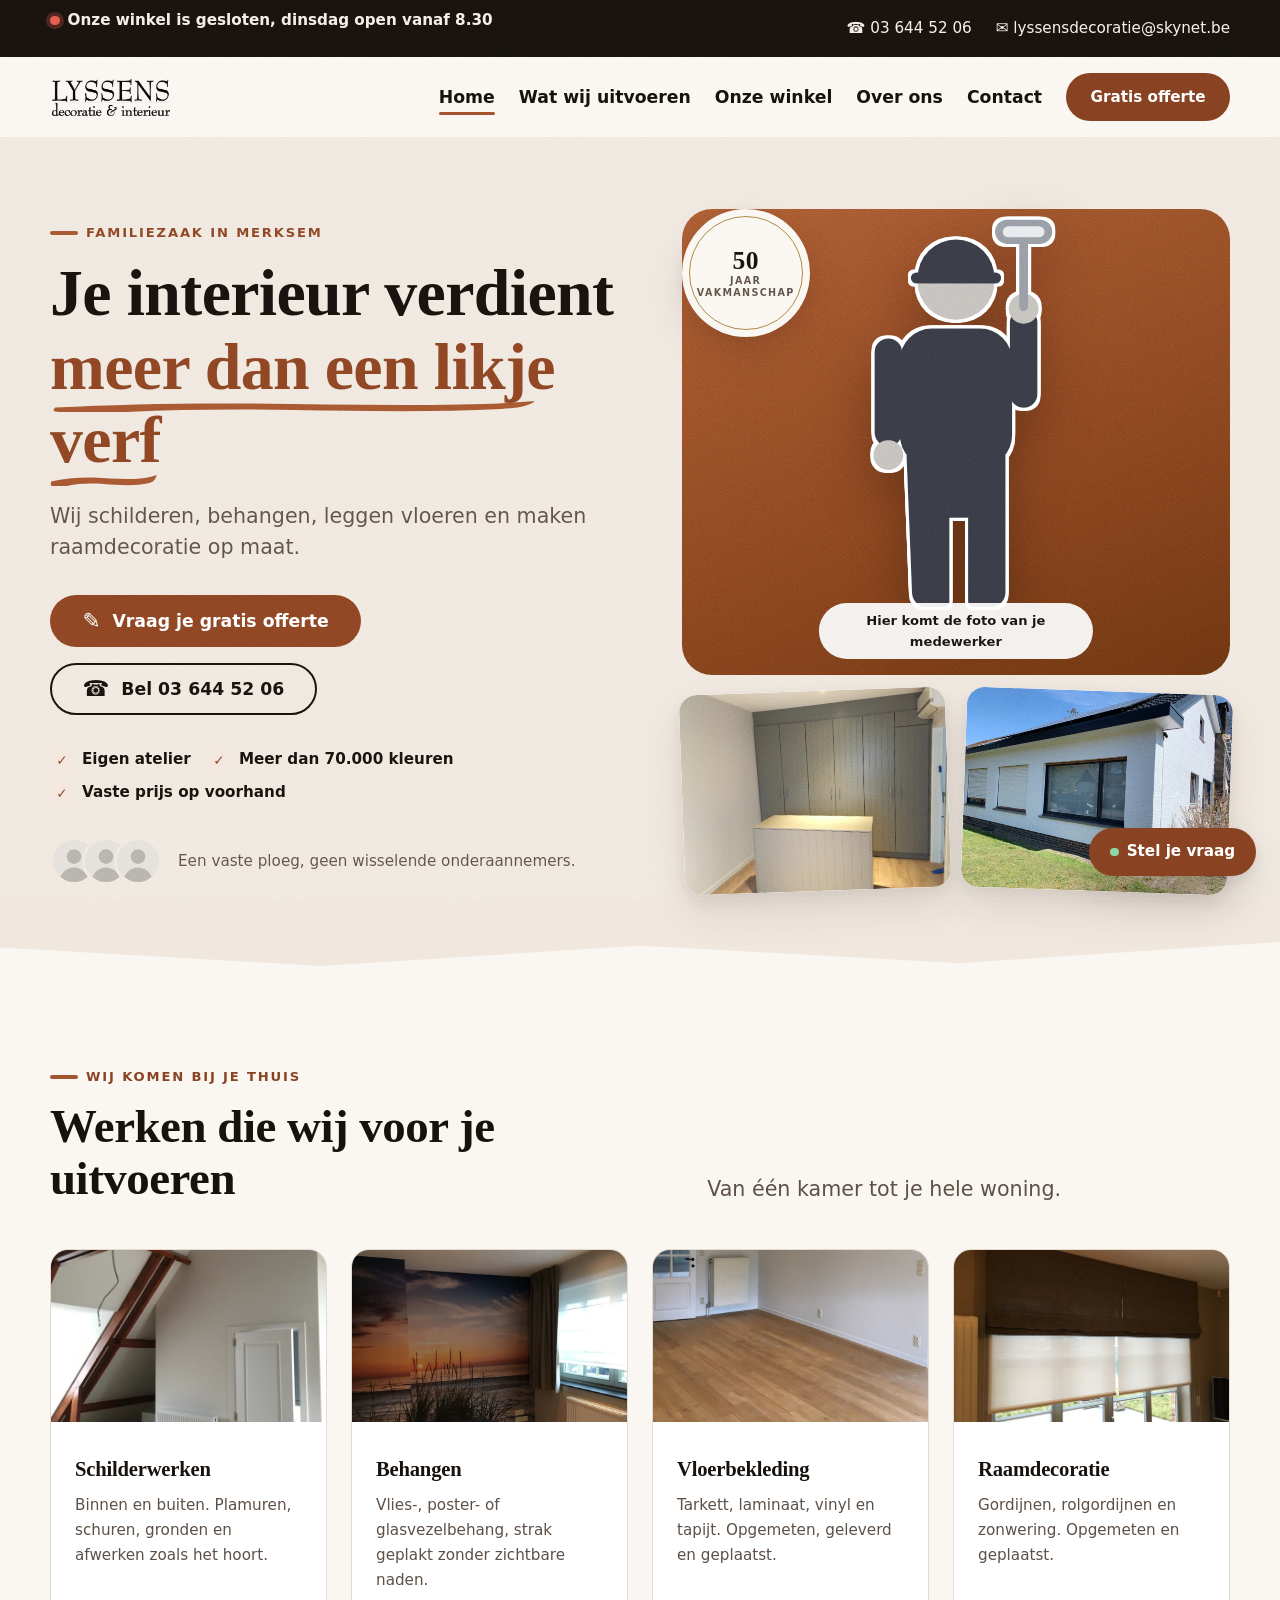
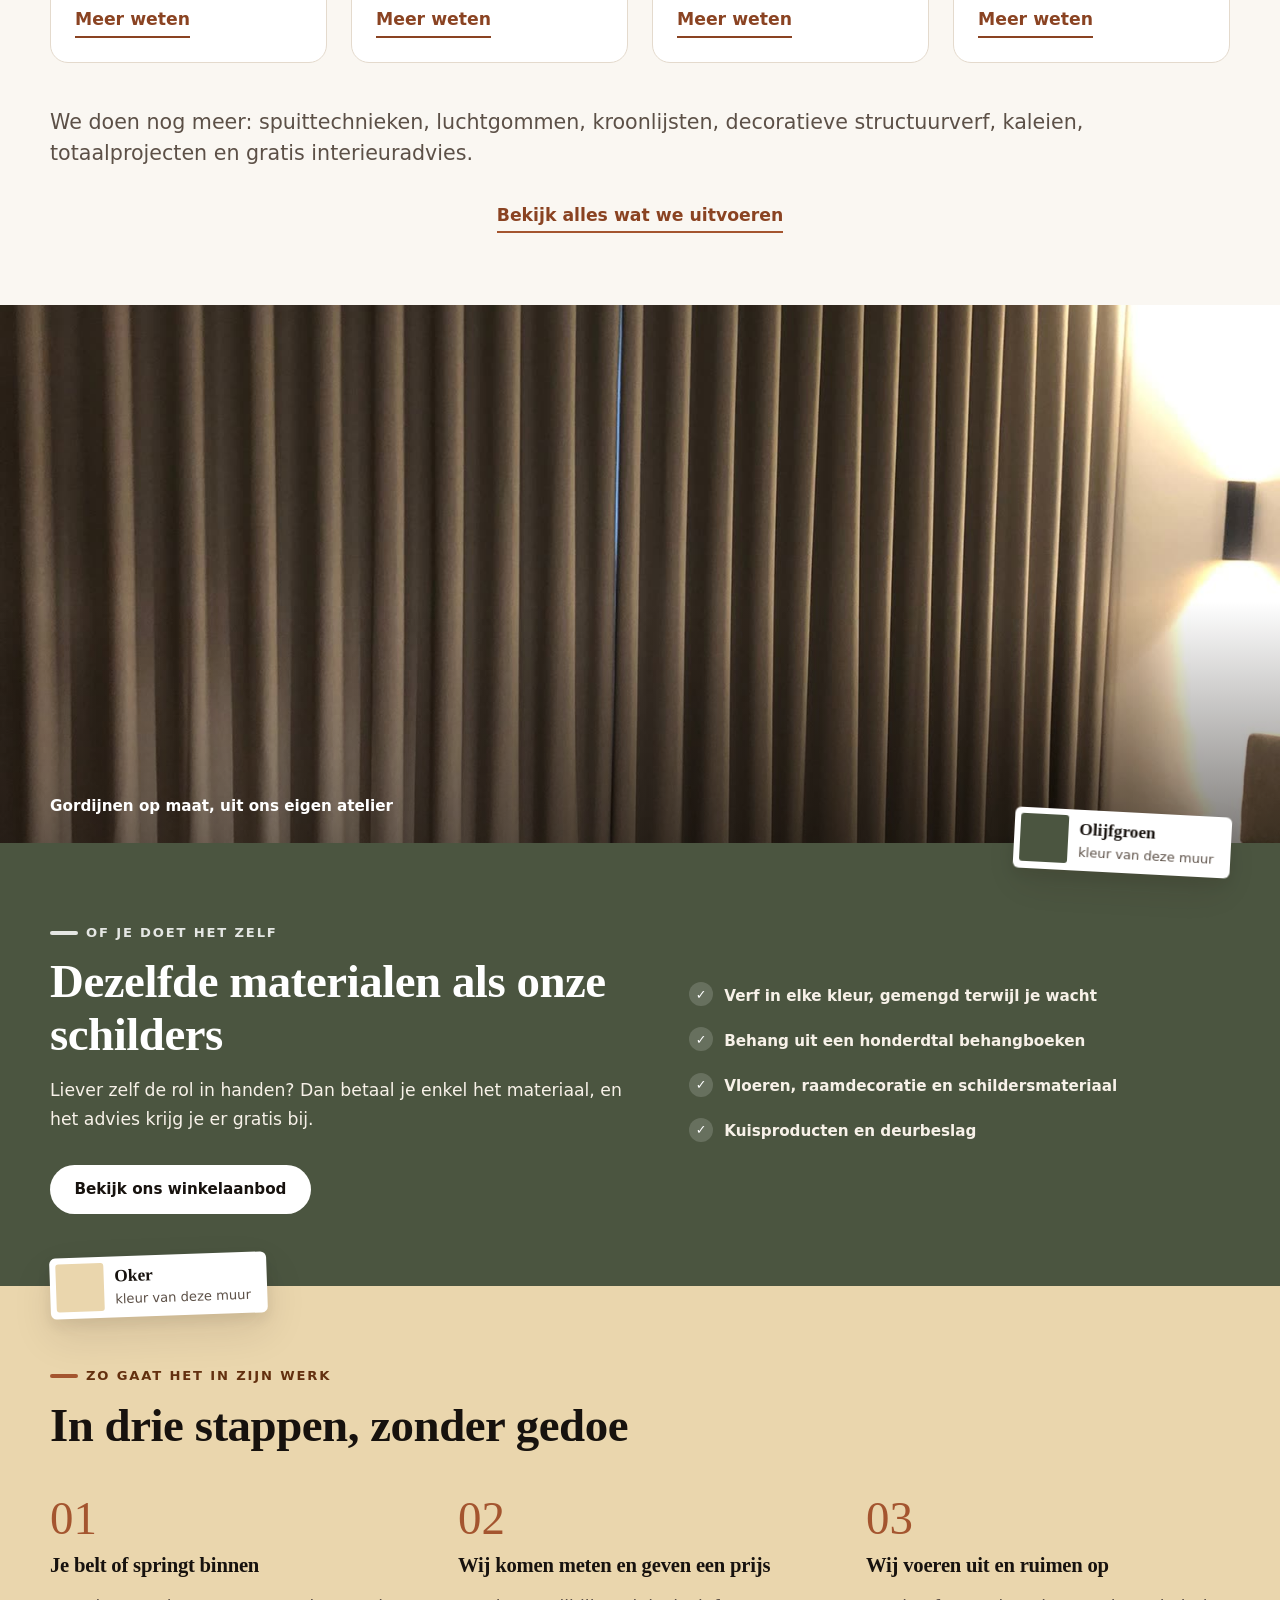
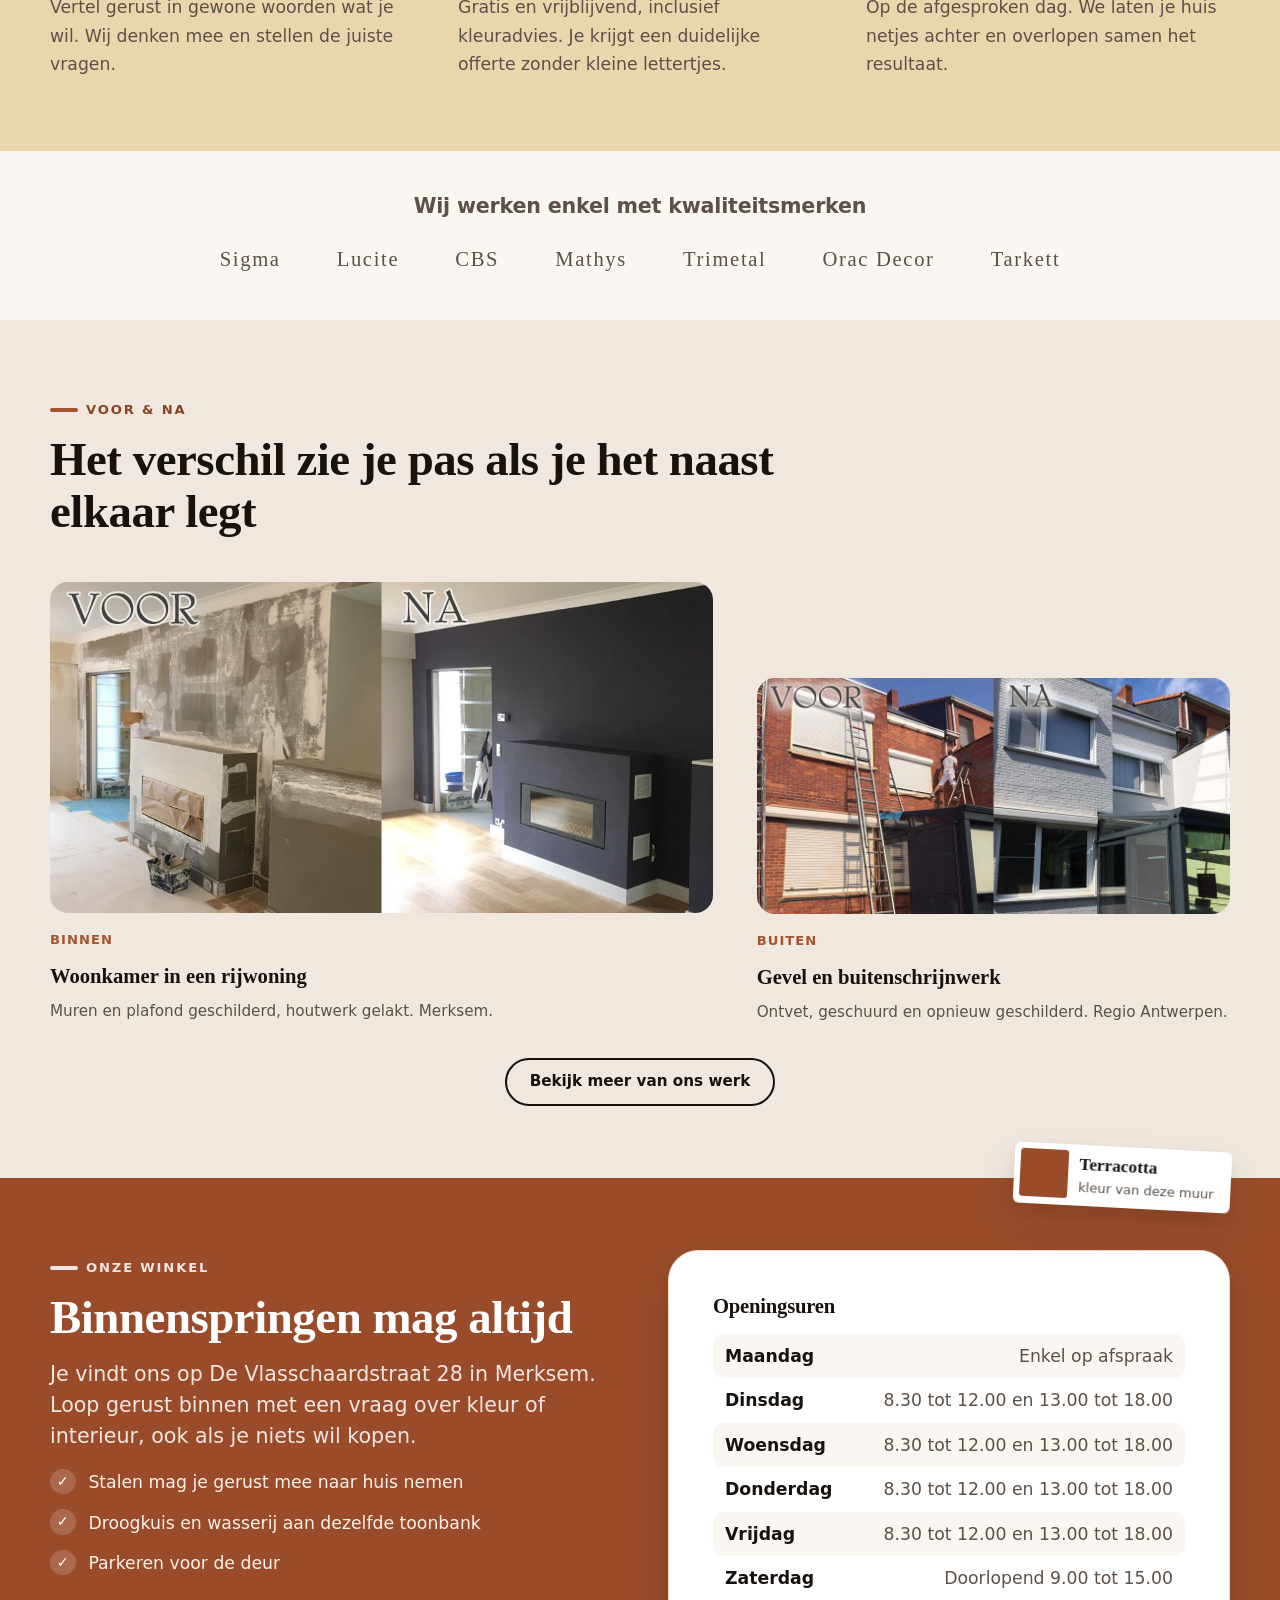
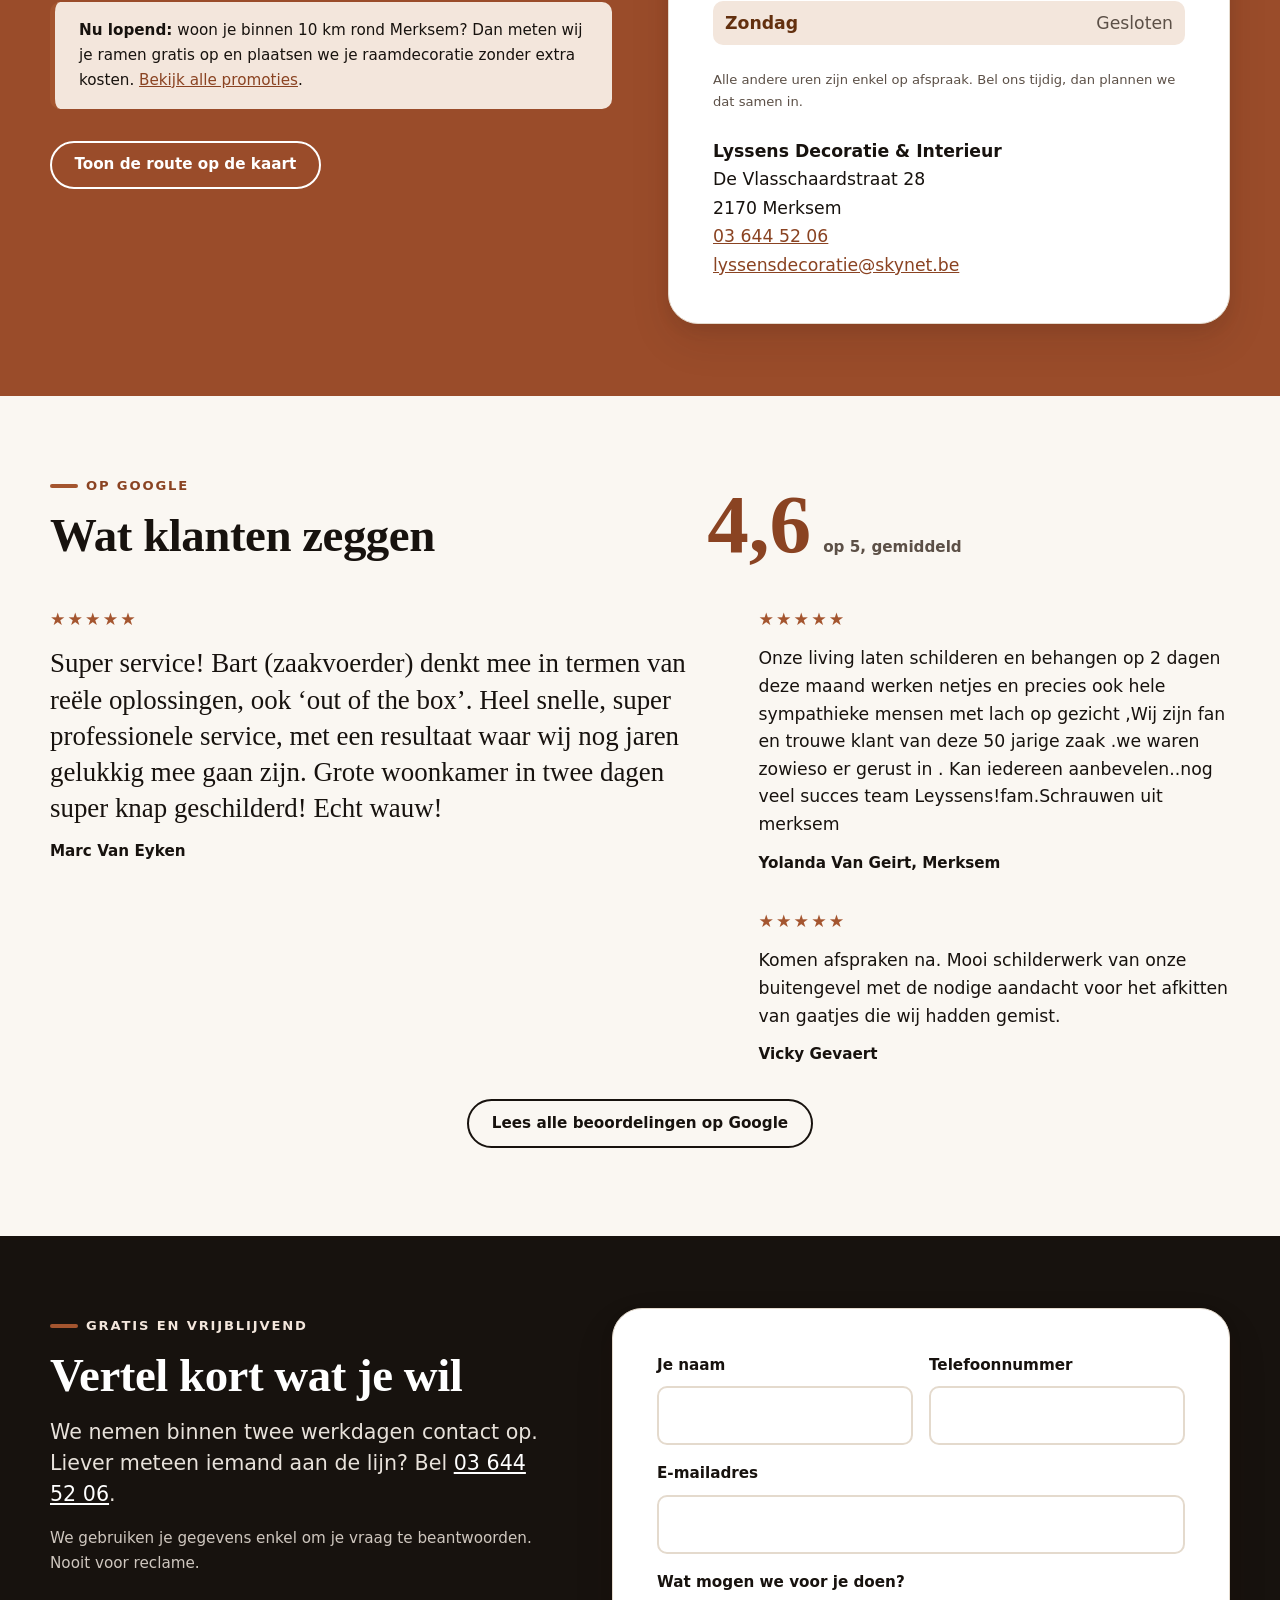
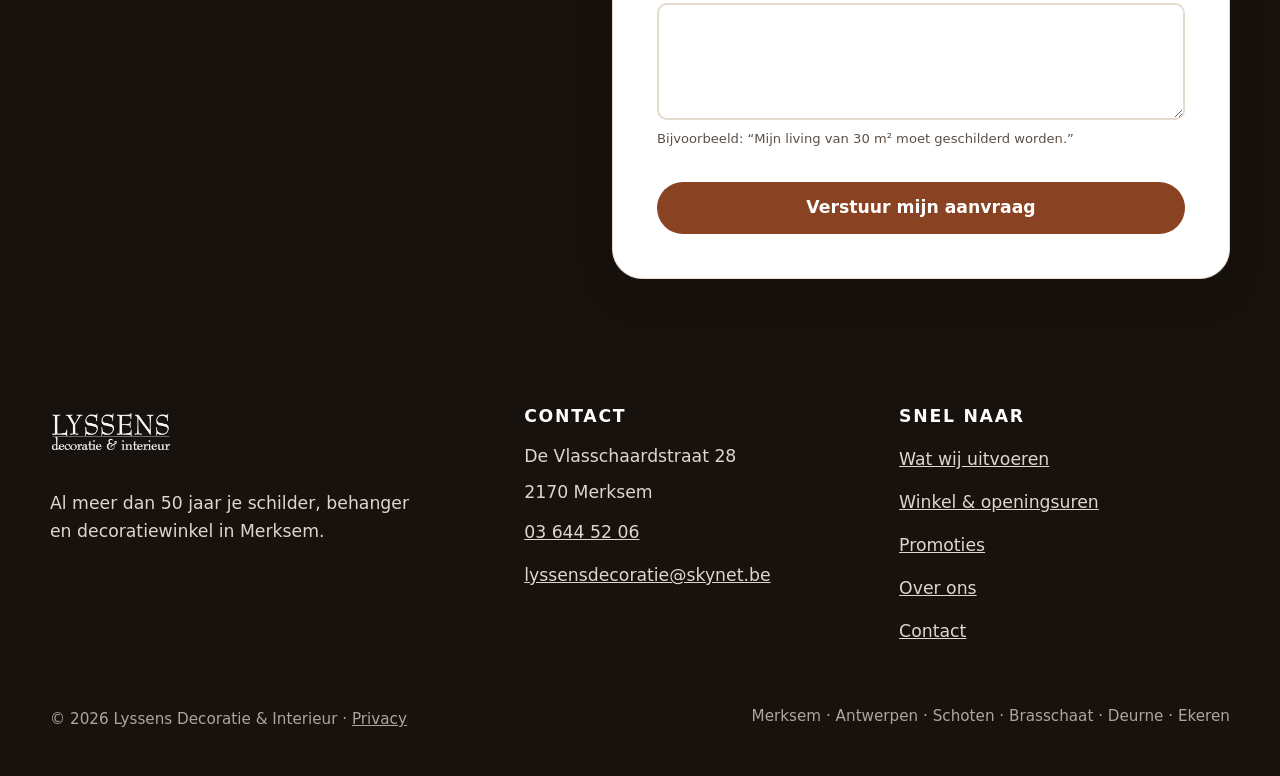
==== prototype/index.html @ 680d8c21 "Ontwerp: geschilderde muren met kleurstalen, grotere typografie, fotoband, uitgelichte review" ====
<!DOCTYPE html>
<html lang="nl-BE" data-theme="klei">
<head>
<meta charset="utf-8">
<meta name="viewport" content="width=device-width, initial-scale=1">
<title>Schilder &amp; decoratiewinkel in Merksem | Lyssens Decoratie &amp; Interieur</title>
<meta name="description" content="Lyssens Decoratie &amp; Interieur uit Merksem: schilderwerken, behang, vloeren, raamdecoratie en kleuradvies. Al meer dan 50 jaar, met een eigen ploeg en een eigen atelier. Bel 03 644 52 06.">
<meta name="robots" content="noindex, nofollow">
<link rel="canonical" href="https://decoratielyssens.be/">
<meta property="og:type" content="website">
<meta property="og:locale" content="nl_BE">
<meta property="og:site_name" content="Lyssens Decoratie &amp; Interieur">
<meta property="og:title" content="Schilder &amp; decoratiewinkel in Merksem | Lyssens Decoratie &amp; Interieur">
<meta property="og:description" content="Al meer dan 50 jaar schilderwerken, behang, vloeren, raamdecoratie en kleuradvies uit Merksem.">
<meta property="og:url" content="https://decoratielyssens.be/">
<meta name="twitter:card" content="summary_large_image">
<meta name="geo.region" content="BE-VAN">
<meta name="geo.placename" content="Merksem, Antwerpen">
<meta name="geo.position" content="51.2478;4.4386">
<meta name="ICBM" content="51.2478, 4.4386">
<meta name="theme-color" content="#8a4322">
<link rel="preconnect" href="https://decoratielyssens.be">
<link rel="stylesheet" href="assets/css/tokens.css">
<link rel="stylesheet" href="assets/css/base.css">
<link rel="stylesheet" href="assets/css/components.css">
<script>
  document.documentElement.classList.add("js");
</script>
<script type="application/ld+json">
{
  "@context": "https://schema.org",
  "@type": "HomeAndConstructionBusiness",
  "@id": "https://decoratielyssens.be/#bedrijf",
  "name": "Lyssens Decoratie & Interieur",
  "alternateName": "Decoratie Lyssens",
  "slogan": "Al meer dan 50 jaar je schilder en decoratiewinkel in Merksem",
  "description": "Schildersbedrijf en decoratiewinkel in Merksem (Antwerpen) voor schilderwerken, behang, vloerbekleding, raamdecoratie, zonwering, kleuradvies en interieuradvies. Familiezaak sinds 1974 met een eigen ploeg en een eigen atelier.",
  "url": "https://decoratielyssens.be/",
  "telephone": "+3236445206",
  "email": "lyssensdecoratie@skynet.be",
  "foundingDate": "1974",
  "priceRange": "€€",
  "currenciesAccepted": "EUR",
  "knowsAbout": ["Schilderwerken", "Behangwerken", "Vloerbekleding", "Raamdecoratie", "Zonwering", "Kleuradvies", "Interieuradvies", "Luchtgommen", "Spuittechnieken", "Kroonlijsten", "Droogkuis"],
  "address": {
    "@type": "PostalAddress",
    "streetAddress": "De Vlasschaardstraat 28",
    "postalCode": "2170",
    "addressLocality": "Merksem",
    "addressRegion": "Antwerpen",
    "addressCountry": "BE"
  },
  "geo": { "@type": "GeoCoordinates", "latitude": 51.2478, "longitude": 4.4386 },
  "hasMap": "https://www.google.com/maps/search/?api=1&query=De+Vlasschaardstraat+28+2170+Merksem",
  "areaServed": [
    { "@type": "City", "name": "Merksem" },
    { "@type": "City", "name": "Antwerpen" },
    { "@type": "City", "name": "Schoten" },
    { "@type": "City", "name": "Brasschaat" },
    { "@type": "City", "name": "Deurne" },
    { "@type": "City", "name": "Ekeren" },
    { "@type": "City", "name": "Wijnegem" }
  ],
  "openingHoursSpecification": [
    { "@type": "OpeningHoursSpecification", "dayOfWeek": "Monday", "description": "Enkel op afspraak" },
    { "@type": "OpeningHoursSpecification", "dayOfWeek": ["Tuesday","Wednesday","Thursday","Friday"], "opens": "08:30", "closes": "12:00" },
    { "@type": "OpeningHoursSpecification", "dayOfWeek": ["Tuesday","Wednesday","Thursday","Friday"], "opens": "13:00", "closes": "18:00" },
    { "@type": "OpeningHoursSpecification", "dayOfWeek": "Saturday", "opens": "09:00", "closes": "15:00" }
  ],
  "employee": { "@type": "Person", "name": "Bart Lyssens", "jobTitle": "Zaakvoerder" }
}
</script>
</head>
<body>

<a class="skip-link" href="#hoofdinhoud">Ga meteen naar de inhoud</a>

<div class="topbar">
  <div class="container topbar__inner">
    <p class="topbar__status" data-winkelstatus><span class="topbar__dot" aria-hidden="true"></span> <span data-winkelstatus-tekst>Onze winkel is open van dinsdag tot zaterdag</span></p>
    <div class="topbar__links">
      <a href="tel:+3236445206"><span aria-hidden="true">&#9742;</span> 03 644 52 06</a>
      <a href="mailto:lyssensdecoratie@skynet.be"><span aria-hidden="true">&#9993;</span> lyssensdecoratie@skynet.be</a>
    </div>
  </div>
</div>

<header class="site-header">
  <div class="container site-header__inner">
    <a class="brand" href="index.html">
      <img src="assets/img/lyssens-logo.png" alt="Lyssens decoratie &amp; interieur, naar de startpagina" width="420" height="138">
    </a>

    <button class="nav-toggle" data-nav-toggle aria-expanded="false" aria-controls="hoofdmenu">
      <span aria-hidden="true">&#9776;</span> Menu
    </button>

    <nav class="nav" id="hoofdmenu" data-nav aria-label="Hoofdmenu">
      <ul class="nav__list">
        <li><a class="nav__link" href="index.html" aria-current="page">Home</a></li>
        <li><a class="nav__link" href="werken.html">Wat wij uitvoeren</a></li>
        <li><a class="nav__link" href="winkel.html">Onze winkel</a></li>
        <li><a class="nav__link" href="over.html">Over ons</a></li>
        <li><a class="nav__link" href="contact.html">Contact</a></li>
      </ul>
      <a class="btn btn--primary" href="#offerte">Gratis offerte</a>
    </nav>
  </div>
</header>

<main id="hoofdinhoud">

  <section class="hero">
    <div class="container hero__grid">
      <div>
        <p class="eyebrow">Familiezaak in Merksem</p>
        <h1>Je interieur verdient <span class="hero__accent">meer dan een likje verf</span></h1>
        <p class="lead">Wij schilderen, behangen, leggen vloeren en maken raamdecoratie op maat.</p>

        <div class="hero__actions">
          <a class="btn btn--primary btn--large" href="#offerte"><span class="btn__icon" aria-hidden="true">&#9998;</span> Vraag je gratis offerte</a>
          <a class="btn btn--ghost btn--large" href="tel:+3236445206"><span class="btn__icon" aria-hidden="true">&#9742;</span> Bel 03 644 52 06</a>
        </div>

        <ul class="perks">
          <li>Eigen atelier</li>
          <li>Meer dan 70.000 kleuren</li>
          <li>Vaste prijs op voorhand</li>
        </ul>

        <div class="trust">
          <div class="trust__faces">
            <img class="trust__face" src="assets/img/dummy-portret.svg" alt="" aria-hidden="true">
            <img class="trust__face" src="assets/img/dummy-portret.svg" alt="" aria-hidden="true">
            <img class="trust__face" src="assets/img/dummy-portret.svg" alt="" aria-hidden="true">
          </div>
          <p class="trust__text">Een vaste ploeg, geen wisselende onderaannemers.</p>
        </div>
      </div>

      <div class="hero__figure">
        <div class="hero__stage grain">
          <img class="hero__person cutout" src="assets/img/dummy-medewerker.svg" alt="Plaatshouder voor een uitgeknipte foto van een medewerker met verfrol" fetchpriority="high" decoding="async">
          <p class="dummy-tag">Hier komt de foto van je medewerker</p>
        </div>

        <div class="hero__thumbs">
          <figure class="photo-card photo-card--wide">
            <img src="assets/img/foto/schildere.jpeg" alt="Afgewerkte kamer na schilderwerken door Lyssens" width="1600" height="1200" decoding="async">
          </figure>
          <figure class="photo-card photo-card--wide">
            <img src="assets/img/foto/Buitenwerk.jpeg" alt="Buitenschilderwerk aan een woning in de regio Antwerpen" width="1024" height="768" decoding="async">
          </figure>
        </div>

        <p class="seal"><strong>50</strong><span>jaar vakmanschap</span></p>
      </div>
    </div>
  </section>

  <section class="section" id="diensten" aria-labelledby="diensten-titel">
    <div class="container">
      <div class="section__head section__head--split">
        <div>
          <p class="eyebrow">Wij komen bij je thuis</p>
          <h2 id="diensten-titel">Werken die wij voor je uitvoeren</h2>
        </div>
        <p class="lead">Van &eacute;&eacute;n kamer tot je hele woning.</p>
      </div>

      <div class="card-grid card-grid--4">
        <a class="service-card service-card--photo reveal" href="dienst-schilderwerken.html">
          <img src="assets/img/foto/schild.jpeg" alt="Schilder van Lyssens werkt een muur af met de rol" width="1200" height="1600" loading="lazy" decoding="async">
          <span class="service-card__body">
            <h3>Schilderwerken</h3>
            <p>Binnen en buiten. Plamuren, schuren, gronden en afwerken zoals het hoort.</p>
            <span class="service-card__more">Meer weten</span>
          </span>
        </a>
        <a class="service-card service-card--photo reveal" href="werken.html#behangen">
          <img src="assets/img/foto/Behangen_3.jpg" alt="Behangwerk uitgevoerd door Lyssens" width="960" height="508" loading="lazy" decoding="async">
          <span class="service-card__body">
            <h3>Behangen</h3>
            <p>Vlies-, poster- of glasvezelbehang, strak geplakt zonder zichtbare naden.</p>
            <span class="service-card__more">Meer weten</span>
          </span>
        </a>
        <a class="service-card service-card--photo reveal" href="werken.html#vloerbekleding">
          <img src="assets/img/foto/Vloerbekleding_3.jpg" alt="Vloerbekleding geplaatst door Lyssens" width="960" height="508" loading="lazy" decoding="async">
          <span class="service-card__body">
            <h3>Vloerbekleding</h3>
            <p>Tarkett, laminaat, vinyl en tapijt. Opgemeten, geleverd en geplaatst.</p>
            <span class="service-card__more">Meer weten</span>
          </span>
        </a>
        <a class="service-card service-card--photo reveal" href="werken.html#raamdecoratie">
          <img src="assets/img/foto/Lyssens-Raamdecoratie_3.jpg" alt="Raamdecoratie op maat geplaatst door Lyssens" width="1139" height="854" loading="lazy" decoding="async">
          <span class="service-card__body">
            <h3>Raamdecoratie</h3>
            <p>Gordijnen, rolgordijnen en zonwering. Opgemeten en geplaatst.</p>
            <span class="service-card__more">Meer weten</span>
          </span>
        </a>
      </div>

      <p class="lead section__note">We doen nog meer: spuittechnieken, luchtgommen, kroonlijsten, decoratieve structuurverf, kaleien, totaalprojecten en gratis interieuradvies.</p>

      <p class="section__more">
        <a class="link-arrow" href="werken.html">Bekijk alles wat we uitvoeren</a>
      </p>
    </div>
  </section>

  <!-- WordPress: Afbeelding-blok, volledige breedte, met bijschrift. -->
  <figure class="fotoband">
    <img src="assets/img/foto/Gordijnen.jpeg" alt="Gordijnen op maat in een woonkamer, gemaakt en geplaatst door Lyssens" width="1600" height="1200" loading="lazy" decoding="async">
    <figcaption>Gordijnen op maat, uit ons eigen atelier</figcaption>
  </figure>

  <section class="section section--olijf" id="zelf" aria-labelledby="zelf-titel">
    <p class="kleurstaal" aria-hidden="true"><strong>Olijfgroen</strong>kleur van deze muur</p>
    <div class="container">
      <div class="selfservice">
        <div>
          <p class="eyebrow">Of je doet het zelf</p>
          <h2 id="zelf-titel">Dezelfde materialen als onze schilders</h2>
          <p>Liever zelf de rol in handen? Dan betaal je enkel het materiaal, en het advies krijg je er gratis bij.</p>
          <p class="section__more section__more--left">
            <a class="btn btn--primary" href="winkel.html">Bekijk ons winkelaanbod</a>
          </p>
        </div>
        <ul class="selfservice__list">
          <li>Verf in elke kleur, gemengd terwijl je wacht</li>
          <li>Behang uit een honderdtal behangboeken</li>
          <li>Vloeren, raamdecoratie en schildersmateriaal</li>
          <li>Kuisproducten en deurbeslag</li>
        </ul>
      </div>
    </div>
  </section>

  <section class="section section--oker" aria-labelledby="proces-titel">
    <p class="kleurstaal kleurstaal--links" aria-hidden="true"><strong>Oker</strong>kleur van deze muur</p>
    <div class="container">
      <div class="section__head">
        <p class="eyebrow">Zo gaat het in zijn werk</p>
        <h2 id="proces-titel">In drie stappen, zonder gedoe</h2>
      </div>

      <ol class="steps">
        <li class="step reveal">
          <h3>Je belt of springt binnen</h3>
          <p>Vertel gerust in gewone woorden wat je wil. Wij denken mee en stellen de juiste vragen.</p>
        </li>
        <li class="step reveal">
          <h3>Wij komen meten en geven een prijs</h3>
          <p>Gratis en vrijblijvend, inclusief kleuradvies. Je krijgt een duidelijke offerte zonder kleine lettertjes.</p>
        </li>
        <li class="step reveal">
          <h3>Wij voeren uit en ruimen op</h3>
          <p>Op de afgesproken dag. We laten je huis netjes achter en overlopen samen het resultaat.</p>
        </li>
      </ol>
    </div>
  </section>

  <section class="section section--tight" aria-labelledby="merken-titel">
    <div class="container">
      <h2 id="merken-titel" class="strip-title">Wij werken enkel met kwaliteitsmerken</h2>
      <ul class="brands">
        <li>Sigma</li>
        <li>Lucite</li>
        <li>CBS</li>
        <li>Mathys</li>
        <li>Trimetal</li>
        <li>Orac Decor</li>
        <li>Tarkett</li>
      </ul>
    </div>
  </section>

  <section class="section section--alt" id="realisaties" aria-labelledby="realisaties-titel">
    <div class="container">
      <div class="section__head">
        <p class="eyebrow">Voor &amp; na</p>
        <h2 id="realisaties-titel">Het verschil zie je pas als je het naast elkaar legt</h2>
      </div>

      <div class="work-grid work-grid--verspringend">
        <figure class="work reveal">
          <div class="work__media">
            <img src="assets/img/foto/schilderwerken-lyssens-voor-na-1.jpg" alt="Woonkamer voor en na de schilderwerken door Lyssens" width="960" height="500" loading="lazy" decoding="async">
          </div>
          <figcaption>
            <span class="work__tag">Binnen</span>
            <strong>Woonkamer in een rijwoning</strong>
            <span>Muren en plafond geschilderd, houtwerk gelakt. Merksem.</span>
          </figcaption>
        </figure>

        <figure class="work reveal">
          <div class="work__media">
            <img src="assets/img/foto/schilderwerken-lyssens-voor-na-5-huis-buiten.jpg" alt="Gevel van een woning voor en na het buitenschilderwerk" width="960" height="500" loading="lazy" decoding="async">
          </div>
          <figcaption>
            <span class="work__tag">Buiten</span>
            <strong>Gevel en buitenschrijnwerk</strong>
            <span>Ontvet, geschuurd en opnieuw geschilderd. Regio Antwerpen.</span>
          </figcaption>
        </figure>
      </div>

      <p class="section__more">
        <a class="btn btn--ghost" href="werken.html">Bekijk meer van ons werk</a>
      </p>
    </div>
  </section>

  <section class="section section--terra" id="winkel" aria-labelledby="winkel-titel">
    <p class="kleurstaal" aria-hidden="true"><strong>Terracotta</strong>kleur van deze muur</p>
    <div class="container split-2">
      <div>
        <p class="eyebrow">Onze winkel</p>
        <h2 id="winkel-titel">Binnenspringen mag altijd</h2>
        <p class="lead">Je vindt ons op De Vlasschaardstraat 28 in Merksem. Loop gerust binnen met een vraag over kleur of interieur, ook als je niets wil kopen.</p>
        <ul class="checklist">
          <li>Stalen mag je gerust mee naar huis nemen</li>
          <li>Droogkuis en wasserij aan dezelfde toonbank</li>
          <li>Parkeren voor de deur</li>
        </ul>

        <p class="note">
          <strong>Nu lopend:</strong> woon je binnen 10 km rond Merksem? Dan meten wij je ramen gratis op en plaatsen we je raamdecoratie zonder extra kosten. <a href="promotie.html">Bekijk alle promoties</a>.
        </p>

        <p class="section__more section__more--left">
          <a class="btn btn--ghost" href="https://www.google.com/maps/search/?api=1&amp;query=De+Vlasschaardstraat+28+2170+Merksem" target="_blank" rel="noopener">
            Toon de route op de kaart
          </a>
        </p>
      </div>

      <div class="panel">
        <h3>Openingsuren</h3>
        <ul class="hours">
          <li data-day="1"><span class="hours__day">Maandag</span> <span class="hours__time">Enkel op afspraak</span></li>
          <li data-day="2"><span class="hours__day">Dinsdag</span> <span class="hours__time">8.30 tot 12.00 en 13.00 tot 18.00</span></li>
          <li data-day="3"><span class="hours__day">Woensdag</span> <span class="hours__time">8.30 tot 12.00 en 13.00 tot 18.00</span></li>
          <li data-day="4"><span class="hours__day">Donderdag</span> <span class="hours__time">8.30 tot 12.00 en 13.00 tot 18.00</span></li>
          <li data-day="5"><span class="hours__day">Vrijdag</span> <span class="hours__time">8.30 tot 12.00 en 13.00 tot 18.00</span></li>
          <li data-day="6"><span class="hours__day">Zaterdag</span> <span class="hours__time">Doorlopend 9.00 tot 15.00</span></li>
          <li data-day="0"><span class="hours__day">Zondag</span> <span class="hours__time">Gesloten</span></li>
        </ul>
        <p class="field__hint">Alle andere uren zijn enkel op afspraak. Bel ons tijdig, dan plannen we dat samen in.</p>

        <address class="address">
          <strong>Lyssens Decoratie &amp; Interieur</strong><br>
          De Vlasschaardstraat 28<br>
          2170 Merksem<br>
          <a href="tel:+3236445206">03 644 52 06</a><br>
          <a href="mailto:lyssensdecoratie@skynet.be">lyssensdecoratie@skynet.be</a>
        </address>
      </div>
    </div>
  </section>

  <section class="section" id="reviews" aria-labelledby="reviews-titel">
    <div class="container">
      <div class="section__head section__head--split">
        <div>
          <p class="eyebrow">Op Google</p>
          <h2 id="reviews-titel">Wat klanten zeggen</h2>
        </div>
        <p class="score-groot"><strong>4,6</strong> op 5, gemiddeld</p>
      </div>

      <div class="reviews reviews--uitgelicht">
        <blockquote class="review">
          <p class="review__stars" aria-hidden="true">&#9733;&#9733;&#9733;&#9733;&#9733;</p>
          <p>Super service! Bart (zaakvoerder) denkt mee in termen van re&euml;le oplossingen, ook &lsquo;out of the box&rsquo;. Heel snelle, super professionele service, met een resultaat waar wij nog jaren gelukkig mee gaan zijn. Grote woonkamer in twee dagen super knap geschilderd! Echt wauw!</p>
          <footer>Marc Van Eyken</footer>
        </blockquote>
        <blockquote class="review">
          <p class="review__stars" aria-hidden="true">&#9733;&#9733;&#9733;&#9733;&#9733;</p>
          <p>Onze living laten schilderen en behangen op 2 dagen deze maand werken netjes en precies ook hele sympathieke mensen met lach op gezicht ,Wij zijn fan en trouwe klant van deze 50 jarige zaak .we waren zowieso er gerust in . Kan iedereen aanbevelen..nog veel succes team Leyssens!fam.Schrauwen uit merksem</p>
          <footer>Yolanda Van Geirt, Merksem</footer>
        </blockquote>
        <blockquote class="review">
          <p class="review__stars" aria-hidden="true">&#9733;&#9733;&#9733;&#9733;&#9733;</p>
          <p>Komen afspraken na. Mooi schilderwerk van onze buitengevel met de nodige aandacht voor het afkitten van gaatjes die wij hadden gemist.</p>
          <footer>Vicky Gevaert</footer>
        </blockquote>
      </div>

      <p class="text-center stack--lg"><a class="btn btn--ghost" href="https://maps.google.com/?cid=3698685531367137646" target="_blank" rel="noopener">Lees alle beoordelingen op Google</a></p>
    </div>
  </section>

  <section class="section section--ink grain" id="offerte" aria-labelledby="offerte-titel">
    <div class="container split-2">
      <div>
        <p class="eyebrow">Gratis en vrijblijvend</p>
        <h2 id="offerte-titel">Vertel kort wat je wil</h2>
        <p class="lead">We nemen binnen twee werkdagen contact op. Liever meteen iemand aan de lijn? Bel <a class="link-on-ink" href="tel:+3236445206">03 644 52 06</a>.</p>
        <p class="fineprint">We gebruiken je gegevens enkel om je vraag te beantwoorden. Nooit voor reclame.</p>
      </div>

      <form class="panel" action="#" method="post" data-demo-form novalidate>
        <div class="form-grid">
          <div class="field">
            <label for="naam">Je naam</label>
            <input id="naam" name="naam" type="text" autocomplete="name" required>
          </div>
          <div class="field">
            <label for="telefoon">Telefoonnummer</label>
            <input id="telefoon" name="telefoon" type="tel" autocomplete="tel" required>
          </div>
          <div class="field field--full">
            <label for="email">E-mailadres</label>
            <input id="email" name="email" type="email" autocomplete="email" required>
          </div>
          <div class="field field--full">
            <label for="bericht">Wat mogen we voor je doen?</label>
            <textarea id="bericht" name="bericht" rows="3" aria-describedby="bericht-hint"></textarea>
            <p class="field__hint" id="bericht-hint">Bijvoorbeeld: &ldquo;Mijn living van 30 m&sup2; moet geschilderd worden.&rdquo;</p>
          </div>
          <div class="field field--full">
            <button class="btn btn--primary btn--large btn--block" type="submit">Verstuur mijn aanvraag</button>
          </div>
          <p class="form-notice" data-form-notice role="status" hidden>Dit is nog een voorbeeld, er wordt nog niets verstuurd. Zodra de site live staat, komt je aanvraag binnen op lyssensdecoratie@skynet.be.</p>
        </div>
      </form>
    </div>
  </section>

</main>

<footer class="site-footer">
  <div class="container">
    <div class="footer-grid">
      <div>
        <a class="brand" href="index.html">
          <img src="assets/img/lyssens-logo.png" alt="Lyssens decoratie &amp; interieur" width="420" height="138">
        </a>
        <p class="site-footer__intro">Al meer dan 50 jaar je schilder, behanger en decoratiewinkel in Merksem.</p>
      </div>

      <div>
        <h3>Contact</h3>
        <ul>
          <li>De Vlasschaardstraat 28</li>
          <li>2170 Merksem</li>
          <li><a href="tel:+3236445206">03 644 52 06</a></li>
          <li><a href="mailto:lyssensdecoratie@skynet.be">lyssensdecoratie@skynet.be</a></li>
        </ul>
      </div>

      <div>
        <h3>Snel naar</h3>
        <ul>
          <li><a href="werken.html">Wat wij uitvoeren</a></li>
          <li><a href="winkel.html">Winkel &amp; openingsuren</a></li>
          <li><a href="promotie.html">Promoties</a></li>
          <li><a href="over.html">Over ons</a></li>
          <li><a href="contact.html">Contact</a></li>
        </ul>
      </div>
    </div>

    <div class="footer-bottom">
      <p>&copy; 2026 Lyssens Decoratie &amp; Interieur &middot; <a href="privacy.html">Privacy</a></p>
      <p>Merksem &middot; Antwerpen &middot; Schoten &middot; Brasschaat &middot; Deurne &middot; Ekeren</p>
    </div>
  </div>
</footer>

<div class="call-bar">
  <a class="btn btn--ghost" href="tel:+3236445206"><span aria-hidden="true">&#9742;</span> Bellen</a>
  <a class="btn btn--primary" href="#offerte">Gratis offerte</a>
</div>

<script src="assets/js/main.js"></script>
<script src="assets/js/vragen.js"></script>
</body>
</html>
---- prototype/assets/css/tokens.css ----
/* Designsysteem: typografie, ruimte en de drie kleurvarianten. */

:root {
  /* In het WordPress-thema worden deze vervangen door meegeleverde webfonts. */
  --font-display: "Iowan Old Style", "Palatino Linotype", Palatino, "Book Antiqua", Georgia, serif;
  --font-body: "Segoe UI", system-ui, -apple-system, "Helvetica Neue", Arial, sans-serif;

  --step-xs: clamp(0.78rem, 0.76rem + 0.08vw, 0.82rem);
  --step-s: clamp(0.9rem, 0.88rem + 0.1vw, 0.95rem);
  --step-0: clamp(1rem, 0.97rem + 0.15vw, 1.08rem);
  --step-1: clamp(1.1rem, 1.05rem + 0.3vw, 1.3rem);
  --step-2: clamp(1.35rem, 1.2rem + 0.6vw, 1.7rem);
  --step-3: clamp(1.8rem, 1.25rem + 2.1vw, 3rem);
  --step-4: clamp(2.3rem, 1.4rem + 3.4vw, 4.3rem);

  --space-1: 0.25rem;
  --space-2: 0.5rem;
  --space-3: 0.75rem;
  --space-4: 1rem;
  --space-5: 1.5rem;
  --space-6: 2rem;
  --space-7: 2.75rem;
  --space-8: 3.5rem;
  --space-9: 4.5rem;
  --space-10: 6rem;

  --radius-s: 10px;
  --radius-m: 18px;
  --radius-l: 30px;
  --radius-pill: 999px;

  --shadow-s: 0 1px 2px rgb(40 24 18 / 6%), 0 2px 8px rgb(40 24 18 / 6%);
  --shadow-m: 0 6px 14px rgb(40 24 18 / 8%), 0 18px 40px rgb(40 24 18 / 10%);
  --shadow-l: 0 20px 50px rgb(40 24 18 / 16%), 0 40px 90px rgb(40 24 18 / 12%);

  --container: 1180px;
  --container-narrow: 720px;

  --photo-tilt: 2deg;
  --transition: 200ms ease;

  /* Ruwe kwaststreek, als achtergrond onder de titel. */
  --brush: url("data:image/svg+xml,%3Csvg xmlns='http://www.w3.org/2000/svg' viewBox='0 0 300 24' preserveAspectRatio='none'%3E%3Cpath d='M3 15c36-6 74-9 114-8 42 1 84 5 126 2 16-1 30-3 45-7-3 9-9 14-20 16-40 7-83 4-124 2-37-2-74-1-109 6-12 2-23 1-32-3-2-3 0-6 0-8z' fill='%23a4552f'/%3E%3C/svg%3E");
}

/* Een rustige, warme basis. De kleur op de site komt van de verf die de bezoeker kiest,
   niet van een vaste merkkleur. Deze drie sferen bepalen enkel de grondtoon. */

/* Antraciet & messing - galerij-achtig, laat de foto's het werk doen. */
[data-theme="antraciet"] {
  --ink: #15120f;
  --ink-soft: #5a5048;
  --paper: #faf7f2;
  --paper-alt: #efe9e0;
  --surface: #ffffff;
  --line: #e3dbd0;
  --accent: #3a3a40;
  --accent-deep: #1e1e22;
  --accent-strong: #2a2a2f;
  --accent-soft: #eceae6;
  --metal: #a8823c;
  --highlight: #2f6b5f;
  --highlight-soft: #dcebe7;
}

/* Klei - warme aardetint, zacht en huiselijk. */
[data-theme="klei"] {
  --ink: #17120e;
  --ink-soft: #5c5047;
  --paper: #faf7f2;
  --paper-alt: #f0e8df;
  --surface: #ffffff;
  --line: #e4dacd;
  --accent: #a4552f;
  --accent-deep: #63300f;
  --accent-strong: #8a4322;
  --accent-soft: #f3e6dc;
  --metal: #a8823c;
  --highlight: #2f6b5f;
  --highlight-soft: #dcebe7;
}

/* Olijf - gedempt groen, rustig en hedendaags. */
[data-theme="olijf"] {
  --ink: #14160f;
  --ink-soft: #545a49;
  --paper: #faf8f3;
  --paper-alt: #eaece1;
  --surface: #ffffff;
  --line: #dfe0d3;
  --accent: #5c6b4a;
  --accent-deep: #333d27;
  --accent-strong: #445134;
  --accent-soft: #e9ede2;
  --metal: #a8823c;
  --highlight: #8a4322;
  --highlight-soft: #f3e6dc;
}
---- prototype/assets/css/base.css ----
*,
*::before,
*::after {
  box-sizing: border-box;
}

html {
  scroll-behavior: smooth;
  /* Wat focus krijgt, schuift nooit onder het vaste menu of de belbalk. */
  scroll-padding-block: 6rem 1rem;
}

@media (max-width: 45rem) {
  html {
    scroll-padding-block: 6rem 5.5rem;
  }
}

body {
  margin: 0;
  font-family: var(--font-body);
  font-size: var(--step-0);
  line-height: 1.65;
  color: var(--ink);
  background: var(--paper);
  -webkit-font-smoothing: antialiased;
}

img {
  max-width: 100%;
  height: auto;
  display: block;
}

h1,
h2,
h3,
h4 {
  font-family: var(--font-display);
  line-height: 1.12;
  margin: 0 0 var(--space-4);
  font-weight: 600;
  letter-spacing: -0.01em;
}

h1 {
  font-size: var(--step-4);
}

h2 {
  font-size: var(--step-3);
}

h3 {
  font-size: var(--step-1);
}

p {
  margin: 0 0 var(--space-4);
}

a {
  color: var(--accent-strong);
}

ul {
  padding-left: 1.1em;
}

:focus-visible {
  outline: 3px solid var(--highlight);
  outline-offset: 3px;
  border-radius: 4px;
}

.skip-link {
  position: absolute;
  left: var(--space-4);
  top: -100px;
  z-index: 100;
  background: var(--ink);
  color: #fff;
  padding: var(--space-3) var(--space-5);
  border-radius: var(--radius-pill);
  text-decoration: none;
  transition: top var(--transition);
}

.skip-link:focus {
  top: var(--space-4);
}

.container {
  width: min(100% - 2.5rem, var(--container));
  margin-inline: auto;
}

.container--narrow {
  width: min(100% - 2.5rem, var(--container-narrow));
}

.section {
  padding-block: var(--space-9);
}

/* Houdt de titel vrij van het vastgezette menu bij het springen naar een anker. */
[id] {
  scroll-margin-top: 7rem;
}

.section--tight {
  padding-block: var(--space-7);
}

.section--alt {
  background: var(--paper-alt);
}

.section--ink {
  background: var(--ink);
  color: var(--paper);
}

.section--ink h2,
.section--ink h3 {
  color: #fff;
}

.section__head {
  max-width: 46rem;
  margin-bottom: var(--space-7);
}

.section__head--center {
  margin-inline: auto;
  text-align: center;
}

.eyebrow {
  display: inline-flex;
  align-items: center;
  gap: var(--space-2);
  font-size: var(--step-xs);
  font-weight: 700;
  letter-spacing: 0.14em;
  text-transform: uppercase;
  color: var(--accent-strong);
  margin-bottom: var(--space-3);
}

.eyebrow::before {
  content: "";
  width: 1.75rem;
  height: 4px;
  border-radius: var(--radius-pill);
  background: var(--accent);
}

.section--ink .eyebrow {
  color: var(--accent-soft);
}

.lead {
  font-size: var(--step-1);
  line-height: 1.5;
  color: var(--ink-soft);
}

.section--ink .lead {
  color: #e8e2db;
}

.btn {
  display: inline-flex;
  align-items: center;
  justify-content: center;
  gap: var(--space-3);
  min-height: 2.9rem;
  padding: 0.6rem 1.4rem;
  border: 2px solid transparent;
  border-radius: var(--radius-pill);
  font: inherit;
  font-size: var(--step-s);
  font-weight: 700;
  text-decoration: none;
  cursor: pointer;
  transition: transform var(--transition), background var(--transition), color var(--transition);
}

.btn:hover {
  transform: translateY(-2px);
}

.btn--primary {
  background: var(--accent-strong);
  color: #fff;
}

.btn--primary:hover {
  background: var(--ink);
}

.btn--ghost {
  background: transparent;
  color: var(--ink);
  border-color: var(--ink);
}

.btn--ghost:hover {
  background: var(--ink);
  color: var(--paper);
}

.btn--light {
  background: #fff;
  color: var(--ink);
}

.btn--large {
  min-height: 3.25rem;
  font-size: var(--step-0);
  padding-inline: 1.9rem;
}

.btn--block {
  width: 100%;
}

.btn__icon {
  font-size: 1.25em;
  line-height: 1;
}

.link-arrow {
  display: inline-flex;
  align-items: center;
  gap: var(--space-2);
  font-weight: 700;
  text-decoration: none;
  border-bottom: 2px solid var(--accent);
  padding-bottom: 2px;
  transition: color var(--transition), border-color var(--transition);
}

.link-arrow:hover,
.link-arrow:focus-visible {
  color: var(--accent-strong);
  border-bottom-color: var(--accent-strong);
}

/* Alleen verbergen wanneer JavaScript draait, zodat inhoud altijd leesbaar blijft. */
.js .reveal {
  opacity: 0;
  transform: translateY(18px);
  transition: opacity 600ms ease, transform 600ms ease;
}

.js .reveal.is-visible {
  opacity: 1;
  transform: none;
}

@media (prefers-reduced-motion: reduce) {
  html {
    scroll-behavior: auto;
  }

  *,
  *::before,
  *::after {
    animation-duration: 0.001ms !important;
    transition-duration: 0.001ms !important;
  }

  .js .reveal {
    opacity: 1;
    transform: none;
  }
}

.visually-hidden {
  position: absolute;
  width: 1px;
  height: 1px;
  overflow: hidden;
  clip: rect(0 0 0 0);
  white-space: nowrap;
}

.stack {
  margin-top: var(--space-5);
}

.stack--sm {
  margin-top: var(--space-4);
}

.stack--lg {
  margin-top: var(--space-6);
}

.gap-after {
  margin-bottom: var(--space-5);
}

.flush {
  margin: 0;
}

.text-center {
  text-align: center;
}

/* Houdt gecentreerde inleidingen op een leesbare regellengte. */
.text-center .lead {
  max-width: 46ch;
  margin-inline: auto;
}

.fieldset-reset {
  border: 0;
  padding: 0;
  margin: 0 0 var(--space-5);
}

.fieldset-reset legend {
  padding: 0;
  margin-bottom: var(--space-3);
}
---- prototype/assets/css/components.css ----
/* ---------- Stijl- en kleurkiezer (alleen in het prototype) ---------- */

.prototype-bar {
  position: fixed;
  right: var(--space-4);
  bottom: var(--space-4);
  z-index: 60;
  display: grid;
  gap: var(--space-3);
  padding: var(--space-4);
  background: var(--surface);
  border: 1px solid var(--line);
  border-radius: var(--radius-m);
  box-shadow: var(--shadow-m);
}

.prototype-bar__row {
  display: flex;
  align-items: center;
  gap: var(--space-3);
}

.prototype-bar__label {
  flex: 0 0 2.5rem;
  font-size: var(--step-xs);
  font-weight: 700;
  text-transform: uppercase;
  letter-spacing: 0.1em;
  color: var(--ink-soft);
}

.prototype-bar__options {
  display: flex;
  gap: var(--space-2);
}

.chip {
  font: inherit;
  font-size: var(--step-xs);
  font-weight: 700;
  padding: 0.4rem 0.85rem;
  border: 2px solid var(--line);
  border-radius: var(--radius-pill);
  background: transparent;
  color: var(--ink-soft);
  text-decoration: none;
  cursor: pointer;
}

.chip[aria-pressed="true"],
.chip[aria-current="page"] {
  background: var(--ink);
  border-color: var(--ink);
  color: #fff;
}

/* Witte rand rond een uitgeknipte foto, zodat die los van de achtergrond komt. */
.cutout {
  filter:
    drop-shadow(3px 0 0 #fff) drop-shadow(-3px 0 0 #fff)
    drop-shadow(0 3px 0 #fff) drop-shadow(0 -3px 0 #fff)
    drop-shadow(0 20px 26px rgb(0 0 0 / 28%));
}

.swatch {
  width: 2rem;
  height: 2rem;
  border-radius: 50%;
  border: 2px solid var(--line);
  cursor: pointer;
  padding: 0;
}

.swatch[aria-pressed="true"] {
  border-color: var(--ink);
  box-shadow: 0 0 0 3px var(--paper), 0 0 0 5px var(--ink);
}

.swatch--antraciet {
  background: linear-gradient(135deg, #3a3a40 60%, #a8823c 60%);
}

.swatch--klei {
  background: linear-gradient(135deg, #a4552f, #63300f);
}

.swatch--olijf {
  background: linear-gradient(135deg, #5c6b4a, #333d27);
}

/* ---------- Kop van de site ---------- */

.topbar {
  background: var(--ink);
  color: #f3ede7;
  font-size: var(--step-s);
}

.topbar__inner {
  display: flex;
  flex-wrap: wrap;
  gap: var(--space-2) var(--space-6);
  align-items: center;
  justify-content: space-between;
  padding-block: var(--space-2);
}

.topbar__status {
  display: inline-flex;
  align-items: center;
  gap: var(--space-2);
  font-weight: 600;
}

.topbar__dot {
  width: 0.6rem;
  height: 0.6rem;
  border-radius: 50%;
  background: #6ec28a;
  box-shadow: 0 0 0 4px rgb(110 194 138 / 25%);
}

[data-winkelstatus="straks"] .topbar__dot {
  background: #d9a441;
  box-shadow: 0 0 0 4px rgb(217 164 65 / 25%);
}

[data-winkelstatus="gesloten"] .topbar__dot {
  background: #e4584a;
  box-shadow: 0 0 0 4px rgb(228 88 74 / 25%);
}

.topbar__links {
  display: flex;
  flex-wrap: wrap;
  gap: var(--space-5);
}

.topbar a {
  display: inline-block;
  padding-block: 0.2rem;
  color: inherit;
  text-decoration: none;
  border-bottom: 1px solid transparent;
}

.topbar a:hover {
  border-bottom-color: currentColor;
}

.site-header {
  position: sticky;
  top: 0;
  z-index: 50;
  background: var(--paper);
  transition: box-shadow 250ms ease;
}

/* Pas als je scrollt, zweeft de menubalk met een zachte schaduw boven de inhoud. */
.site-header[data-gescrold] {
  box-shadow: 0 8px 28px rgb(40 24 18 / 9%);
}

.site-header__inner {
  display: flex;
  align-items: center;
  justify-content: space-between;
  gap: var(--space-5);
  padding-block: var(--space-4);
}

.brand {
  display: inline-block;
  text-decoration: none;
  color: var(--ink);
  line-height: 1;
}

.brand img {
  display: block;
  width: auto;
  height: clamp(2.2rem, 1.9rem + 1vw, 2.9rem);
}

.site-footer .brand img {
  filter: brightness(0) invert(1);
}

.brand__name {
  display: block;
  font-family: var(--font-display);
  font-size: clamp(1.5rem, 1.2rem + 1.1vw, 2.1rem);
  letter-spacing: 0.06em;
  border-bottom: 2px solid currentColor;
  padding-bottom: 0.15em;
}

.brand__tagline {
  display: block;
  font-family: var(--font-display);
  font-size: clamp(0.72rem, 0.6rem + 0.45vw, 0.95rem);
  letter-spacing: 0.02em;
  margin-top: 0.3em;
}

.nav {
  display: flex;
  align-items: center;
  gap: var(--space-5);
}

.nav__list {
  display: flex;
  align-items: center;
  gap: var(--space-5);
  list-style: none;
  margin: 0;
  padding: 0;
}

.nav__link {
  position: relative;
  text-decoration: none;
  color: var(--ink);
  font-weight: 600;
  padding-block: var(--space-2);
}

.nav__link::after {
  content: "";
  position: absolute;
  left: 0;
  right: 100%;
  bottom: 0;
  height: 3px;
  border-radius: var(--radius-pill);
  background: var(--accent);
  transition: right var(--transition);
}

.nav__link:hover::after,
.nav__link[aria-current="page"]::after {
  right: 0;
}

.nav-toggle {
  display: none;
  align-items: center;
  gap: var(--space-2);
  background: var(--ink);
  color: #fff;
  border: 0;
  border-radius: var(--radius-pill);
  padding: 0.7rem 1.2rem;
  font: inherit;
  font-weight: 700;
  cursor: pointer;
}

@media (max-width: 62rem) {
  .nav-toggle {
    display: inline-flex;
  }

  .nav {
    position: absolute;
    left: 0;
    right: 0;
    top: 100%;
    flex-direction: column;
    align-items: stretch;
    gap: var(--space-4);
    padding: var(--space-5);
    background: var(--paper);
    box-shadow: var(--shadow-m);
  }

  .nav[hidden] {
    display: none;
  }

  .nav__list {
    flex-direction: column;
    align-items: stretch;
    gap: var(--space-1);
  }

  .nav__link {
    display: block;
    padding: var(--space-3) var(--space-4);
    border-radius: var(--radius-s);
  }

  .nav__link[aria-current="page"] {
    background: var(--accent-soft);
    color: var(--accent-strong);
  }

  .nav__link::after {
    display: none;
  }
}

/* ---------- Hero ---------- */

.hero {
  position: relative;
  overflow: hidden;
  background: var(--paper-alt);
  padding-block: var(--space-9) var(--space-10);
}

.hero::after {
  content: "";
  position: absolute;
  inset-inline: 0;
  bottom: -1px;
  height: 46px;
  background: var(--paper);
  clip-path: polygon(0 100%, 100% 100%, 100% 0, 75% 46%, 50% 8%, 25% 52%, 0 12%);
}

.hero__grid {
  display: grid;
  grid-template-columns: 1.05fr 1fr;
  gap: var(--space-8);
  align-items: center;
}

.hero h1 {
  margin-bottom: var(--space-5);
}

/* Onderstreping die zich als een kwaststreek uitschildert. Clone zorgt dat elke
   regel zijn eigen streek krijgt wanneer de titel afbreekt. */
.hero__accent {
  color: var(--accent-strong);
  padding-bottom: 0.14em;
  background-image: var(--brush);
  background-repeat: no-repeat;
  background-position: 0 100%;
  background-size: 0 0.18em;
  animation: brush-in 800ms 250ms cubic-bezier(0.22, 0.75, 0.3, 1) forwards;
  -webkit-box-decoration-break: clone;
  box-decoration-break: clone;
}

@keyframes brush-in {
  to {
    background-size: 100% 0.18em;
  }
}

.hero__actions {
  display: flex;
  flex-wrap: wrap;
  gap: var(--space-4);
  margin-block: var(--space-6);
}

.trust {
  display: flex;
  flex-wrap: wrap;
  align-items: center;
  gap: var(--space-4);
}

.trust__seal {
  display: grid;
  place-content: center;
  text-align: center;
  flex: 0 0 auto;
  width: 3.75rem;
  height: 3.75rem;
  border-radius: 50%;
  border: 2px solid var(--accent);
  color: var(--accent-strong);
  font-family: var(--font-display);
  font-size: var(--step-s);
  font-weight: 700;
  line-height: 1.05;
}

.trust__stars {
  color: var(--accent);
  letter-spacing: 0.1em;
}

.trust__text {
  font-size: var(--step-s);
  color: var(--ink-soft);
  margin: 0;
}

.trust__faces {
  display: flex;
  flex: 0 0 auto;
}

.trust__face {
  width: 3rem;
  height: 3rem;
  border-radius: 50%;
  object-fit: cover;
  border: 3px solid var(--paper-alt);
  margin-left: -1rem;
}

.trust__face:first-child {
  margin-left: 0;
}

.perks {
  display: flex;
  flex-wrap: wrap;
  gap: var(--space-2) var(--space-4);
  list-style: none;
  padding: 0;
  margin: 0 0 var(--space-6);
}

.perks li {
  display: flex;
  align-items: center;
  gap: var(--space-2);
  font-size: var(--step-s);
  font-weight: 600;
}

.perks li::before {
  content: "\2713";
  display: grid;
  place-content: center;
  width: 1.5rem;
  height: 1.5rem;
  border-radius: 50%;
  background: var(--accent-soft);
  color: var(--accent-strong);
  font-size: 0.85rem;
}

.hero__figure {
  position: relative;
  display: grid;
  gap: var(--space-4);
}

.hero__stage {
  position: relative;
  display: flex;
  align-items: flex-end;
  justify-content: center;
  aspect-ratio: 4 / 3.4;
  padding-bottom: 3.5rem;
  border-radius: var(--radius-l);
  background: linear-gradient(158deg, var(--accent) 0%, var(--accent-deep) 100%);
}

/* Fijne korrel over grote kleurvlakken, zoals verf op een muur. */
.grain::after {
  content: "";
  position: absolute;
  inset: 0;
  pointer-events: none;
  opacity: 0.3;
  mix-blend-mode: overlay;
  border-radius: inherit;
  background-image: url("data:image/svg+xml,%3Csvg xmlns='http://www.w3.org/2000/svg' width='180' height='180'%3E%3Cfilter id='n'%3E%3CfeTurbulence type='fractalNoise' baseFrequency='0.85' numOctaves='3'/%3E%3C/filter%3E%3Crect width='180' height='180' filter='url(%23n)'/%3E%3C/svg%3E");
}

/* De figuur steekt boven het kleurvlak uit, zoals een uitgeknipte foto. */
.hero__person {
  height: 102%;
  width: auto;
  object-fit: contain;
  margin-top: -9%;
}

.hero__figure .badge-circle {
  top: -1.25rem;
  left: -1.25rem;
  bottom: auto;
}

.hero__thumbs {
  display: grid;
  grid-template-columns: 1fr 1fr;
  gap: var(--space-4);
}

.dummy-tag {
  position: absolute;
  left: 50%;
  bottom: var(--space-4);
  transform: translateX(-50%);
  margin: 0;
  padding: 0.4rem 0.9rem;
  border-radius: var(--radius-pill);
  background: rgb(255 255 255 / 92%);
  color: var(--ink);
  font-size: var(--step-xs);
  font-weight: 700;
  text-align: center;
}

.dummy-note {
  display: inline-block;
  margin: 0 0 var(--space-3);
  padding: 0.25rem 0.7rem;
  border-radius: var(--radius-pill);
  background: var(--accent-soft);
  color: var(--accent-strong);
  font-size: var(--step-xs);
  font-weight: 700;
}

.photo-card {
  margin: 0;
  border-radius: var(--radius-m);
  overflow: hidden;
  background: var(--surface);
  box-shadow: var(--shadow-m);
  transition: transform var(--transition);
}

.photo-card img {
  width: 100%;
  height: 100%;
  object-fit: cover;
}

.photo-card--tall {
  grid-row: span 2;
  aspect-ratio: 3 / 4;
}

.photo-card--wide {
  aspect-ratio: 4 / 3;
}

/* De lichte scheefstand hoort alleen bij de collage in de intro. */
.hero__thumbs .photo-card--wide:first-child {
  rotate: calc(var(--photo-tilt) * -1);
}

.hero__thumbs .photo-card--wide:last-child {
  rotate: var(--photo-tilt);
}

.badge-circle {
  position: absolute;
  left: -1.5rem;
  bottom: -1.5rem;
  display: grid;
  place-content: center;
  text-align: center;
  width: 7.5rem;
  height: 7.5rem;
  border-radius: 50%;
  background: var(--accent-strong);
  color: #fff;
  font-family: var(--font-display);
  line-height: 1.1;
  box-shadow: var(--shadow-m);
  rotate: -8deg;
}

.badge-circle strong {
  display: block;
  font-size: 2rem;
}

.badge-circle span {
  font-size: var(--step-xs);
  letter-spacing: 0.08em;
  text-transform: uppercase;
}

@media (max-width: 62rem) {
  .hero__grid {
    grid-template-columns: 1fr;
  }

  .badge-circle {
    left: auto;
    right: -0.5rem;
    bottom: -2rem;
    width: 6rem;
    height: 6rem;
  }
}

/* ---------- USP-balk ---------- */

.usp-bar {
  display: grid;
  grid-template-columns: repeat(auto-fit, minmax(14rem, 1fr));
  gap: var(--space-4);
  padding: var(--space-5);
  background: var(--surface);
  border: 1px solid var(--line);
  border-radius: var(--radius-l);
  box-shadow: var(--shadow-m);
  margin-top: calc(var(--space-8) * -1);
  position: relative;
  z-index: 2;
}

.usp {
  display: flex;
  gap: var(--space-4);
  align-items: flex-start;
  padding: var(--space-3);
}

.usp__icon {
  flex: 0 0 auto;
  display: grid;
  place-content: center;
  width: 3rem;
  height: 3rem;
  border-radius: var(--radius-m);
  background: var(--accent-soft);
  font-size: 1.4rem;
}

.usp h3 {
  font-size: var(--step-0);
  font-family: var(--font-body);
  font-weight: 700;
  margin-bottom: 0.15rem;
}

.usp p {
  margin: 0;
  font-size: var(--step-s);
  color: var(--ink-soft);
}

/* ---------- Diensten ---------- */

.card-grid {
  display: grid;
  grid-template-columns: repeat(auto-fit, minmax(16rem, 1fr));
  gap: var(--space-5);
}

/* Vaste kolomaantallen, zodat er nooit één kaart alleen op een rij belandt. */
.card-grid--4 {
  grid-template-columns: repeat(4, 1fr);
}

@media (max-width: 64rem) {
  .card-grid--4 {
    grid-template-columns: repeat(2, 1fr);
  }
}

@media (max-width: 34rem) {
  .card-grid--4 {
    grid-template-columns: 1fr;
  }
}

.service-card {
  position: relative;
  isolation: isolate;
  overflow: hidden;
  display: flex;
  flex-direction: column;
  gap: var(--space-3);
  padding: var(--space-6);
  background: var(--surface);
  border: 1px solid var(--line);
  border-radius: var(--radius-m);
  text-decoration: none;
  color: inherit;
  transition: transform var(--transition), box-shadow var(--transition), border-color var(--transition);
}

/* Kleur die van onderaf vol loopt, zoals verf in een bak. */
.service-card::before {
  content: "";
  position: absolute;
  inset: auto 0 0 0;
  z-index: -1;
  height: 0;
  background: var(--accent-soft);
  transition: height 340ms cubic-bezier(0.22, 0.75, 0.3, 1);
}

.service-card:hover::before,
.service-card:focus-visible::before {
  height: 100%;
}

.service-card:hover {
  transform: translateY(-6px);
  box-shadow: var(--shadow-m);
  border-color: var(--accent);
}

.service-card__icon {
  display: grid;
  place-content: center;
  width: 3.25rem;
  height: 3.25rem;
  border-radius: var(--radius-m);
  background: var(--accent-soft);
  font-size: 1.6rem;
}

.service-card h3 {
  margin: 0;
  font-size: var(--step-1);
}

.service-card p {
  margin: 0;
  color: var(--ink-soft);
  font-size: var(--step-s);
}

.service-card__more {
  align-self: flex-start;
  margin-top: auto;
  padding-bottom: 2px;
  border-bottom: 2px solid currentColor;
  font-weight: 700;
  color: var(--accent-strong);
}

.service-card--photo {
  padding: 0;
}

.service-card--photo img {
  width: 100%;
  aspect-ratio: 16 / 10;
  object-fit: cover;
}

.service-card__body {
  display: flex;
  flex: 1;
  flex-direction: column;
  gap: var(--space-3);
  padding: var(--space-5);
}

.seal {
  position: absolute;
  display: grid;
  place-content: center;
  text-align: center;
  width: 8rem;
  height: 8rem;
  padding: 1.1rem;
  margin: 0;
  border-radius: 50%;
  background: var(--paper);
  color: var(--ink);
  font-family: var(--font-display);
  line-height: 1.1;
  box-shadow: var(--shadow-m);
}

.seal::before {
  content: "";
  position: absolute;
  inset: 7px;
  border-radius: 50%;
  border: 1px solid var(--metal);
}

.seal strong {
  display: block;
  font-size: 1.6rem;
  letter-spacing: 0.02em;
}

.seal span {
  display: block;
  font-family: var(--font-body);
  font-size: 0.6rem;
  font-weight: 700;
  line-height: 1.3;
  letter-spacing: 0.14em;
  text-transform: uppercase;
  color: var(--ink-soft);
}

/* Los van de intro staat het zegel gewoon in de tekststroom. */
.seal--inline {
  position: relative;
  display: inline-grid;
}

.reviews {
  display: grid;
  grid-template-columns: repeat(3, 1fr);
  gap: var(--space-7);
}

.reviews__score {
  font-weight: 700;
  color: var(--ink-soft);
}

/* Een kader is voor wat je kan aanklikken; reviews staan open op de pagina. */
.review {
  margin: 0;
}

.review p {
  line-height: 1.6;
  margin-bottom: var(--space-3);
}

.review__stars {
  color: var(--accent);
  letter-spacing: 0.12em;
  margin-bottom: var(--space-2);
}

.review footer {
  font-size: var(--step-s);
  font-weight: 700;
  color: var(--ink);
}

@media (max-width: 62rem) {
  .reviews {
    grid-template-columns: 1fr;
  }
}

/* Opsomming van termen. Bewust geen knopvorm: hier valt niets te klikken. */
.chiplist {
  display: flex;
  flex-wrap: wrap;
  gap: var(--space-2) var(--space-5);
  list-style: none;
  margin: 0;
  padding: 0;
}

.chiplist li {
  position: relative;
  padding-left: 0.95rem;
  font-size: var(--step-s);
  color: var(--ink-soft);
}

.chiplist li::before {
  content: "";
  position: absolute;
  left: 0;
  top: 0.62em;
  width: 6px;
  height: 6px;
  border-radius: 50%;
  background: var(--accent);
}

.facts {
  display: grid;
  grid-template-columns: repeat(4, 1fr);
  gap: var(--space-5);
  padding: var(--space-6) var(--space-7);
  background: var(--surface);
  border-radius: var(--radius-l);
  box-shadow: var(--shadow-m);
}

.facts strong {
  display: block;
  font-family: var(--font-display);
  font-size: var(--step-2);
  line-height: 1.15;
  color: var(--accent-strong);
}

.facts span {
  font-size: var(--step-s);
  color: var(--ink-soft);
}

@media (max-width: 48rem) {
  .facts {
    grid-template-columns: repeat(2, 1fr);
  }
}

/* Wel klikbaar: knopvorm plus een pijl die aangeeft dat je ergens terechtkomt. */
.linklist {
  display: flex;
  flex-wrap: wrap;
  gap: var(--space-3);
  list-style: none;
  margin: 0;
  padding: 0;
}

.linklist a {
  display: inline-flex;
  align-items: center;
  gap: 0.45rem;
  padding: 0.55rem 1.05rem;
  background: var(--surface);
  border: 1px solid var(--line);
  border-radius: var(--radius-pill);
  font-size: var(--step-s);
  font-weight: 600;
  color: var(--ink);
  text-decoration: none;
}

.linklist a {
  transition: background var(--transition), border-color var(--transition), color var(--transition);
}

.linklist a:hover,
.linklist a:focus-visible {
  border-color: var(--accent);
  background: var(--accent-soft);
  color: var(--accent-strong);
}

.calc {
  display: grid;
  grid-template-columns: 1fr 1fr;
  gap: var(--space-4);
  align-items: end;
}

@media (max-width: 45rem) {
  .calc {
    grid-template-columns: 1fr;
  }
}

.calc .field--full {
  grid-column: 1 / -1;
}

.calc__result {
  grid-column: 1 / -1;
  margin: 0;
  padding: var(--space-5);
  background: var(--accent-soft);
  border-radius: var(--radius-m);
  font-size: var(--step-1);
  line-height: 1.4;
}

.calc__result strong {
  font-family: var(--font-display);
  font-size: var(--step-2);
  display: block;
  margin-bottom: 0.2em;
}

@media (max-width: 62rem) {
  .studio {
    grid-template-columns: 1fr;
  }
}

.tabs {
  display: inline-flex;
  gap: var(--space-2);
  padding: var(--space-2);
  background: var(--paper-alt);
  border-radius: var(--radius-pill);
  margin-bottom: var(--space-6);
}

.tabs__btn {
  border: 0;
  background: transparent;
  font: inherit;
  font-weight: 700;
  padding: 0.6rem 1.4rem;
  border-radius: var(--radius-pill);
  cursor: pointer;
  color: var(--ink-soft);
}

.tabs__btn[aria-pressed="true"] {
  background: var(--surface);
  color: var(--ink);
  box-shadow: var(--shadow-s);
}

.selfservice {
  display: grid;
  grid-template-columns: 1.1fr 1fr;
  gap: var(--space-7);
  align-items: center;
}

.selfservice__list {
  list-style: none;
  padding: 0;
  margin: 0;
  display: grid;
  gap: var(--space-3);
}

.selfservice__list li {
  position: relative;
  padding: var(--space-1) 0 var(--space-1) 2.2rem;
  font-weight: 600;
  font-size: var(--step-s);
}

.selfservice__list li::before {
  content: "\2713";
  position: absolute;
  left: 0;
  top: 0.15rem;
  display: grid;
  place-items: center;
  width: 1.5rem;
  height: 1.5rem;
  border-radius: 50%;
  background: var(--accent-soft);
  color: var(--accent-strong);
  font-size: 0.8rem;
  font-weight: 700;
}

@media (max-width: 62rem) {
  .selfservice {
    grid-template-columns: 1fr;
  }
}

/* ---------- Realisaties ---------- */

.work-grid {
  display: grid;
  grid-template-columns: repeat(auto-fit, minmax(20rem, 1fr));
  gap: var(--space-5);
}

.work {
  margin: 0;
}

.work__media {
  position: relative;
  border-radius: var(--radius-m);
  overflow: hidden;
}

.work__media img {
  width: 100%;
  aspect-ratio: 2 / 1;
  object-fit: cover;
}

.work figcaption {
  padding-top: var(--space-4);
}

/* Een label als gewone tekst: een pil op de foto leek een knop. */
.work figcaption .work__tag {
  display: block;
  margin-bottom: var(--space-2);
  color: var(--accent);
  font-size: var(--step-xs);
  font-weight: 700;
  letter-spacing: 0.08em;
  text-transform: uppercase;
}

.work figcaption strong {
  display: block;
  font-family: var(--font-display);
  font-size: var(--step-1);
  margin-bottom: 0.2rem;
}

.work figcaption span {
  color: var(--ink-soft);
  font-size: var(--step-s);
}

/* ---------- Veelgestelde vragen ---------- */

.faq {
  display: grid;
  gap: var(--space-3);
}

.faq__item {
  background: var(--surface);
  border: 1px solid var(--line);
  border-radius: var(--radius-m);
  padding: var(--space-5) var(--space-6);
}

.faq__item[open] {
  border-color: var(--accent);
}

.faq__item summary {
  cursor: pointer;
  font-family: var(--font-display);
  font-size: var(--step-1);
  list-style: none;
  display: flex;
  justify-content: space-between;
  align-items: center;
  gap: var(--space-4);
}

.faq__item summary::-webkit-details-marker {
  display: none;
}

.faq__item summary::after {
  content: "+";
  flex: 0 0 auto;
  display: grid;
  place-content: center;
  width: 2rem;
  height: 2rem;
  border-radius: 50%;
  background: var(--accent-soft);
  color: var(--accent-strong);
  font-size: 1.3rem;
}

.faq__item[open] summary::after {
  content: "\2212";
}

.faq__item p {
  margin: var(--space-4) 0 0;
  color: var(--ink-soft);
  max-width: 62ch;
}

.split-2 {
  display: grid;
  grid-template-columns: 1fr 1fr;
  gap: var(--space-8);
  align-items: start;
}

.split-2--middle {
  align-items: center;
}

/* Bij lange teksten blijft de foto meescrollen in plaats van een gat te laten. */
@media (min-width: 62.01rem) {
  .split-2 > figure {
    position: sticky;
    top: 7rem;
  }
}

.split-2--flip > :first-child {
  order: 2;
}

.jumpnav {
  display: flex;
  flex-wrap: wrap;
  gap: var(--space-3);
  list-style: none;
  margin: 0;
  padding: 0;
}

.jumpnav--center {
  justify-content: center;
}

.jumpnav a {
  display: inline-flex;
  align-items: center;
  gap: 0.4rem;
  padding: 0.5rem 1rem;
  border: 1px solid var(--line);
  border-radius: var(--radius-pill);
  background: var(--surface);
  color: var(--ink);
  text-decoration: none;
  font-size: var(--step-s);
  font-weight: 600;
  box-shadow: var(--shadow-s);
  transition: background var(--transition), border-color var(--transition), color var(--transition), transform var(--transition);
}

.jumpnav a:hover,
.jumpnav a:focus-visible {
  border-color: var(--accent);
  background: var(--accent-soft);
  color: var(--accent-strong);
  transform: translateY(-1px);
}

@media (max-width: 62rem) {
  .split-2 {
    grid-template-columns: 1fr;
  }

  .split-2--flip > :first-child {
    order: 0;
  }
}

/* ---------- Stappen ---------- */

.steps {
  display: grid;
  grid-template-columns: repeat(auto-fit, minmax(15rem, 1fr));
  gap: var(--space-7);
  counter-reset: step;
  list-style: none;
  padding: 0;
  margin: 0;
}

.step {
  counter-increment: step;
}

.step::before {
  content: counter(step, decimal-leading-zero);
  display: block;
  margin-bottom: var(--space-3);
  font-family: var(--font-display);
  font-size: var(--step-3);
  line-height: 1;
  color: var(--accent);
}

.step h3 {
  font-size: var(--step-1);
}

.step p {
  margin: 0;
  color: var(--ink-soft);
}

/* ---------- Mensen ---------- */

/* Vier kaarten: een rij op een computer, twee keer twee op een tablet. */
.team-grid {
  display: grid;
  grid-template-columns: repeat(2, 1fr);
  gap: var(--space-5);
}

@media (min-width: 62rem) {
  .team-grid {
    grid-template-columns: repeat(4, 1fr);
  }
}

@media (max-width: 34rem) {
  .team-grid {
    grid-template-columns: 1fr;
  }
}

.person img {
  width: 100%;
  aspect-ratio: 4 / 5;
  object-fit: cover;
  border-radius: var(--radius-m);
}

.person__body {
  padding-top: var(--space-4);
}

.person__body h3 {
  margin-bottom: 0.1rem;
  font-size: var(--step-1);
}

.person__role {
  display: block;
  font-size: var(--step-s);
  font-weight: 700;
  color: var(--accent-strong);
  margin-bottom: var(--space-3);
}

.person__body p {
  margin: 0;
  font-size: var(--step-s);
  color: var(--ink-soft);
}

/* ---------- Merken ---------- */

.strip-title {
  text-align: center;
  font-family: var(--font-body);
  font-size: var(--step-1);
  font-weight: 600;
  color: var(--ink-soft);
  margin-bottom: var(--space-5);
}

.brands {
  display: flex;
  flex-wrap: wrap;
  justify-content: center;
  gap: var(--space-4) var(--space-8);
  list-style: none;
  padding: 0;
  margin: 0;
}

.brands li {
  font-family: var(--font-display);
  font-size: var(--step-1);
  letter-spacing: 0.08em;
  color: var(--ink-soft);
}

/* ---------- Winkel en uren ---------- */

.hours {
  list-style: none;
  padding: 0;
  margin: 0 0 var(--space-5);
}

.hours li {
  display: flex;
  flex-wrap: wrap;
  justify-content: space-between;
  gap: var(--space-3);
  padding: var(--space-2) var(--space-3);
  border-radius: var(--radius-s);
}

/* Een lichte afwisseling in toon maakt de rijen leesbaar zonder lijnen. */
.hours li:nth-child(odd) {
  background: var(--paper);
}

.hours__day {
  font-weight: 700;
}

.hours__time {
  color: var(--ink-soft);
  text-align: right;
}

.hours li[data-today="true"] {
  background: var(--accent-soft);
  color: var(--accent-deep);
}

.panel {
  padding: var(--space-7);
  background: var(--surface);
  /* Panelen staan ook op donkere secties, dus tekstkleur expliciet terugzetten. */
  color: var(--ink);
  border: 1px solid var(--line);
  border-radius: var(--radius-l);
  box-shadow: var(--shadow-m);
}

.panel h2,
.panel h3 {
  color: var(--ink);
}

.panel--accent {
  background: var(--accent-soft);
  border-color: transparent;
}

.note {
  margin: var(--space-5) 0 0;
  padding: var(--space-4) var(--space-5);
  background: var(--accent-soft);
  border-left: 5px solid var(--accent);
  border-radius: var(--radius-s);
  font-size: var(--step-s);
}

.address {
  font-style: normal;
  margin-top: var(--space-5);
}

.phone-large {
  font-family: var(--font-display);
  font-size: var(--step-2);
  margin: 0 0 var(--space-3);
}

.section__more {
  text-align: center;
  margin: var(--space-6) 0 0;
}

.section__note {
  margin-top: var(--space-7);
}

.section__more--left {
  text-align: left;
}

.link-on-ink {
  color: #fff;
}

.fineprint {
  font-size: var(--step-s);
  color: #cfc7bf;
  margin: 0;
}

/* ---------- Formulier ---------- */

.form-grid {
  display: grid;
  grid-template-columns: 1fr 1fr;
  gap: var(--space-4);
}

.field {
  display: flex;
  flex-direction: column;
  gap: var(--space-2);
}

.field--full {
  grid-column: 1 / -1;
}

.field label {
  font-weight: 700;
  font-size: var(--step-s);
}

.field input,
.field select,
.field textarea {
  font: inherit;
  padding: 0.85rem 1rem;
  border: 2px solid var(--line);
  border-radius: var(--radius-s);
  background: var(--surface);
  color: var(--ink);
}

.field input:focus,
.field select:focus,
.field textarea:focus {
  border-color: var(--accent-strong);
  outline: none;
}

.field__hint {
  font-size: var(--step-xs);
  color: var(--ink-soft);
}

.form-notice {
  grid-column: 1 / -1;
  margin: 0;
  padding: var(--space-4) var(--space-5);
  background: var(--accent-soft);
  border-left: 5px solid var(--accent);
  border-radius: var(--radius-s);
  font-size: var(--step-s);
}

.choice-row {
  display: flex;
  flex-wrap: wrap;
  gap: var(--space-3);
}

.choice {
  position: relative;
}

.choice input {
  position: absolute;
  opacity: 0;
  inset: 0;
}

.choice span {
  display: block;
  padding: 0.6rem 1.2rem;
  border: 2px solid var(--line);
  border-radius: var(--radius-pill);
  cursor: pointer;
  font-size: var(--step-s);
  font-weight: 600;
}

.choice input:checked + span {
  background: var(--accent-strong);
  border-color: var(--accent-strong);
  color: #fff;
}

.choice input:focus-visible + span {
  outline: 3px solid var(--highlight);
  outline-offset: 3px;
}

@media (max-width: 45rem) {
  .form-grid {
    grid-template-columns: 1fr;
  }
}

/* ---------- Broodkruimel, citaat, galerij ---------- */

.breadcrumbs {
  font-size: var(--step-s);
  color: var(--ink-soft);
  padding-block: var(--space-4);
}

.breadcrumbs a {
  display: inline-block;
  padding-block: 0.2rem;
  color: inherit;
}

.page-hero {
  background: var(--paper-alt);
  padding-block: var(--space-7) var(--space-8);
}

.page-hero h1 {
  max-width: 24ch;
}

.page-hero .lead {
  max-width: 58ch;
}

.winkel-vandaag {
  display: flex;
  flex-wrap: wrap;
  align-items: center;
  gap: 0.35rem 0.6rem;
  width: fit-content;
  margin-top: var(--space-5);
  padding: 0.65rem 1rem;
  background: var(--surface);
  border: 1px solid var(--line);
  border-radius: var(--radius-m);
  font-size: var(--step-s);
  font-weight: 700;
}

.winkel-vandaag a {
  color: var(--accent-strong);
}

/* Op de winkelpagina staat de status al in de banner, dus niet nog eens bovenaan. */
body:has(.winkel-vandaag) .topbar__status {
  display: none;
}

body:has(.winkel-vandaag) .topbar__inner {
  justify-content: flex-end;
}

/* Een warm, afgerond vlak waarop de keuzes liggen, in plaats van een lijn. */
.winkel-aanbod {
  margin-top: var(--space-6);
  padding: var(--space-6) var(--space-5);
  background: var(--paper-alt);
  border-radius: var(--radius-l);
}

.winkel-aanbod h2 {
  margin-top: 0;
  margin-bottom: var(--space-5);
  text-align: center;
}

@media (min-width: 45.01rem) {
  .winkel-aanbod {
    margin-top: var(--space-7);
    padding: var(--space-7) var(--space-6);
  }
}

.page-hero--banner {
  background: var(--paper);
  padding-bottom: var(--space-4);
}

/* De keuzes leiden meteen naar de producten, dus geen grote witruimte ertussen. */
.page-hero--banner + .section {
  padding-top: var(--space-6);
}

.page-hero--banner .split-2 {
  align-items: center;
}

.page-hero--banner .photo-card {
  aspect-ratio: 16 / 10;
}

/* Vanaf tabletbreedte blijft de foto rechts naast de tekst staan. */
@media (min-width: 45.01rem) and (max-width: 62rem) {
  .page-hero--banner .split-2 {
    grid-template-columns: 1.1fr 1fr;
    gap: var(--space-6);
  }
}

/* Op gsm wordt de foto een lage banner over de volle breedte, bovenaan. */
@media (max-width: 45rem) {
  .page-hero--banner {
    padding-top: 0;
  }

  .page-hero--banner .split-2 {
    gap: var(--space-5);
  }

  .page-hero--banner .photo-card {
    order: -1;
    aspect-ratio: auto;
    height: 8rem;
    margin-inline: -1.25rem;
    border-radius: 0;
    box-shadow: none;
  }

  .winkel-vandaag {
    display: grid;
    grid-template-columns: auto 1fr;
    align-items: start;
    column-gap: 0.6rem;
    row-gap: 0.1rem;
    width: 100%;
  }

  .winkel-vandaag .topbar__dot {
    margin-top: 0.45em;
  }

  .winkel-vandaag a {
    grid-column: 2;
  }
}

.quote {
  margin: 0;
  padding: var(--space-7);
  background: var(--ink);
  color: #fff;
  border-radius: var(--radius-l);
  font-family: var(--font-display);
  font-size: var(--step-2);
  line-height: 1.35;
}

.quote footer {
  margin-top: var(--space-4);
  font-family: var(--font-body);
  font-size: var(--step-s);
  color: #cfc7bf;
}

.gallery {
  display: grid;
  grid-template-columns: repeat(auto-fit, minmax(13rem, 1fr));
  gap: var(--space-4);
}

.gallery img {
  width: 100%;
  aspect-ratio: 1 / 1;
  object-fit: cover;
  border-radius: var(--radius-m);
  box-shadow: var(--shadow-s);
}

/* ---------- Wat wij uitvoeren ---------- */

/* Rustig overzicht bovenaan: drie groepen genummerde links, de foto's komen pas lager. */
/* Inhoudsopgave op een warm, afgerond vlak; de witte kaartjes liggen erop. */
.werk-index {
  display: grid;
  grid-template-columns: 4fr 3fr 2.5fr;
  gap: var(--space-5);
  margin-top: var(--space-7);
  padding: var(--space-6);
  background: var(--paper-alt);
  border-radius: var(--radius-l);
}

.werk-index__titel {
  margin: 0 0 var(--space-3);
  font-family: var(--font-body);
  font-size: var(--step-xs);
  font-weight: 700;
  letter-spacing: 0.14em;
  text-transform: uppercase;
  color: var(--accent);
}

.werk-index ul {
  display: grid;
  gap: var(--space-2);
  list-style: none;
  margin: 0;
  padding: 0;
}

/* Een zachte kaart: de vorm zelf toont dat je kan klikken. */
.werk-index a {
  display: flex;
  align-items: baseline;
  gap: var(--space-3);
  padding: 0.7rem 1rem;
  border: 1px solid var(--line);
  border-radius: var(--radius-s);
  background: var(--surface);
  box-shadow: var(--shadow-s);
  color: var(--ink);
  text-decoration: none;
  transition: background var(--transition), border-color var(--transition), transform var(--transition);
}

.werk-index__nr {
  font-family: var(--font-display);
  font-size: var(--step-s);
  color: var(--metal);
}

.werk-index strong {
  font-family: var(--font-display);
  font-size: var(--step-1);
  font-weight: 600;
  line-height: 1.2;
  transition: color var(--transition);
}

.werk-index a:hover,
.werk-index a:focus-visible {
  border-color: var(--accent);
  background: var(--accent-soft);
  transform: translateY(-1px);
}

.werk-index a:hover strong,
.werk-index a:focus-visible strong {
  color: var(--accent-strong);
}

/* Op gsm: alle werken in twee kolommen, zonder groepstitels. */
@media (max-width: 45rem) {
  .werk-index {
    grid-template-columns: 1fr 1fr;
    gap: var(--space-2);
    margin-top: var(--space-5);
    padding: var(--space-3);
  }

  .werk-index__groep,
  .werk-index ul {
    display: contents;
  }

  .werk-index__titel {
    display: none;
  }

  .werk-index a {
    gap: var(--space-2);
    padding: 0.6rem 0.75rem;
  }

  .werk-index strong {
    font-size: var(--step-0);
  }
}

/* Een werk: collage van foto's naast een korte tekst. */
.werkblok__grid {
  display: grid;
  grid-template-columns: 1.15fr 1fr;
  gap: var(--space-8);
  align-items: center;
}

.werkblok--flip .collage {
  order: 2;
}

.werkblok__tekst > p:not(.eyebrow) {
  font-size: var(--step-1);
  line-height: 1.6;
}

.werkblok__links {
  display: flex;
  flex-wrap: wrap;
  gap: var(--space-2) var(--space-6);
  margin-top: var(--space-5);
}

/* Een grote foto met tot drie kleine ernaast, zoals een Galerij-blok in WordPress. */
.collage {
  display: grid;
  grid-template-columns: 2fr 1fr;
  grid-template-rows: minmax(0, 1fr);
  gap: var(--space-3);
  margin: 0;
  aspect-ratio: 4 / 3;
  min-height: 0;
  overflow: hidden;
}

.collage:not(:has(.collage__klein img)) {
  grid-template-columns: 1fr;
}

.collage img {
  width: 100%;
  height: 100%;
  min-height: 0;
  object-fit: cover;
  border-radius: var(--radius-m);
}

.collage__groot {
  box-shadow: var(--shadow-m);
}

.collage__klein {
  display: grid;
  grid-auto-rows: minmax(0, 1fr);
  gap: var(--space-3);
  height: 100%;
  min-height: 0;
}

/* Meer details om open te klikken, zoals het Details-blok in WordPress. */
/* "Meer details" als zacht knopje dat openklapt, zoals het Details-blok in WordPress. */
.meer {
  margin-top: var(--space-5);
}

.meer summary {
  display: inline-flex;
  align-items: center;
  gap: var(--space-2);
  padding: 0.45rem 1rem;
  border-radius: var(--radius-pill);
  background: var(--accent-soft);
  font-size: var(--step-s);
  font-weight: 700;
  color: var(--accent-strong);
  cursor: pointer;
  list-style: none;
  transition: background var(--transition), color var(--transition);
}

.meer summary:hover,
.meer summary:focus-visible {
  background: var(--accent-strong);
  color: #fff;
}

.meer summary::-webkit-details-marker {
  display: none;
}

.meer summary::after {
  content: "+";
  font-size: 1.25em;
  line-height: 1;
  transition: transform var(--transition);
}

.meer[open] summary::after {
  transform: rotate(45deg);
}

.meer__inhoud {
  padding-top: var(--space-4);
}

.meer__inhoud > * + * {
  margin-top: var(--space-3);
}

/* Specialiteiten: drie kaarten naast elkaar. */
.specials {
  display: grid;
  grid-template-columns: repeat(3, 1fr);
  gap: var(--space-5);
  align-items: stretch;
}

.special img {
  width: 100%;
  aspect-ratio: 4 / 3;
  object-fit: cover;
  border-radius: var(--radius-m);
}

.special__body {
  padding-top: var(--space-4);
}

.special__body h3 {
  margin-bottom: var(--space-2);
}

.special .meer {
  margin-top: var(--space-4);
}

/* Zo werken we: donkere band met twee kaarten en een klantcitaat. */
.aanpak {
  display: grid;
  grid-template-columns: 1fr 1fr;
  gap: var(--space-5);
  margin-top: var(--space-6);
}

.aanpak__kaart {
  padding: 0;
}

.aanpak__kaart p {
  color: rgb(255 255 255 / 82%);
}

.aanpak__citaat {
  max-width: 44rem;
  margin: var(--space-8) auto 0;
  text-align: center;
}

.aanpak__citaat p {
  font-family: var(--font-display);
  font-size: var(--step-2);
  line-height: 1.4;
  color: #fff;
}

.aanpak__citaat footer {
  margin-top: var(--space-3);
  font-size: var(--step-s);
  color: var(--metal);
}

.aanpak__actie {
  display: flex;
  flex-wrap: wrap;
  align-items: center;
  justify-content: center;
  gap: var(--space-3) var(--space-5);
  margin-top: var(--space-7);
}

@media (max-width: 62rem) {
  .werkblok__grid {
    grid-template-columns: 1fr;
    gap: var(--space-6);
  }

  .werkblok--flip .collage {
    order: 0;
  }

  .specials {
    grid-template-columns: 1fr;
    max-width: 34rem;
  }

  .aanpak {
    grid-template-columns: 1fr;
  }
}

@media (max-width: 45rem) {
  .collage {
    aspect-ratio: 1 / 1;
  }

  .werkblok__tekst > p:not(.eyebrow) {
    font-size: var(--step-0);
  }
}

.checklist {
  list-style: none;
  padding: 0;
  margin: 0;
  display: grid;
  gap: var(--space-3);
}

/* Vinkje absoluut geplaatst, zodat de tekst erachter als één doorlopende regel blijft lopen. */
.checklist li {
  position: relative;
  padding-left: 2.4rem;
  min-height: 1.6rem;
}

.checklist li::before {
  content: "\2713";
  position: absolute;
  left: 0;
  top: 0.05em;
  display: grid;
  place-content: center;
  width: 1.6rem;
  height: 1.6rem;
  border-radius: 50%;
  background: var(--accent-soft);
  color: var(--accent-strong);
  font-weight: 700;
  font-size: 0.9rem;
}

/* ---------- Voet ---------- */

.site-footer {
  background: var(--ink);
  color: #ded6ce;
  padding-block: var(--space-8) var(--space-5);
}

.site-footer a {
  display: inline-block;
  padding-block: 0.2rem;
  color: inherit;
}

.site-footer .brand {
  color: #fff;
}

.site-footer__intro {
  margin-top: var(--space-5);
  max-width: 34ch;
}

.footer-grid {
  display: grid;
  grid-template-columns: 1.3fr 1fr 1fr;
  gap: var(--space-7);
}

.footer-grid h3 {
  color: #fff;
  font-size: var(--step-0);
  font-family: var(--font-body);
  text-transform: uppercase;
  letter-spacing: 0.1em;
}

.footer-grid ul {
  list-style: none;
  padding: 0;
  margin: 0;
  display: grid;
  gap: var(--space-2);
}

.footer-bottom {
  margin-top: var(--space-8);
  display: flex;
  flex-wrap: wrap;
  justify-content: space-between;
  gap: var(--space-3);
  font-size: var(--step-s);
  opacity: 0.75;
}

@media (max-width: 62rem) {
  .footer-grid {
    grid-template-columns: 1fr;
  }
}

/* ---------- Bel-knop op gsm ---------- */

.call-bar {
  position: fixed;
  left: 0;
  right: 0;
  bottom: 0;
  z-index: 55;
  display: none;
  gap: var(--space-2);
  padding: var(--space-3);
  background: var(--surface);
  box-shadow: 0 -8px 28px rgb(28 20 14 / 12%);
}

.call-bar .btn {
  flex: 1;
  min-height: 3rem;
}

[data-belbalk-weg] .call-bar {
  transform: translateY(110%);
}

@media (prefers-reduced-motion: no-preference) {
  .call-bar {
    transition: transform 250ms ease;
  }
}

@media (max-width: 45rem) {
  .call-bar {
    display: flex;
  }

  body {
    padding-bottom: 4.5rem;
  }

  /* Op een gsm telt elke regel: enkel bellen en mailen blijven bovenaan staan. */
  .topbar__status {
    display: none;
  }

  .topbar__inner {
    justify-content: center;
  }

  .topbar__links {
    gap: var(--space-4);
  }

  .seal {
    width: 6rem;
    height: 6rem;
    padding: 0.8rem;
  }

  .seal strong {
    font-size: 1.3rem;
  }

  .hours li {
    flex-direction: column;
    gap: 0;
  }

  .hours__time {
    text-align: left;
  }

  .jumpnav a {
    padding: 0.4rem 0.8rem;
    font-size: var(--step-xs);
  }

  .perks {
    display: grid;
    gap: var(--space-2);
  }
}

/* Vragenhulp rechtsonder */
.vraaghulp {
  position: fixed;
  right: var(--space-5);
  bottom: var(--space-5);
  z-index: 60;
  display: flex;
  flex-direction: column;
  align-items: flex-end;
  gap: var(--space-3);
}

.vraaghulp__knop {
  display: inline-flex;
  align-items: center;
  gap: 0.5rem;
  min-height: 3rem;
  padding: 0 1.3rem;
  border: 0;
  border-radius: var(--radius-pill);
  background: var(--accent-strong);
  color: #fff;
  font: inherit;
  font-size: var(--step-s);
  font-weight: 700;
  cursor: pointer;
  box-shadow: var(--shadow-m);
  transition: background var(--transition), transform var(--transition);
}

.vraaghulp__knop::before {
  content: "";
  width: 0.55rem;
  height: 0.55rem;
  border-radius: 50%;
  background: #8fd6a5;
}

.vraaghulp__knop:hover {
  background: var(--accent-deep);
  transform: translateY(-1px);
}

.vraaghulp[data-open="true"] .vraaghulp__knop {
  display: none;
}

.vraaghulp__paneel {
  width: min(23rem, calc(100vw - 2 * var(--space-5)));
  max-height: min(32rem, calc(100vh - 8rem));
  display: flex;
  flex-direction: column;
  background: var(--surface);
  border: 1px solid var(--line);
  border-radius: var(--radius-m);
  box-shadow: var(--shadow-l);
  overflow: hidden;
}

.vraaghulp__paneel[hidden] {
  display: none;
}

.vraaghulp__paneel:focus {
  outline: none;
}

.vraaghulp__kop {
  display: flex;
  align-items: center;
  justify-content: space-between;
  gap: var(--space-3);
  padding: var(--space-4) var(--space-5);
  background: var(--accent-deep);
  color: #fff;
}

.vraaghulp__titel {
  margin: 0;
  font-weight: 700;
  font-size: var(--step-s);
}

.vraaghulp__sluit {
  border: 0;
  background: none;
  color: inherit;
  font-size: 1.5rem;
  line-height: 1;
  padding: 0 0.2rem;
  cursor: pointer;
  opacity: 0.85;
}

.vraaghulp__sluit:hover {
  opacity: 1;
}

.vraaghulp__gesprek {
  flex: 1;
  min-height: 7rem;
  overflow-y: auto;
  padding: var(--space-4) var(--space-5);
  display: flex;
  flex-direction: column;
  gap: var(--space-3);
}

.vraaghulp__ballon {
  padding: 0.6rem 0.85rem;
  border-radius: var(--radius-s);
  font-size: var(--step-s);
  line-height: 1.5;
}

.vraaghulp__ballon p {
  margin: 0;
}

.vraaghulp__ballon p + p,
.vraaghulp__ballon ul + p {
  margin-top: 0.5rem;
}

.vraaghulp__ballon ul {
  margin: 0.4rem 0 0;
  padding-left: 1.1rem;
}

.vraaghulp__ballon li + li {
  margin-top: 0.15rem;
}

.vraaghulp__ballon a {
  font-weight: 700;
  color: var(--accent-strong);
}

.vraaghulp__bericht--hulp .vraaghulp__ballon {
  background: var(--paper-alt);
  color: var(--ink);
}

.vraaghulp__bericht--jij {
  align-self: flex-end;
  max-width: 85%;
}

.vraaghulp__bericht--jij .vraaghulp__ballon {
  background: var(--accent-soft);
  color: var(--accent-deep);
  font-weight: 600;
}

.vraaghulp__link {
  display: inline-block;
  margin-top: 0.4rem;
  padding-left: 0.85rem;
  font-size: var(--step-xs);
  font-weight: 700;
  color: var(--accent-strong);
}

.vraaghulp__offerte {
  display: flex;
  width: fit-content;
  min-height: 2.5rem;
  margin-top: 0.6rem;
  font-size: var(--step-xs);
}

.vraaghulp__keuzes {
  display: flex;
  flex-wrap: wrap;
  gap: var(--space-2);
  margin-top: 0.6rem;
}

.vraaghulp__keuzes button {
  border: 1px solid var(--accent);
  background: var(--surface);
  color: var(--accent-strong);
  border-radius: var(--radius-pill);
  padding: 0.45rem 0.9rem;
  font: inherit;
  font-size: var(--step-xs);
  font-weight: 700;
  cursor: pointer;
}

.vraaghulp__keuzes button:hover {
  background: var(--accent-soft);
}

.vraaghulp__suggesties {
  display: flex;
  flex-wrap: wrap;
  gap: var(--space-2);
  list-style: none;
  margin: 0;
  padding: 0 var(--space-5) var(--space-4);
}

.vraaghulp__suggesties[hidden] {
  display: none;
}

.vraaghulp__suggesties button {
  border: 1px solid var(--line);
  background: var(--paper);
  border-radius: var(--radius-pill);
  padding: 0.35rem 0.75rem;
  font: inherit;
  font-size: var(--step-xs);
  color: var(--ink-soft);
  cursor: pointer;
}

.vraaghulp__suggesties button:hover {
  border-color: var(--accent);
  color: var(--accent-strong);
}

.vraaghulp__balk {
  display: flex;
  gap: var(--space-2);
  padding: 0 var(--space-5) var(--space-3);
}

.vraaghulp__balk input {
  flex: 1;
  min-width: 0;
  /* Onder 16 pixels zoomt een iPhone in zodra je in het veld tikt. */
  font: inherit;
  font-size: max(1rem, 16px);
  padding: 0.6rem 0.8rem;
  border: 2px solid var(--line);
  border-radius: var(--radius-s);
  background: var(--surface);
  color: var(--ink);
}

.vraaghulp__balk input:focus {
  border-color: var(--accent-strong);
  outline: none;
}

.vraaghulp__voet {
  margin: 0;
  padding: 0 var(--space-5) var(--space-4);
  font-size: var(--step-xs);
  color: var(--ink-soft);
}

@media (max-width: 45rem) {
  /* Op gsm enkel waar een blok de klasse vraaghulp-op-gsm heeft. In WordPress
     zet je die klasse bij Geavanceerd op een blok van de pagina. */
  body:not(:has(.vraaghulp-op-gsm)) .vraaghulp {
    display: none;
  }

  .vraaghulp {
    right: var(--space-4);
    bottom: calc(4.5rem + var(--space-3));
  }

  [data-belbalk-weg] .vraaghulp {
    bottom: var(--space-4);
  }

  /* Zolang de vragenhulp open is, maakt de belbalk plaats. */
  body:has(.vraaghulp[data-open="true"]) .call-bar {
    transform: translateY(110%);
  }

  .vraaghulp[data-open="true"] {
    bottom: var(--space-3);
  }

  .vraaghulp__paneel {
    width: calc(100vw - 2 * var(--space-4));
    max-height: calc(100vh - 2 * var(--space-3));
    max-height: calc(100dvh - 2 * var(--space-3));
  }
}

/* ---------- Geschilderde muren ----------
   Een schildersbedrijf toont zijn vak: sommige secties zijn in een echte
   verfkleur "geschilderd", met een kleurstaal erbij zoals in de winkel.
   WordPress: Groep-blok met een kleur uit het thema-palet. */

.section--olijf { --wand: #4b5540; }
.section--terra { --wand: #9a4c2a; }
.section--oker { --wand: #ead6ad; }

.section--olijf,
.section--terra,
.section--oker {
  position: relative;
  background: var(--wand);
}

.section--olijf,
.section--terra {
  color: #f7f1e8;
}

.section--olijf :is(h2, h3),
.section--terra :is(h2, h3) {
  color: #fff;
}

.section--olijf :is(.eyebrow, .lead),
.section--terra :is(.eyebrow, .lead) {
  color: rgb(255 255 255 / 86%);
}

.section--olijf .eyebrow::before,
.section--terra .eyebrow::before {
  background: currentColor;
}

.section--olijf :is(.checklist, .selfservice__list) li::before,
.section--terra :is(.checklist, .selfservice__list) li::before {
  background: rgb(255 255 255 / 16%);
  color: #fff;
}

.section--olijf .btn--primary,
.section--terra .btn--primary {
  background: #fff;
  color: var(--ink);
}

.section--olijf .btn--ghost,
.section--terra .btn--ghost {
  color: #fff;
  border-color: #fff;
}

.section--olijf :is(.btn--primary, .btn--ghost):hover,
.section--terra :is(.btn--primary, .btn--ghost):hover {
  background: var(--ink);
  border-color: var(--ink);
  color: #fff;
}

.section--olijf :is(.note, .panel),
.section--terra :is(.note, .panel) {
  color: var(--ink);
}

.section--olijf .panel :is(h2, h3),
.section--terra .panel :is(h2, h3) {
  color: var(--ink);
}

.section--olijf .link-arrow,
.section--terra .link-arrow {
  color: #fff;
  border-bottom-color: rgb(255 255 255 / 60%);
}

.section--olijf .link-arrow:is(:hover, :focus-visible),
.section--terra .link-arrow:is(:hover, :focus-visible) {
  color: #fff;
  border-bottom-color: #fff;
}

.section--oker .eyebrow {
  color: var(--accent-deep);
}

/* Op een gekleurde muur volstaat de kleur zelf, geen extra kader. */
:is(.section--olijf, .section--terra, .section--oker) .quote {
  padding: 0;
  background: none;
  color: inherit;
  font-size: var(--step-2);
  line-height: 1.35;
}

:is(.section--olijf, .section--terra) .quote footer {
  color: rgb(255 255 255 / 80%);
}

/* Het kleurstaaltje hangt half over de rand van de vorige sectie, als een
   staal dat tegen de muur is gehouden. Puur decoratief. */
.kleurstaal {
  position: absolute;
  z-index: 2;
  top: -1.9rem;
  right: max(var(--space-5), calc(50% - var(--container) / 2));
  display: grid;
  grid-template-columns: 3rem auto;
  column-gap: 0.65rem;
  align-items: center;
  margin: 0;
  padding: 0.4rem 1rem 0.4rem 0.4rem;
  background: #fff;
  border-radius: 6px;
  box-shadow: var(--shadow-m);
  rotate: 3deg;
  color: var(--ink-soft);
  font-size: var(--step-xs);
  line-height: 1.25;
  pointer-events: none;
}

.kleurstaal::before {
  content: "";
  grid-row: span 2;
  width: 3rem;
  height: 3rem;
  border-radius: 3px;
  background: var(--wand);
}

.kleurstaal strong {
  display: block;
  font-family: var(--font-display);
  font-size: var(--step-0);
  color: var(--ink);
}

.kleurstaal--links {
  right: auto;
  left: max(var(--space-5), calc(50% - var(--container) / 2));
  rotate: -2deg;
}

/* ---------- Beeld over de volle breedte ---------- */

.fotoband {
  position: relative;
  margin: 0;
}

.fotoband img {
  display: block;
  width: 100%;
  height: clamp(16rem, 42vw, 34rem);
  object-fit: cover;
}

.fotoband::after {
  content: "";
  position: absolute;
  inset: auto 0 0;
  height: 45%;
  background: linear-gradient(transparent, rgb(20 15 10 / 55%));
}

.fotoband figcaption {
  position: absolute;
  z-index: 1;
  left: max(var(--space-5), calc(50% - var(--container) / 2));
  bottom: var(--space-5);
  color: #fff;
  font-size: var(--step-s);
  font-weight: 600;
}

/* ---------- Kop in twee kolommen: grote titel links, uitleg rechts ---------- */

.section__head--split {
  display: grid;
  grid-template-columns: 1.15fr 1fr;
  gap: var(--space-3) var(--space-8);
  align-items: end;
  max-width: none;
}

.section__head--split h2 {
  margin-bottom: 0;
}

.section__head--split .lead {
  margin: 0;
}

@media (max-width: 62rem) {
  .section__head--split {
    grid-template-columns: 1fr;
  }
}

.score-groot {
  display: flex;
  align-items: baseline;
  gap: var(--space-3);
  margin: 0;
  color: var(--ink-soft);
  font-size: var(--step-s);
  font-weight: 700;
}

.score-groot strong {
  font-family: var(--font-display);
  font-size: clamp(3rem, 2rem + 4vw, 5.5rem);
  line-height: 0.9;
  color: var(--accent-strong);
}

/* ---------- Eén review groot, twee klein ---------- */

.reviews--uitgelicht {
  grid-template-columns: 1.35fr 1fr;
  gap: var(--space-6) var(--space-9);
}

.reviews--uitgelicht .review:first-child {
  grid-row: span 2;
}

.reviews--uitgelicht .review:first-child p:not(.review__stars) {
  font-family: var(--font-display);
  font-size: var(--step-2);
  line-height: 1.35;
}

@media (max-width: 62rem) {
  .reviews--uitgelicht {
    grid-template-columns: 1fr;
  }

  .reviews--uitgelicht .review:first-child {
    grid-row: auto;
  }
}

/* ---------- Voor en na, verspringend ---------- */

.work-grid--verspringend {
  grid-template-columns: 1.4fr 1fr;
  gap: var(--space-7);
  align-items: start;
}

.work-grid--verspringend .work:nth-child(2) {
  margin-top: var(--space-10);
}

@media (max-width: 45rem) {
  .work-grid--verspringend {
    grid-template-columns: 1fr;
  }

  .work-grid--verspringend .work:nth-child(2) {
    margin-top: 0;
  }
}
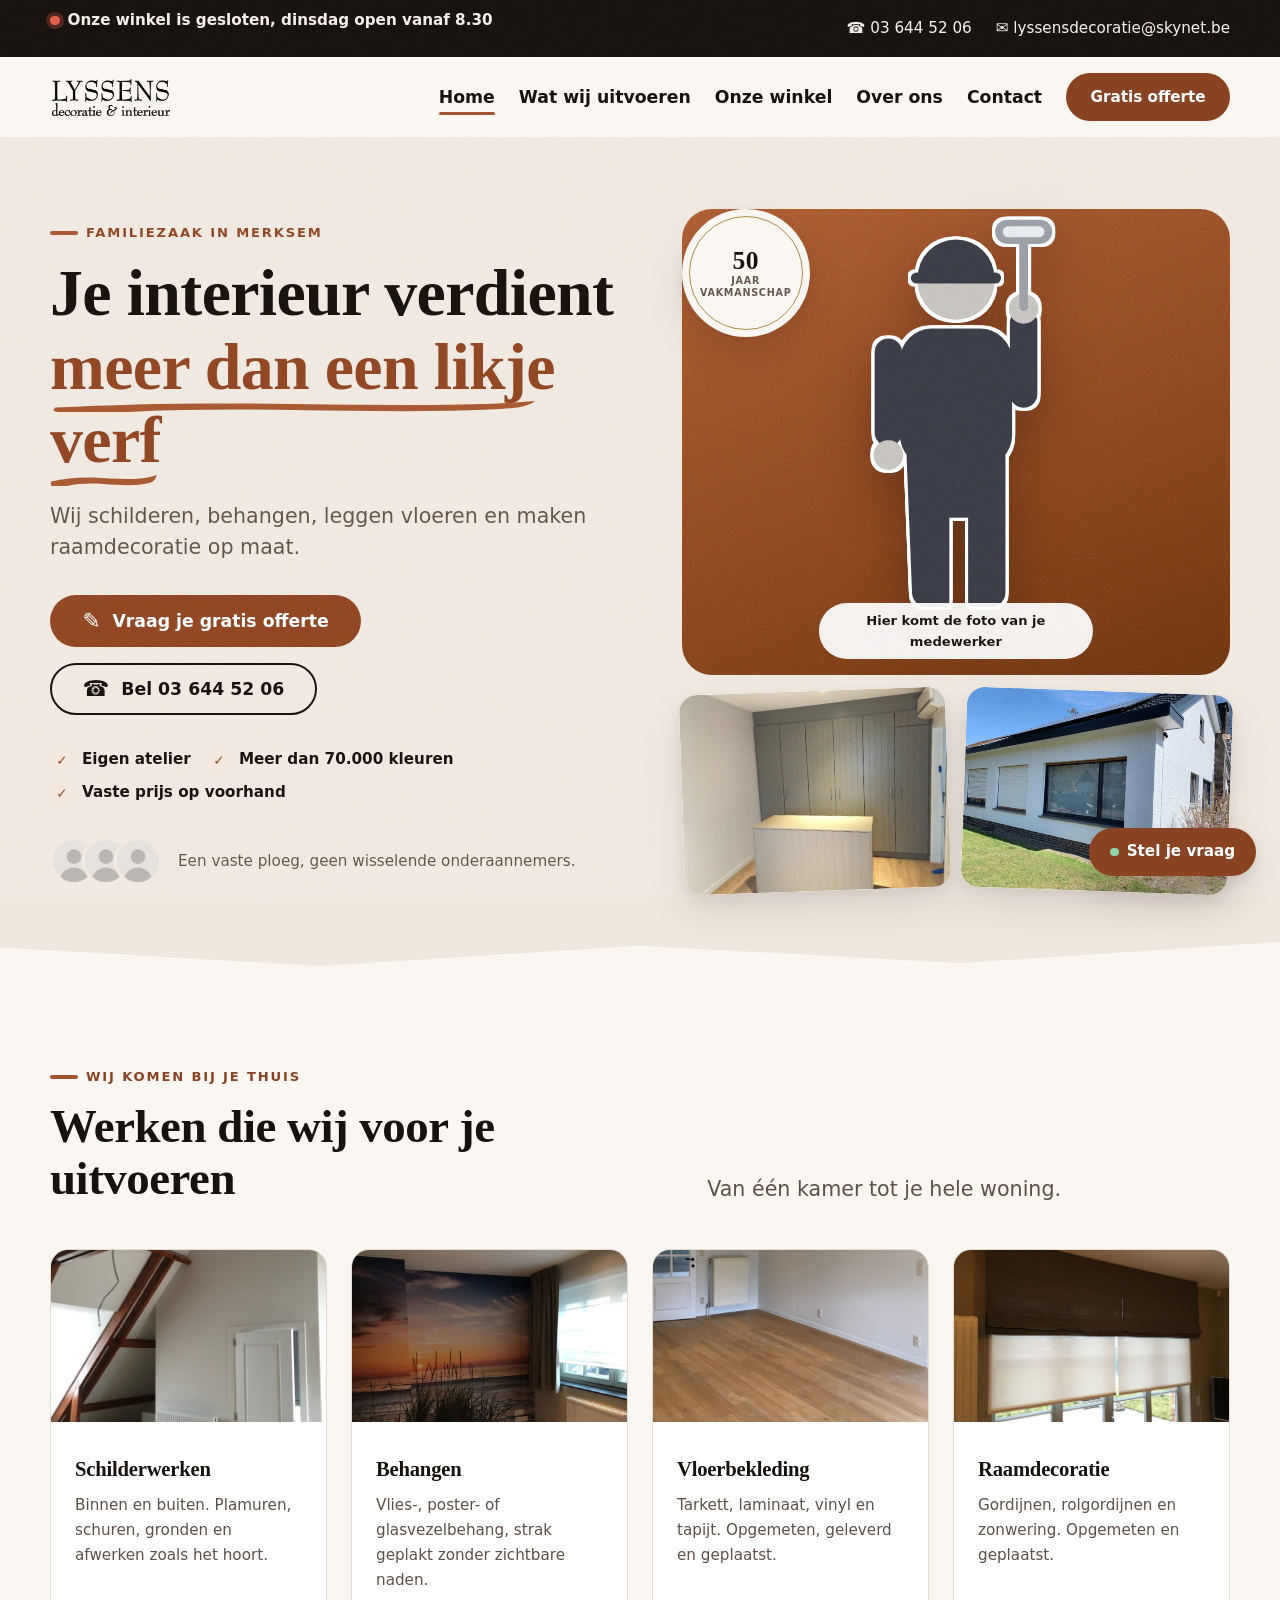
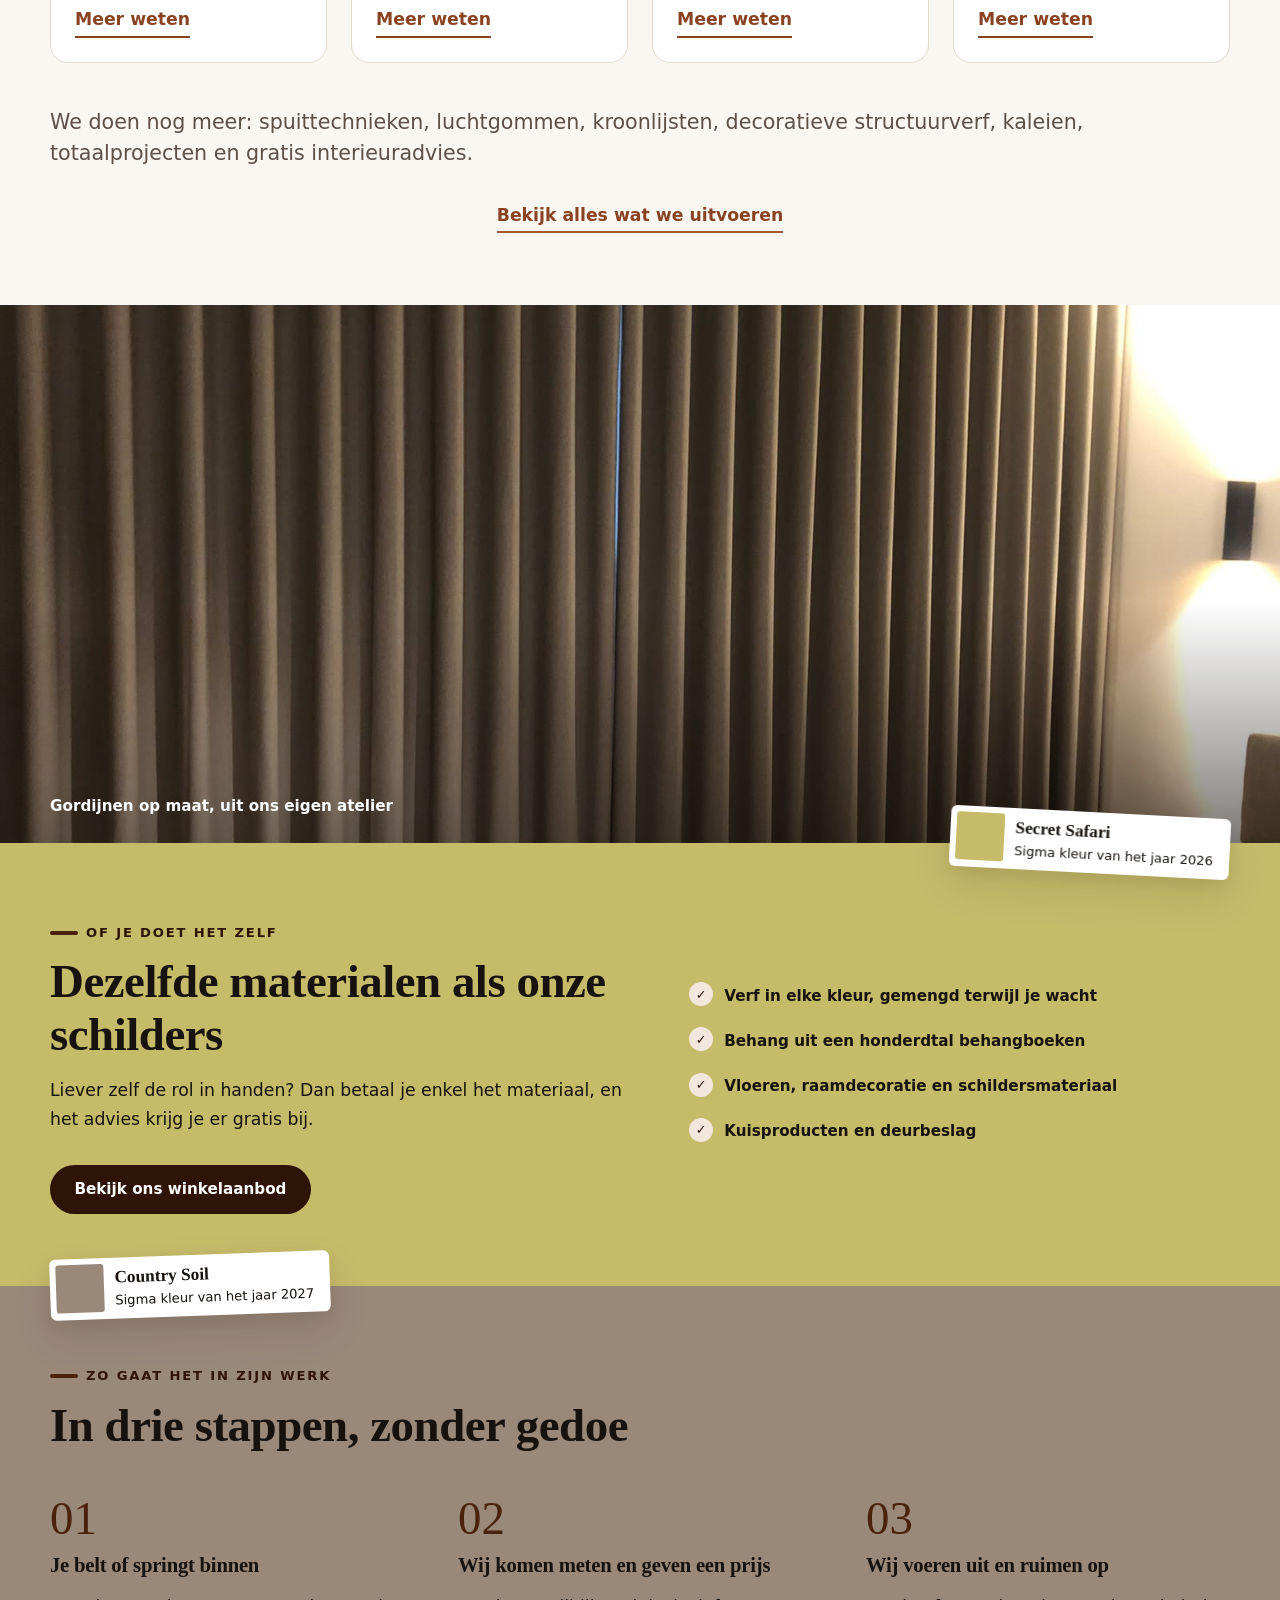
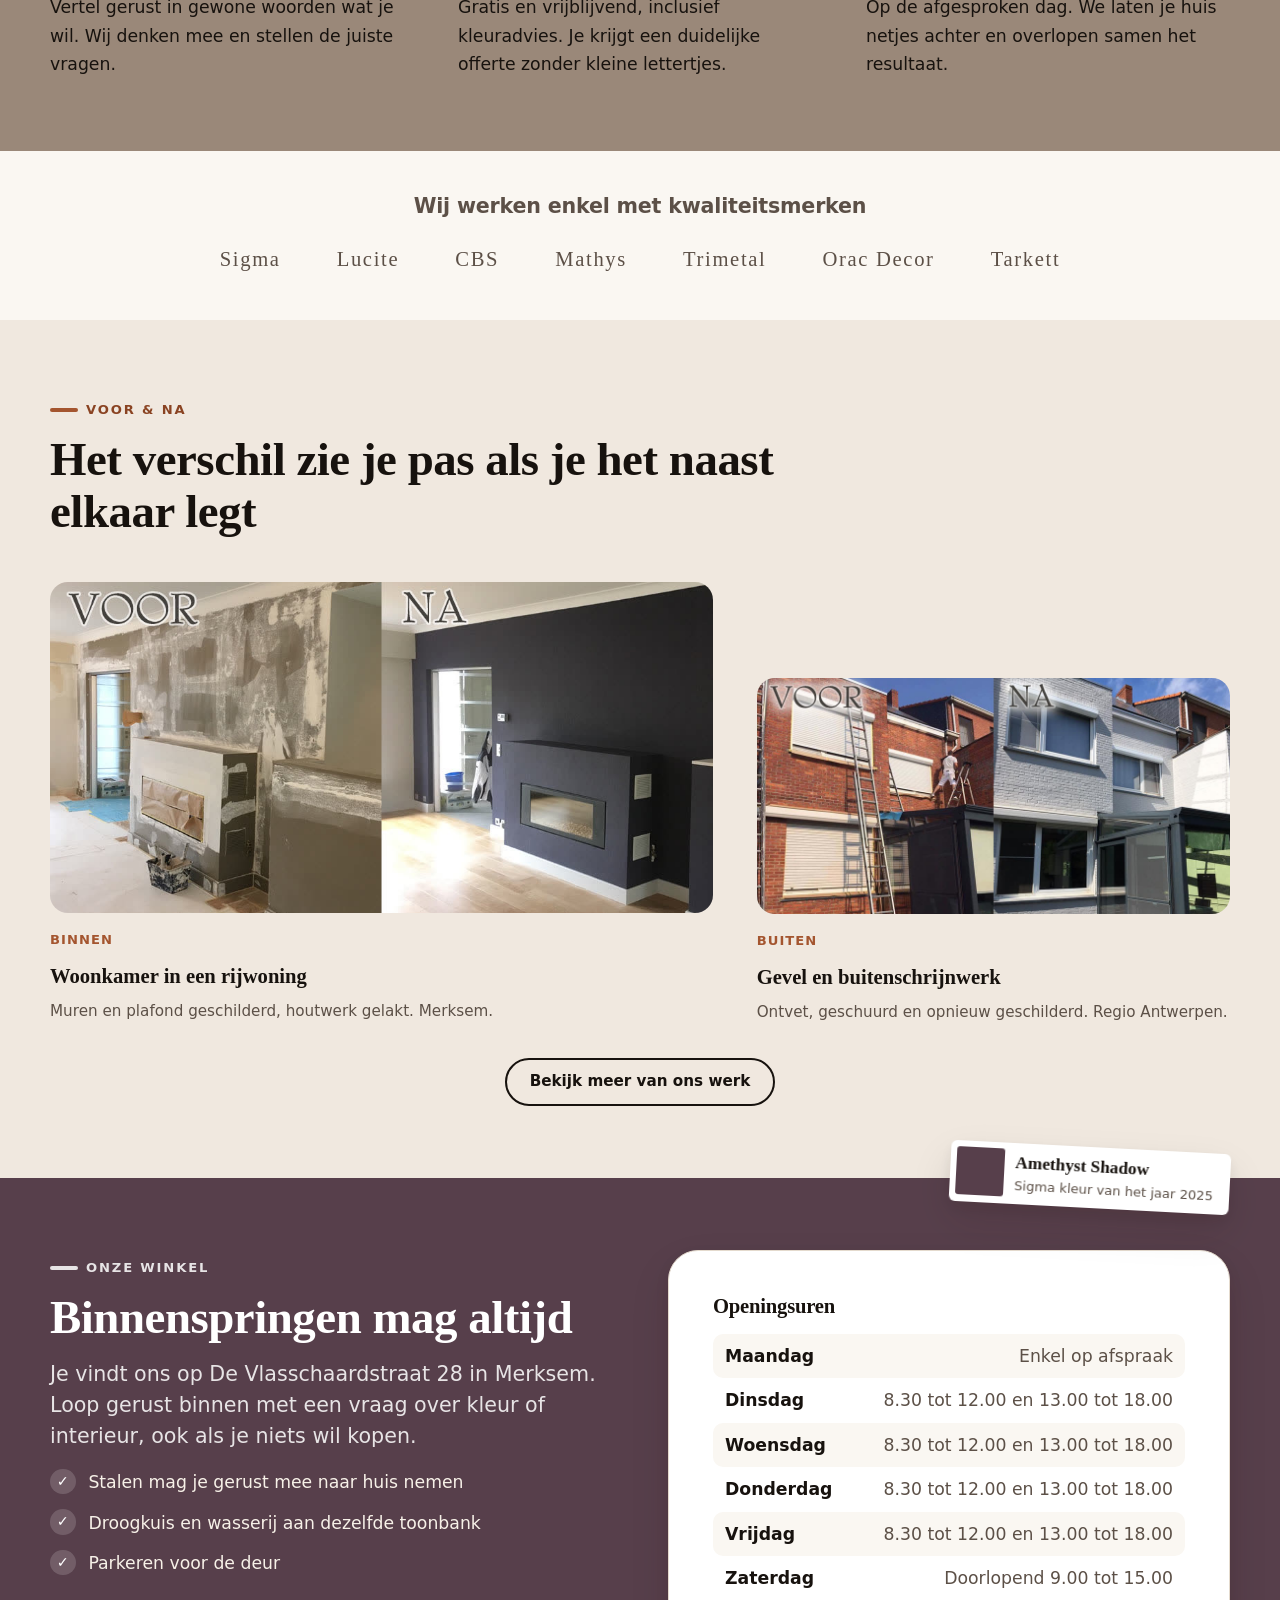
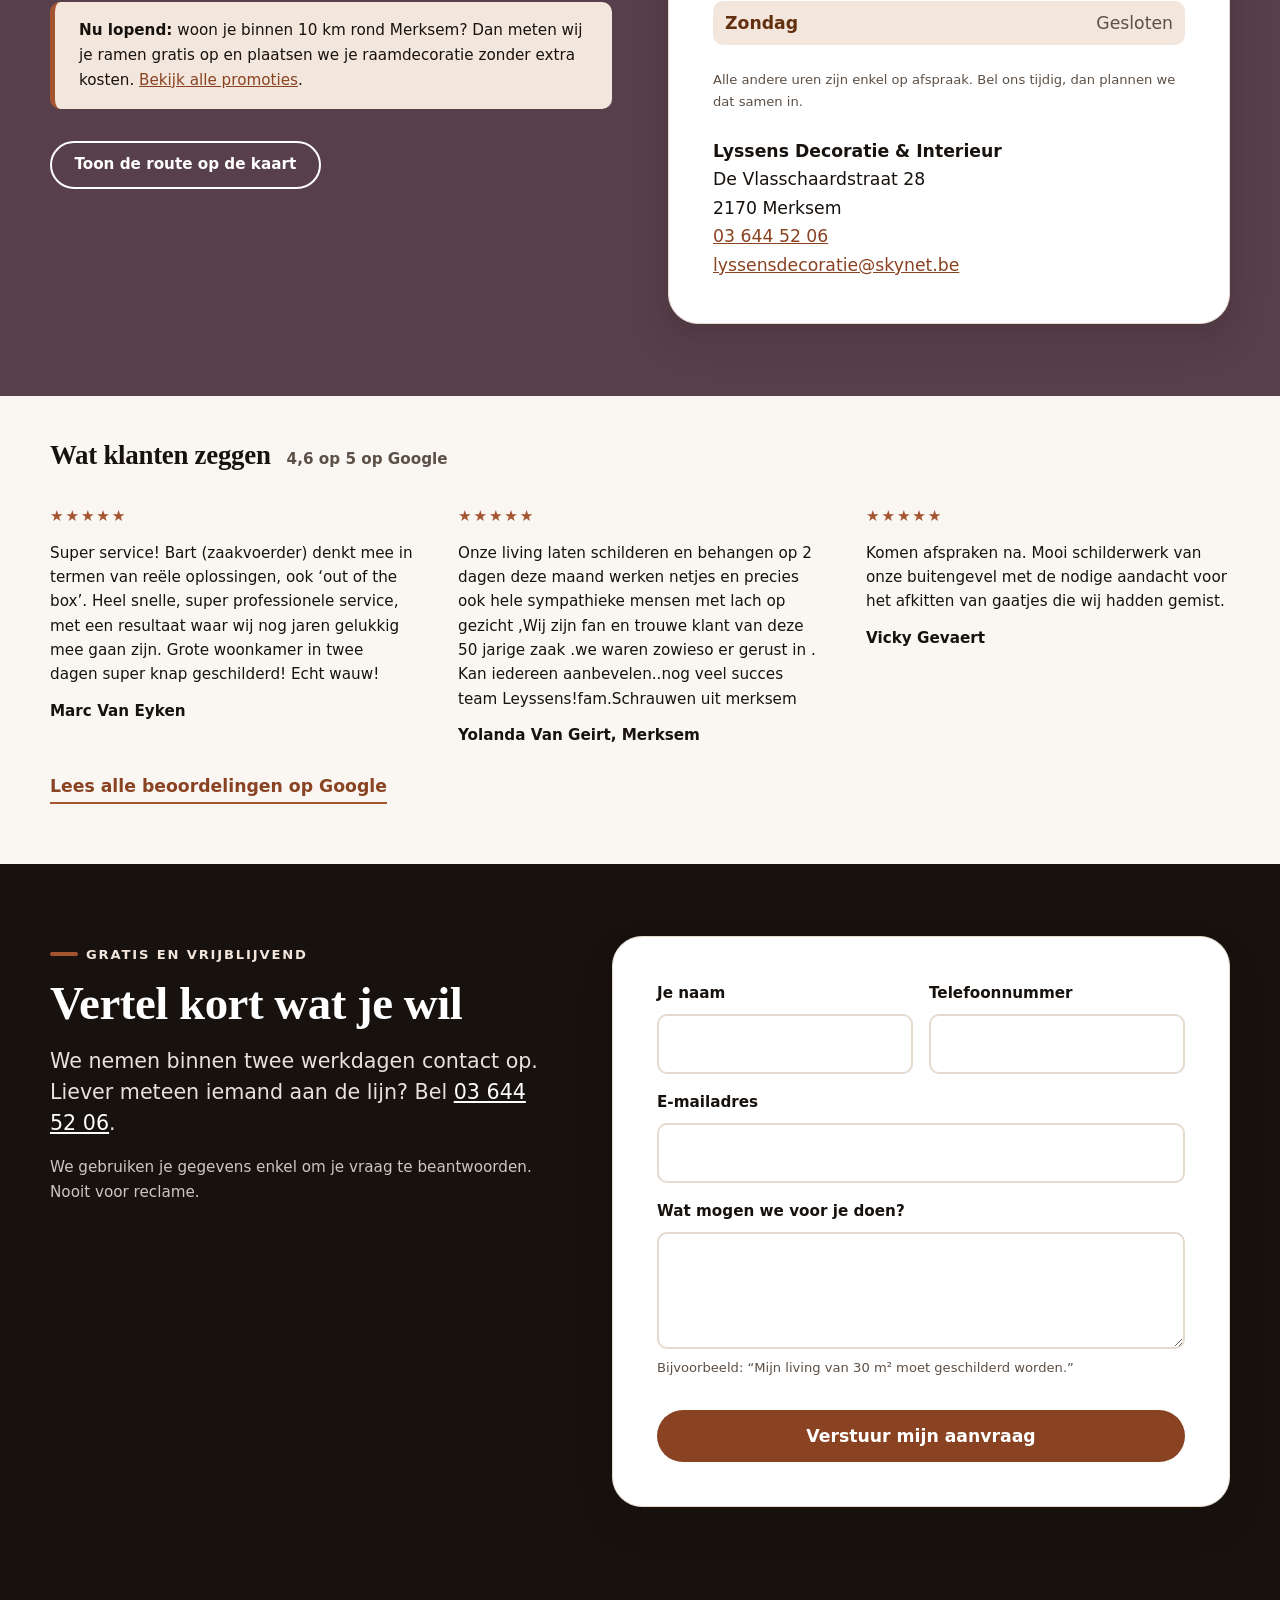
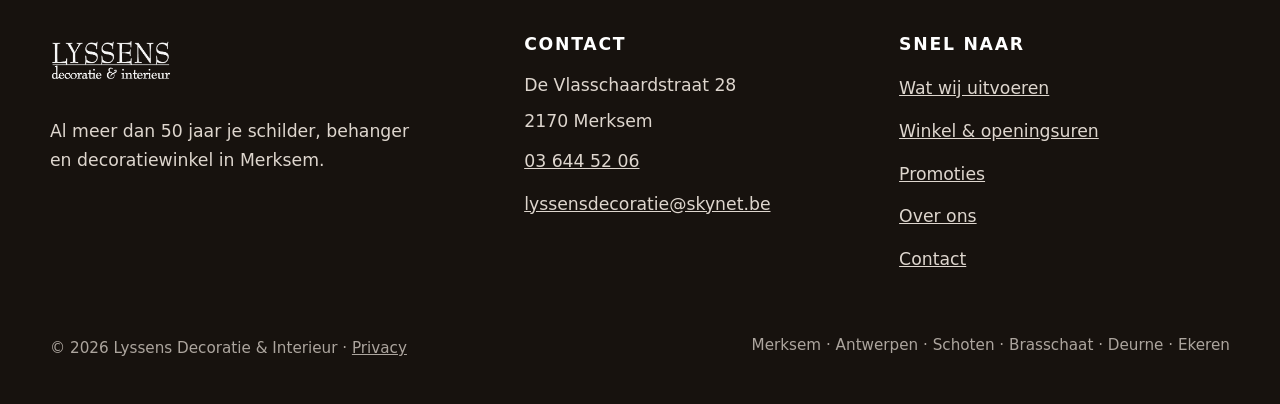
==== commit fc1b8b1b: "Sigma kleuren van het jaar, verhaal van drie generaties (sinds 1968), kleinere reviews, gsm-breedte " ====
--- a/prototype/index.html
+++ b/prototype/index.html
@@ -34,11 +34,11 @@
   "name": "Lyssens Decoratie & Interieur",
   "alternateName": "Decoratie Lyssens",
   "slogan": "Al meer dan 50 jaar je schilder en decoratiewinkel in Merksem",
-  "description": "Schildersbedrijf en decoratiewinkel in Merksem (Antwerpen) voor schilderwerken, behang, vloerbekleding, raamdecoratie, zonwering, kleuradvies en interieuradvies. Familiezaak sinds 1974 met een eigen ploeg en een eigen atelier.",
+  "description": "Schildersbedrijf en decoratiewinkel in Merksem (Antwerpen) voor schilderwerken, behang, vloerbekleding, raamdecoratie, zonwering, kleuradvies en interieuradvies. Familiezaak sinds 1968 met een eigen ploeg en een eigen atelier.",
   "url": "https://decoratielyssens.be/",
   "telephone": "+3236445206",
   "email": "lyssensdecoratie@skynet.be",
-  "foundingDate": "1974",
+  "foundingDate": "1968",
   "priceRange": "€€",
   "currenciesAccepted": "EUR",
   "knowsAbout": ["Schilderwerken", "Behangwerken", "Vloerbekleding", "Raamdecoratie", "Zonwering", "Kleuradvies", "Interieuradvies", "Luchtgommen", "Spuittechnieken", "Kroonlijsten", "Droogkuis"],
@@ -217,8 +217,8 @@
     <figcaption>Gordijnen op maat, uit ons eigen atelier</figcaption>
   </figure>
 
-  <section class="section section--olijf" id="zelf" aria-labelledby="zelf-titel">
-    <p class="kleurstaal" aria-hidden="true"><strong>Olijfgroen</strong>kleur van deze muur</p>
+  <section class="section section--secret-safari" id="zelf" aria-labelledby="zelf-titel">
+    <p class="kleurstaal" aria-hidden="true"><strong>Secret Safari</strong>Sigma kleur van het jaar 2026</p>
     <div class="container">
       <div class="selfservice">
         <div>
@@ -239,8 +239,8 @@
     </div>
   </section>
 
-  <section class="section section--oker" aria-labelledby="proces-titel">
-    <p class="kleurstaal kleurstaal--links" aria-hidden="true"><strong>Oker</strong>kleur van deze muur</p>
+  <section class="section section--country-soil" aria-labelledby="proces-titel">
+    <p class="kleurstaal kleurstaal--links" aria-hidden="true"><strong>Country Soil</strong>Sigma kleur van het jaar 2027</p>
     <div class="container">
       <div class="section__head">
         <p class="eyebrow">Zo gaat het in zijn werk</p>
@@ -316,8 +316,8 @@
     </div>
   </section>
 
-  <section class="section section--terra" id="winkel" aria-labelledby="winkel-titel">
-    <p class="kleurstaal" aria-hidden="true"><strong>Terracotta</strong>kleur van deze muur</p>
+  <section class="section section--amethyst-shadow" id="winkel" aria-labelledby="winkel-titel">
+    <p class="kleurstaal" aria-hidden="true"><strong>Amethyst Shadow</strong>Sigma kleur van het jaar 2025</p>
     <div class="container split-2">
       <div>
         <p class="eyebrow">Onze winkel</p>
@@ -364,17 +364,14 @@
     </div>
   </section>
 
-  <section class="section" id="reviews" aria-labelledby="reviews-titel">
-    <div class="container">
-      <div class="section__head section__head--split">
-        <div>
-          <p class="eyebrow">Op Google</p>
-          <h2 id="reviews-titel">Wat klanten zeggen</h2>
-        </div>
-        <p class="score-groot"><strong>4,6</strong> op 5, gemiddeld</p>
-      </div>
-
-      <div class="reviews reviews--uitgelicht">
+  <section class="section section--tight" id="reviews" aria-labelledby="reviews-titel">
+    <div class="container">
+      <div class="reviews__kop">
+        <h2 id="reviews-titel">Wat klanten zeggen</h2>
+        <p>4,6 op 5 op Google</p>
+      </div>
+
+      <div class="reviews">
         <blockquote class="review">
           <p class="review__stars" aria-hidden="true">&#9733;&#9733;&#9733;&#9733;&#9733;</p>
           <p>Super service! Bart (zaakvoerder) denkt mee in termen van re&euml;le oplossingen, ook &lsquo;out of the box&rsquo;. Heel snelle, super professionele service, met een resultaat waar wij nog jaren gelukkig mee gaan zijn. Grote woonkamer in twee dagen super knap geschilderd! Echt wauw!</p>
@@ -392,7 +389,7 @@
         </blockquote>
       </div>
 
-      <p class="text-center stack--lg"><a class="btn btn--ghost" href="https://maps.google.com/?cid=3698685531367137646" target="_blank" rel="noopener">Lees alle beoordelingen op Google</a></p>
+      <p class="stack"><a class="link-arrow" href="https://maps.google.com/?cid=3698685531367137646" target="_blank" rel="noopener">Lees alle beoordelingen op Google</a></p>
     </div>
   </section>
 
--- a/prototype/assets/css/base.css
+++ b/prototype/assets/css/base.css
@@ -18,6 +18,8 @@
 
 body {
   margin: 0;
+  /* Vangnet: wat toch uitsteekt, mag de gsm nooit doen uitzoomen. */
+  overflow-x: clip;
   font-family: var(--font-body);
   font-size: var(--step-0);
   line-height: 1.65;
--- a/prototype/assets/css/components.css
+++ b/prototype/assets/css/components.css
@@ -594,7 +594,7 @@
 
 .usp-bar {
   display: grid;
-  grid-template-columns: repeat(auto-fit, minmax(14rem, 1fr));
+  grid-template-columns: repeat(auto-fit, minmax(min(14rem, 100%), 1fr));
   gap: var(--space-4);
   padding: var(--space-5);
   background: var(--surface);
@@ -641,7 +641,7 @@
 
 .card-grid {
   display: grid;
-  grid-template-columns: repeat(auto-fit, minmax(16rem, 1fr));
+  grid-template-columns: repeat(auto-fit, minmax(min(16rem, 100%), 1fr));
   gap: var(--space-5);
 }
 
@@ -785,7 +785,7 @@
   font-size: 0.6rem;
   font-weight: 700;
   line-height: 1.3;
-  letter-spacing: 0.14em;
+  letter-spacing: 0.08em;
   text-transform: uppercase;
   color: var(--ink-soft);
 }
@@ -796,6 +796,30 @@
   display: inline-grid;
 }
 
+.teaser-foto {
+  position: relative;
+  margin: 0;
+}
+
+.teaser-foto img {
+  width: 100%;
+  aspect-ratio: 4 / 3;
+  object-fit: cover;
+  border-radius: var(--radius-l);
+  box-shadow: var(--shadow-m);
+}
+
+.teaser-foto .seal {
+  left: var(--space-4);
+  bottom: calc(var(--space-6) * -1);
+}
+
+@media (min-width: 62.01rem) {
+  .teaser-foto .seal {
+    left: -2rem;
+  }
+}
+
 .reviews {
   display: grid;
   grid-template-columns: repeat(3, 1fr);
@@ -813,6 +837,7 @@
 }
 
 .review p {
+  font-size: var(--step-s);
   line-height: 1.6;
   margin-bottom: var(--space-3);
 }
@@ -1041,7 +1066,7 @@
 
 .work-grid {
   display: grid;
-  grid-template-columns: repeat(auto-fit, minmax(20rem, 1fr));
+  grid-template-columns: repeat(auto-fit, minmax(min(20rem, 100%), 1fr));
   gap: var(--space-5);
 }
 
@@ -1206,7 +1231,7 @@
 
 @media (max-width: 62rem) {
   .split-2 {
-    grid-template-columns: 1fr;
+    grid-template-columns: minmax(0, 1fr);
   }
 
   .split-2--flip > :first-child {
@@ -1218,7 +1243,7 @@
 
 .steps {
   display: grid;
-  grid-template-columns: repeat(auto-fit, minmax(15rem, 1fr));
+  grid-template-columns: repeat(auto-fit, minmax(min(15rem, 100%), 1fr));
   gap: var(--space-7);
   counter-reset: step;
   list-style: none;
@@ -1522,7 +1547,11 @@
 
 @media (max-width: 45rem) {
   .form-grid {
-    grid-template-columns: 1fr;
+    grid-template-columns: minmax(0, 1fr);
+  }
+
+  .panel {
+    padding: var(--space-5);
   }
 }
 
@@ -1685,7 +1714,7 @@
 
 .gallery {
   display: grid;
-  grid-template-columns: repeat(auto-fit, minmax(13rem, 1fr));
+  grid-template-columns: repeat(auto-fit, minmax(min(13rem, 100%), 1fr));
   gap: var(--space-4);
 }
 
@@ -1773,7 +1802,7 @@
 /* Op gsm: alle werken in twee kolommen, zonder groepstitels. */
 @media (max-width: 45rem) {
   .werk-index {
-    grid-template-columns: 1fr 1fr;
+    grid-template-columns: repeat(2, minmax(0, 1fr));
     gap: var(--space-2);
     margin-top: var(--space-5);
     padding: var(--space-3);
@@ -1795,6 +1824,9 @@
 
   .werk-index strong {
     font-size: var(--step-0);
+    min-width: 0;
+    overflow-wrap: anywhere;
+    hyphens: auto;
   }
 }
 
@@ -2474,90 +2506,83 @@
    verfkleur "geschilderd", met een kleurstaal erbij zoals in de winkel.
    WordPress: Groep-blok met een kleur uit het thema-palet. */
 
-.section--olijf { --wand: #4b5540; }
-.section--terra { --wand: #9a4c2a; }
-.section--oker { --wand: #ead6ad; }
-
-.section--olijf,
-.section--terra,
-.section--oker {
+/* Sigma Kleur van het Jaar. Komt er een nieuwe bij, dan volstaat één regel hier. */
+.section--country-soil { --wand: #9a8879; } /* 2027, PPG15-30 */
+.section--secret-safari { --wand: #c6bb69; } /* 2026, PPG1110-4 */
+.section--amethyst-shadow { --wand: #573f4b; } /* 2025, PPG1046-7 */
+.section--limitless { --wand: #f2d9b5; } /* 2024, PPG1091-3 */
+
+:is(.section--country-soil, .section--secret-safari, .section--amethyst-shadow, .section--limitless) {
   position: relative;
   background: var(--wand);
 }
 
-.section--olijf,
-.section--terra {
+/* Op een lichte muur alles een tint donkerder, zodat het leesbaar blijft. */
+:is(.section--country-soil, .section--secret-safari, .section--limitless) {
+  --ink-soft: var(--ink);
+  --accent: #4a220b;
+  --accent-strong: #2e1406;
+  --accent-deep: #2e1406;
+  color: var(--ink);
+}
+
+.section--amethyst-shadow {
   color: #f7f1e8;
 }
 
-.section--olijf :is(h2, h3),
-.section--terra :is(h2, h3) {
+.section--amethyst-shadow :is(h2, h3) {
   color: #fff;
 }
 
-.section--olijf :is(.eyebrow, .lead),
-.section--terra :is(.eyebrow, .lead) {
+.section--amethyst-shadow :is(.eyebrow, .lead) {
   color: rgb(255 255 255 / 86%);
 }
 
-.section--olijf .eyebrow::before,
-.section--terra .eyebrow::before {
+.section--amethyst-shadow .eyebrow::before {
   background: currentColor;
 }
 
-.section--olijf :is(.checklist, .selfservice__list) li::before,
-.section--terra :is(.checklist, .selfservice__list) li::before {
+.section--amethyst-shadow :is(.checklist, .selfservice__list) li::before {
   background: rgb(255 255 255 / 16%);
   color: #fff;
 }
 
-.section--olijf .btn--primary,
-.section--terra .btn--primary {
+.section--amethyst-shadow .btn--primary {
   background: #fff;
   color: var(--ink);
 }
 
-.section--olijf .btn--ghost,
-.section--terra .btn--ghost {
+.section--amethyst-shadow .btn--ghost {
   color: #fff;
   border-color: #fff;
 }
 
-.section--olijf :is(.btn--primary, .btn--ghost):hover,
-.section--terra :is(.btn--primary, .btn--ghost):hover {
+.section--amethyst-shadow :is(.btn--primary, .btn--ghost):hover {
   background: var(--ink);
   border-color: var(--ink);
   color: #fff;
 }
 
-.section--olijf :is(.note, .panel),
-.section--terra :is(.note, .panel) {
+.section--amethyst-shadow :is(.note, .panel) {
   color: var(--ink);
 }
 
-.section--olijf .panel :is(h2, h3),
-.section--terra .panel :is(h2, h3) {
+.section--amethyst-shadow .panel :is(h2, h3) {
   color: var(--ink);
 }
 
-.section--olijf .link-arrow,
-.section--terra .link-arrow {
+.section--amethyst-shadow .link-arrow {
   color: #fff;
   border-bottom-color: rgb(255 255 255 / 60%);
 }
 
-.section--olijf .link-arrow:is(:hover, :focus-visible),
-.section--terra .link-arrow:is(:hover, :focus-visible) {
+.section--amethyst-shadow .link-arrow:is(:hover, :focus-visible) {
   color: #fff;
   border-bottom-color: #fff;
 }
 
-.section--oker .eyebrow {
-  color: var(--accent-deep);
-}
-
 /* Op een gekleurde muur volstaat de kleur zelf, geen extra kader. */
-:is(.section--olijf, .section--terra, .section--oker) .quote {
+:is(.section--country-soil, .section--secret-safari, .section--amethyst-shadow, .section--limitless) .quote {
   padding: 0;
   background: none;
   color: inherit;
@@ -2565,7 +2590,11 @@
   line-height: 1.35;
 }
 
-:is(.section--olijf, .section--terra) .quote footer {
+:is(.section--country-soil, .section--secret-safari, .section--limitless) .quote footer {
+  color: var(--ink-soft);
+}
+
+.section--amethyst-shadow .quote footer {
   color: rgb(255 255 255 / 80%);
 }
 
@@ -2670,47 +2699,78 @@
   }
 }
 
-.score-groot {
-  display: flex;
+/* Reviews zijn bijzaak: kleine kop, score ernaast, drie gelijke kolommen. */
+.reviews__kop {
+  display: flex;
+  flex-wrap: wrap;
   align-items: baseline;
-  gap: var(--space-3);
+  gap: var(--space-2) var(--space-4);
+  margin-bottom: var(--space-6);
+}
+
+.reviews__kop h2 {
+  margin: 0;
+  font-size: var(--step-2);
+}
+
+.reviews__kop p {
   margin: 0;
   color: var(--ink-soft);
   font-size: var(--step-s);
   font-weight: 700;
 }
 
-.score-groot strong {
+/* ---------- Ons verhaal: jaartallen die als een trap oplopen ---------- */
+
+.verhaal {
+  list-style: none;
+  margin: 0;
+  padding: 0;
+  display: grid;
+  grid-template-columns: repeat(4, 1fr);
+  gap: var(--space-6);
+  align-items: start;
+}
+
+.verhaal li:nth-child(2) { margin-top: var(--space-6); }
+.verhaal li:nth-child(3) { margin-top: var(--space-9); }
+.verhaal li:nth-child(4) { margin-top: calc(var(--space-9) + var(--space-6)); }
+
+.verhaal__jaar {
+  display: block;
+  margin-bottom: var(--space-3);
   font-family: var(--font-display);
-  font-size: clamp(3rem, 2rem + 4vw, 5.5rem);
-  line-height: 0.9;
+  font-size: var(--step-4);
+  font-weight: 600;
+  line-height: 1;
   color: var(--accent-strong);
 }
 
-/* ---------- Eén review groot, twee klein ---------- */
-
-.reviews--uitgelicht {
-  grid-template-columns: 1.35fr 1fr;
-  gap: var(--space-6) var(--space-9);
-}
-
-.reviews--uitgelicht .review:first-child {
-  grid-row: span 2;
-}
-
-.reviews--uitgelicht .review:first-child p:not(.review__stars) {
-  font-family: var(--font-display);
-  font-size: var(--step-2);
-  line-height: 1.35;
+.verhaal li:last-child .verhaal__jaar {
+  width: fit-content;
+  padding-bottom: 0.12em;
+  background: var(--brush) no-repeat 0 100% / 100% 0.18em;
+  color: var(--ink);
+}
+
+.verhaal p {
+  margin: 0;
 }
 
 @media (max-width: 62rem) {
-  .reviews--uitgelicht {
+  .verhaal {
+    grid-template-columns: 1fr 1fr;
+    gap: var(--space-6) var(--space-7);
+  }
+
+  .verhaal li:nth-child(n) {
+    margin-top: 0;
+  }
+}
+
+@media (max-width: 34rem) {
+  .verhaal {
     grid-template-columns: 1fr;
-  }
-
-  .reviews--uitgelicht .review:first-child {
-    grid-row: auto;
   }
 }
 
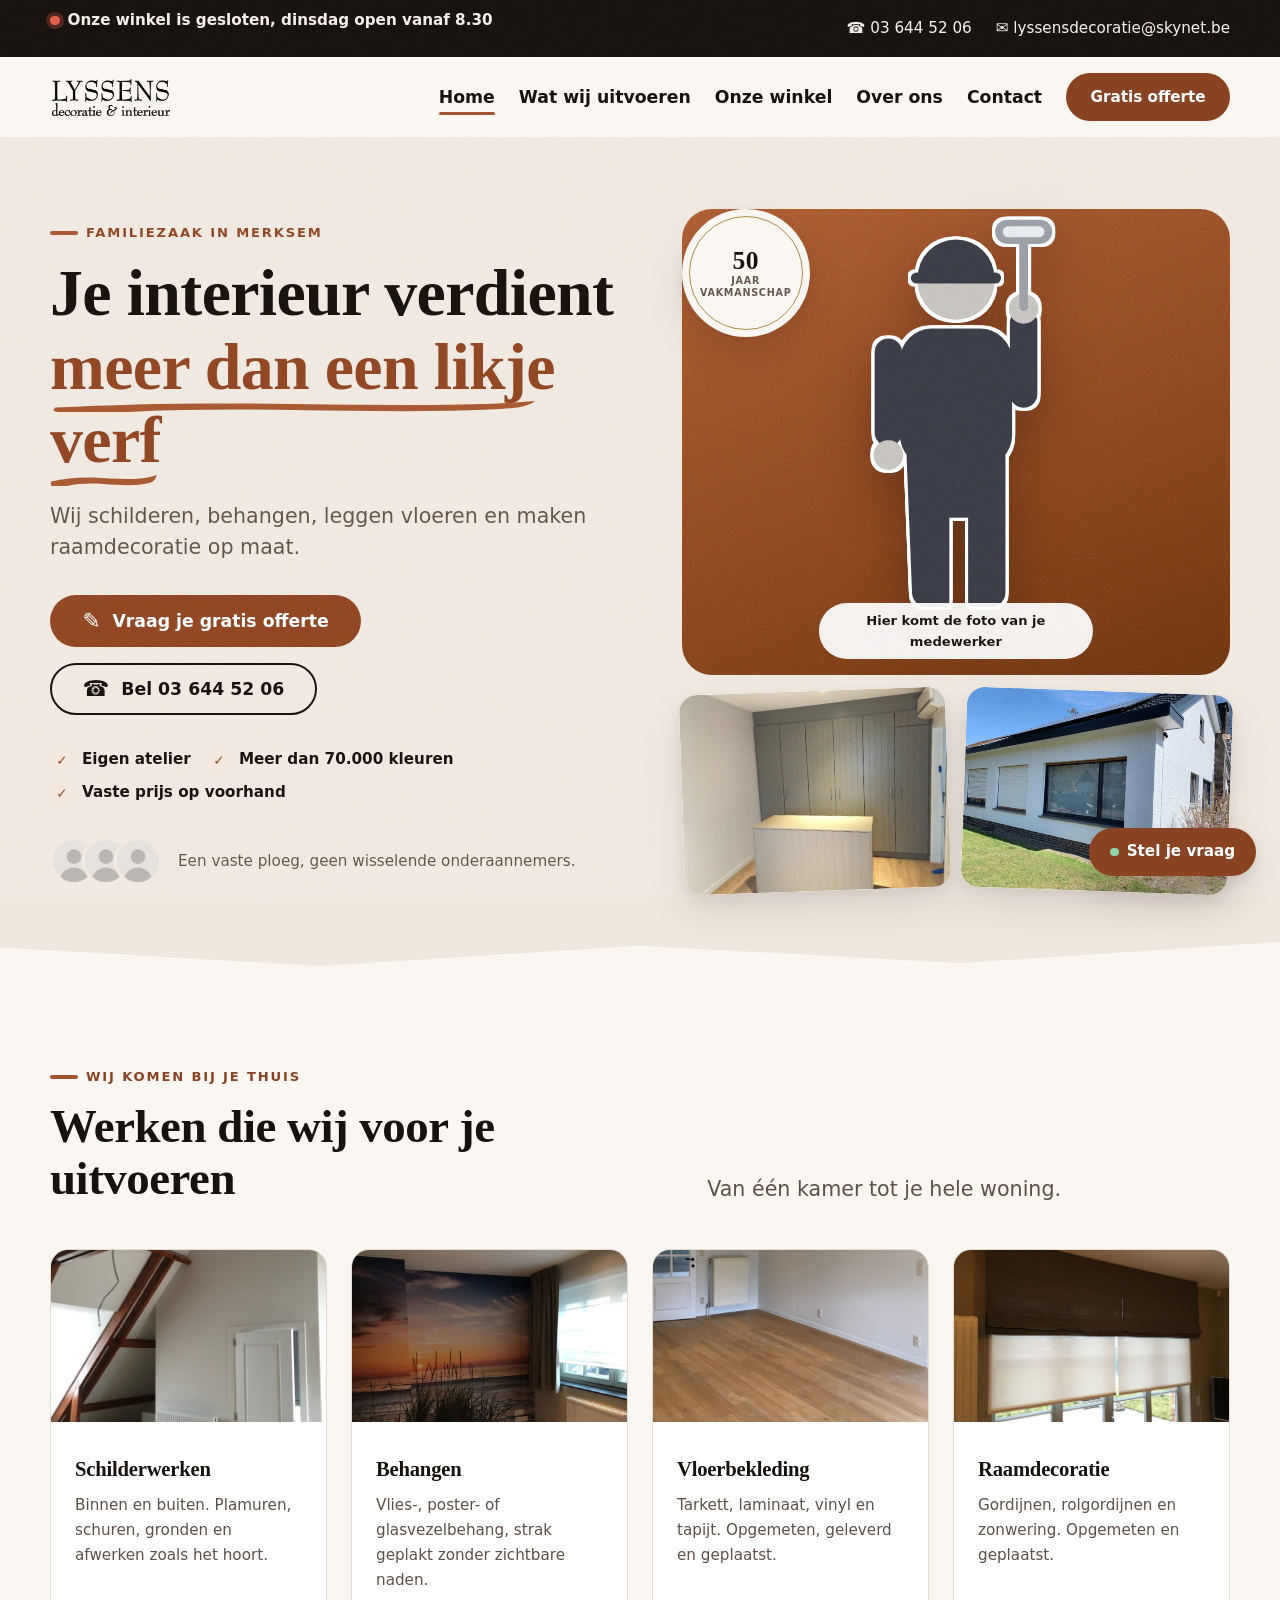
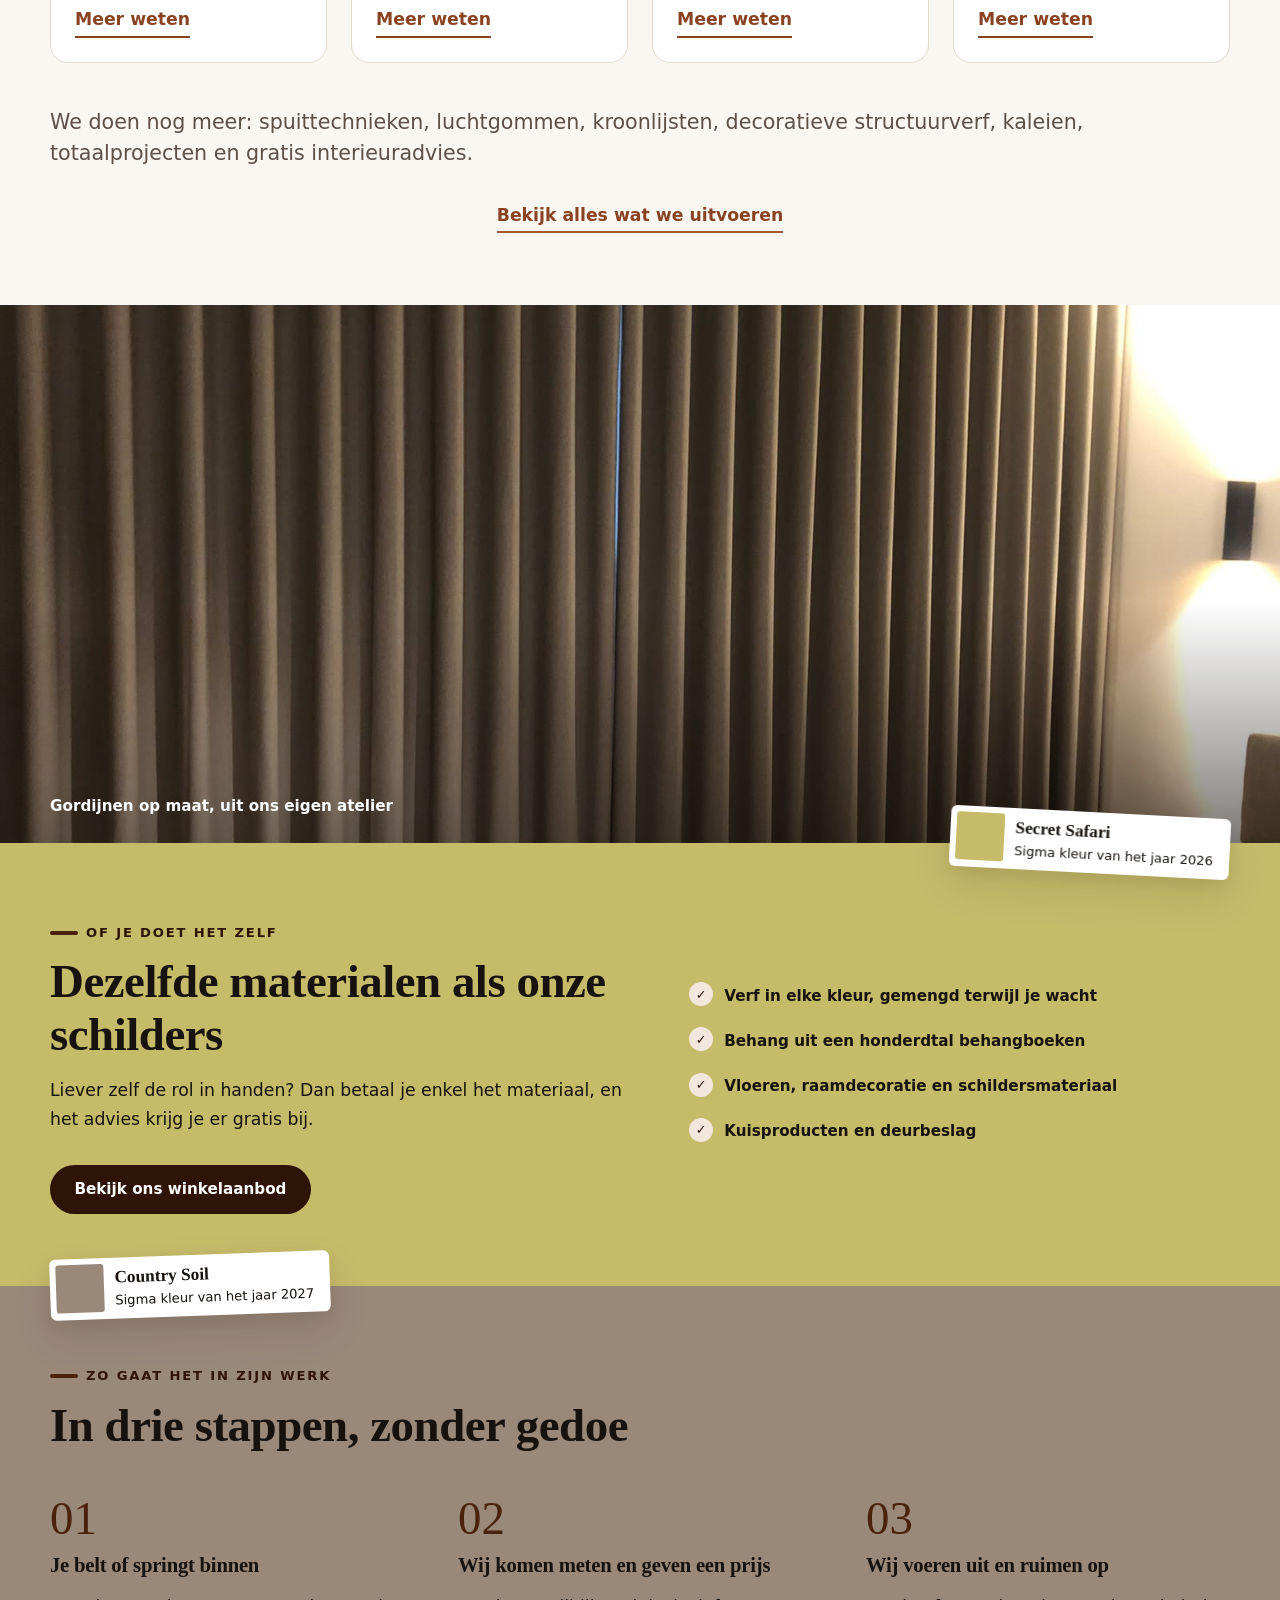
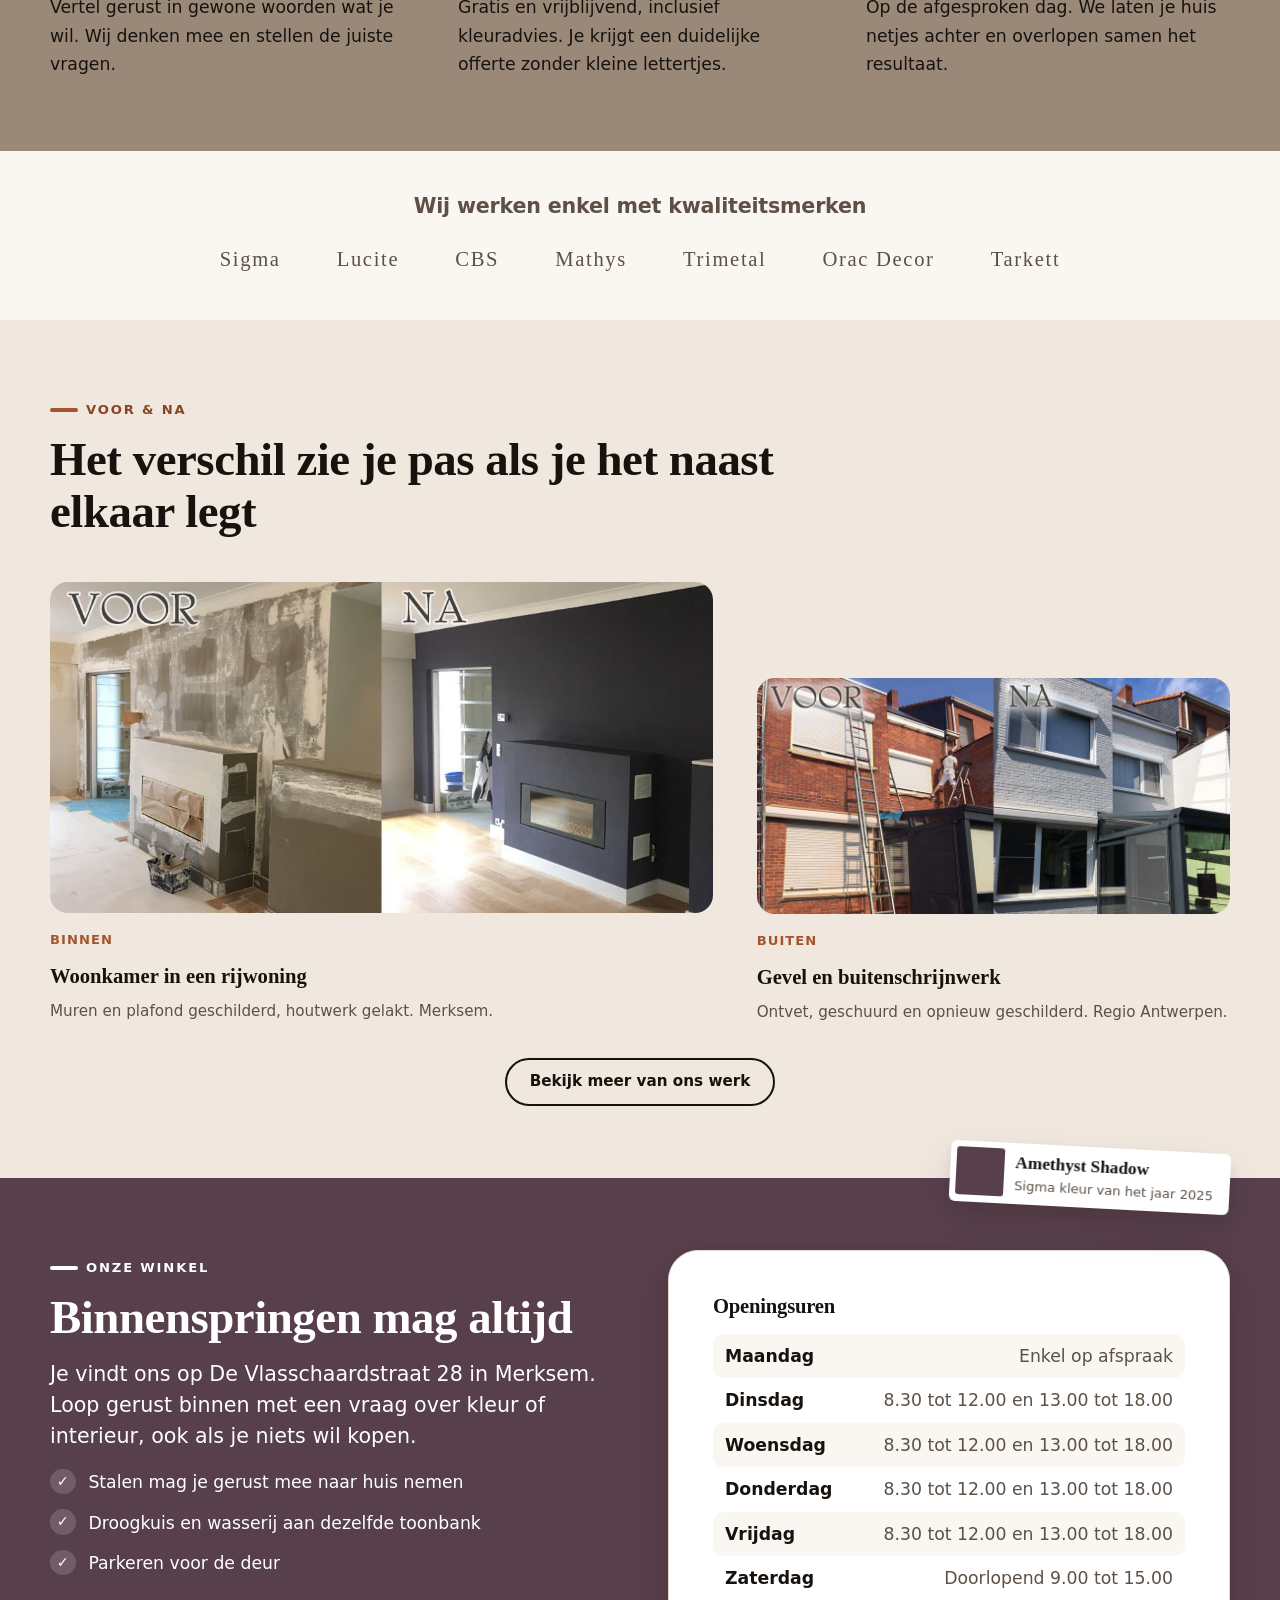
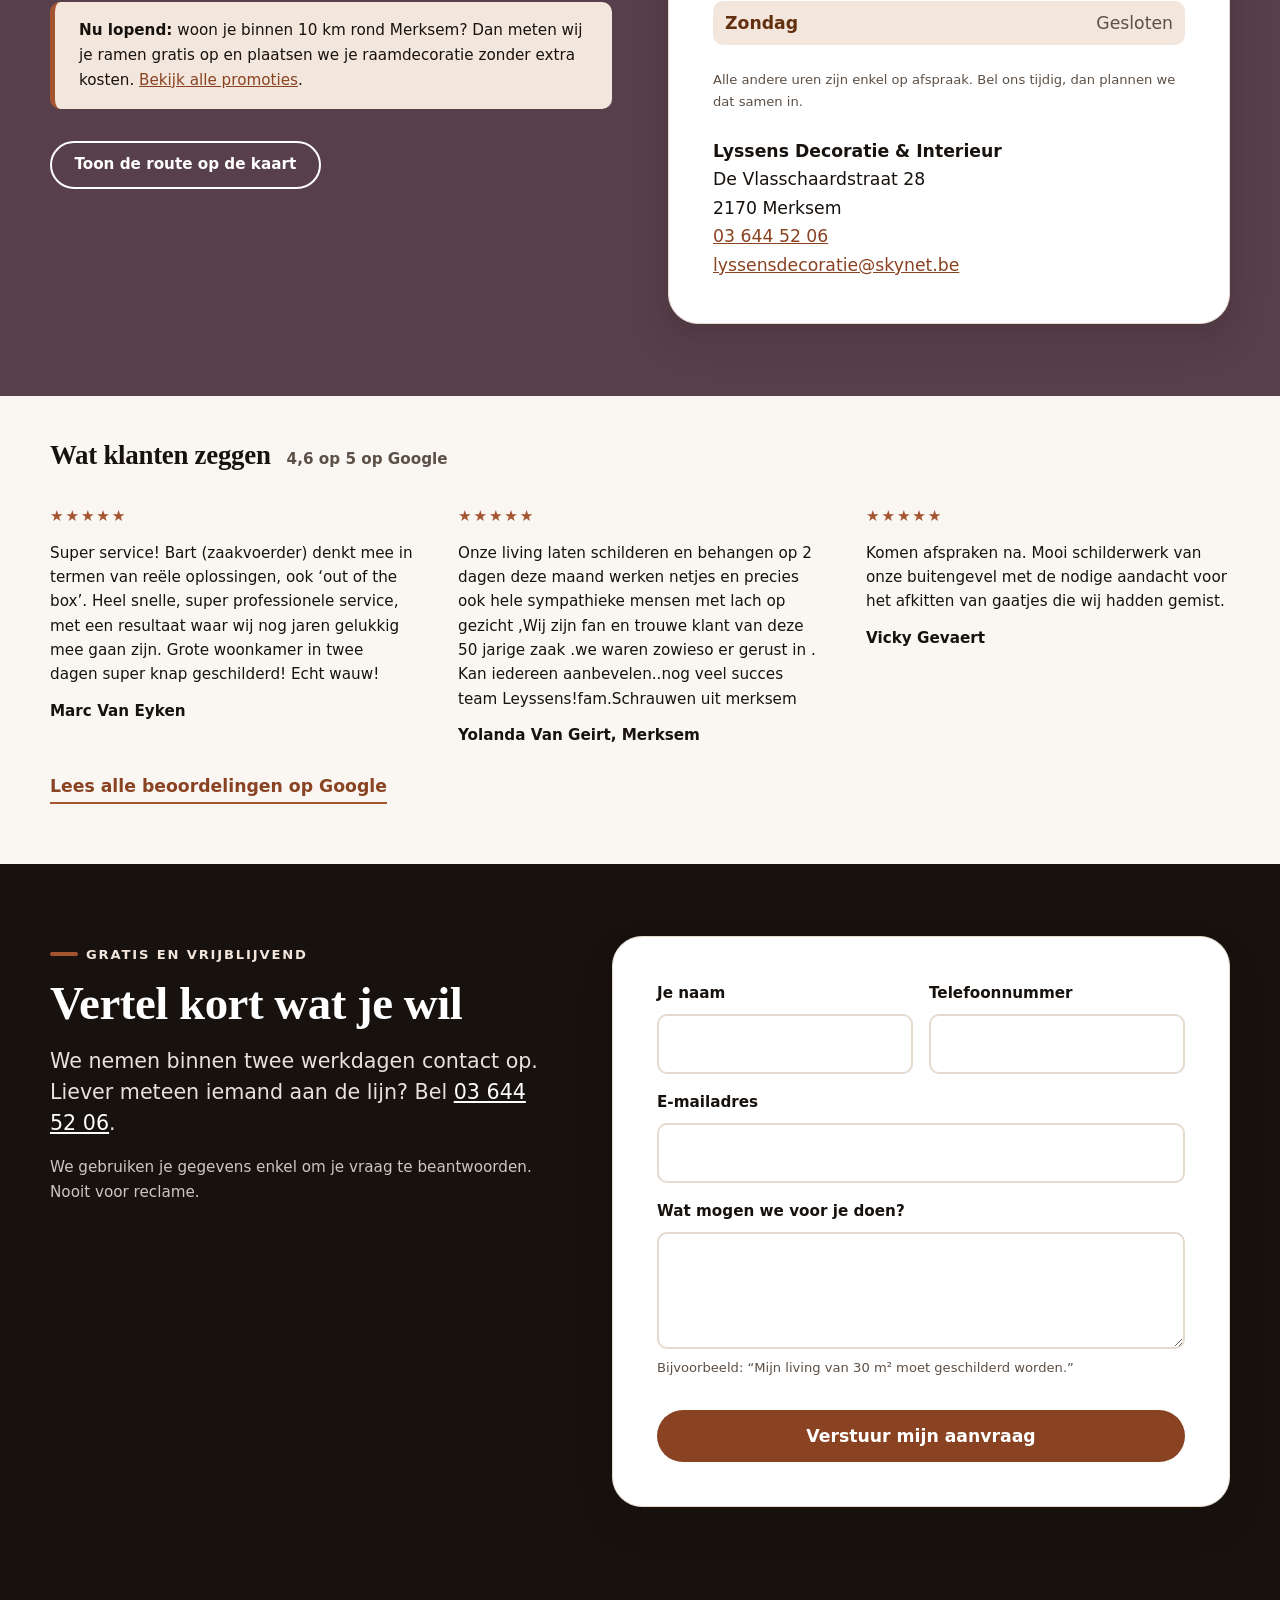
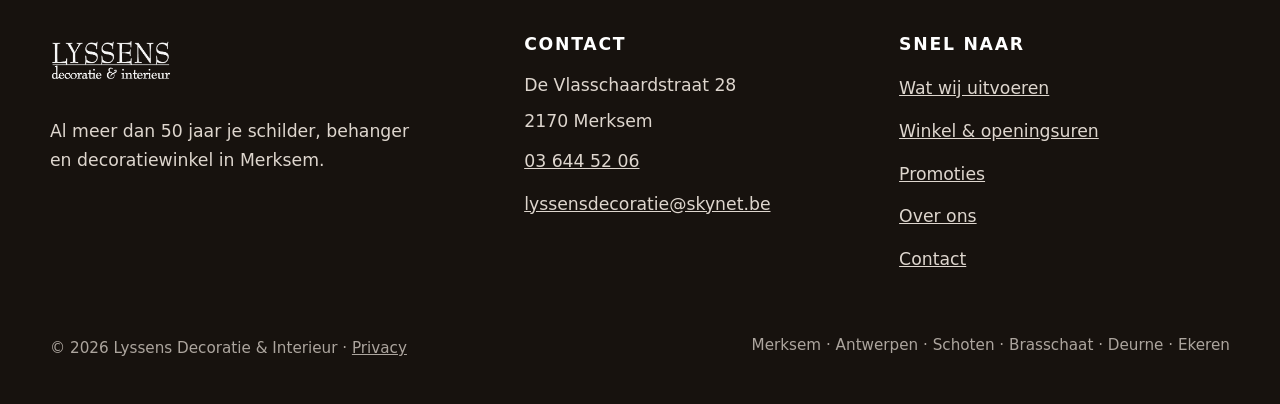
==== commit 70f4032c: "Elke Sigma kleur van het jaar (2020-2027) precies één keer" ====
--- a/prototype/index.html
+++ b/prototype/index.html
@@ -217,7 +217,7 @@
     <figcaption>Gordijnen op maat, uit ons eigen atelier</figcaption>
   </figure>
 
-  <section class="section section--secret-safari" id="zelf" aria-labelledby="zelf-titel">
+  <section class="section muur section--secret-safari" id="zelf" aria-labelledby="zelf-titel">
     <p class="kleurstaal" aria-hidden="true"><strong>Secret Safari</strong>Sigma kleur van het jaar 2026</p>
     <div class="container">
       <div class="selfservice">
@@ -239,7 +239,7 @@
     </div>
   </section>
 
-  <section class="section section--country-soil" aria-labelledby="proces-titel">
+  <section class="section muur section--country-soil" aria-labelledby="proces-titel">
     <p class="kleurstaal kleurstaal--links" aria-hidden="true"><strong>Country Soil</strong>Sigma kleur van het jaar 2027</p>
     <div class="container">
       <div class="section__head">
@@ -316,7 +316,7 @@
     </div>
   </section>
 
-  <section class="section section--amethyst-shadow" id="winkel" aria-labelledby="winkel-titel">
+  <section class="section muur muur--donker section--amethyst-shadow" id="winkel" aria-labelledby="winkel-titel">
     <p class="kleurstaal" aria-hidden="true"><strong>Amethyst Shadow</strong>Sigma kleur van het jaar 2025</p>
     <div class="container split-2">
       <div>
--- a/prototype/assets/css/components.css
+++ b/prototype/assets/css/components.css
@@ -2506,19 +2506,23 @@
    verfkleur "geschilderd", met een kleurstaal erbij zoals in de winkel.
    WordPress: Groep-blok met een kleur uit het thema-palet. */
 
-/* Sigma Kleur van het Jaar. Komt er een nieuwe bij, dan volstaat één regel hier. */
+/* Sigma Kleur van het Jaar. Nieuw jaar = één regel erbij en een muur kiezen. */
 .section--country-soil { --wand: #9a8879; } /* 2027, PPG15-30 */
 .section--secret-safari { --wand: #c6bb69; } /* 2026, PPG1110-4 */
 .section--amethyst-shadow { --wand: #573f4b; } /* 2025, PPG1046-7 */
 .section--limitless { --wand: #f2d9b5; } /* 2024, PPG1091-3 */
-
-:is(.section--country-soil, .section--secret-safari, .section--amethyst-shadow, .section--limitless) {
+.section--vining-ivy { --wand: #4b7378; } /* 2023, PPG1148-6 */
+.section--olive-sprig { --wand: #acaf95; } /* 2022, PPG1125-4 */
+.section--transcend { --wand: #c3ac98; } /* 2021, PPG1079-4 */
+.section--chinese-porcelain { --wand: #3a5f7d; } /* 2020, PPG1160-6 */
+
+.muur {
   position: relative;
   background: var(--wand);
 }
 
 /* Op een lichte muur alles een tint donkerder, zodat het leesbaar blijft. */
-:is(.section--country-soil, .section--secret-safari, .section--limitless) {
+.muur:not(.muur--donker) {
   --ink-soft: var(--ink);
   --accent: #4a220b;
   --accent-strong: #2e1406;
@@ -2526,63 +2530,56 @@
   color: var(--ink);
 }
 
-.section--amethyst-shadow {
-  color: #f7f1e8;
-}
-
-.section--amethyst-shadow :is(h2, h3) {
+.muur--donker {
   color: #fff;
 }
 
-.section--amethyst-shadow :is(.eyebrow, .lead) {
-  color: rgb(255 255 255 / 86%);
-}
-
-.section--amethyst-shadow .eyebrow::before {
+.muur--donker :is(h2, h3, .eyebrow, .lead) {
+  color: #fff;
+}
+
+.muur--donker .eyebrow::before {
   background: currentColor;
 }
 
-.section--amethyst-shadow :is(.checklist, .selfservice__list) li::before {
+.muur--donker :is(.checklist, .selfservice__list) li::before {
   background: rgb(255 255 255 / 16%);
   color: #fff;
 }
 
-.section--amethyst-shadow .btn--primary {
+.muur--donker .btn--primary {
   background: #fff;
   color: var(--ink);
 }
 
-.section--amethyst-shadow .btn--ghost {
+.muur--donker .btn--ghost {
   color: #fff;
   border-color: #fff;
 }
 
-.section--amethyst-shadow :is(.btn--primary, .btn--ghost):hover {
+.muur--donker :is(.btn--primary, .btn--ghost):hover {
   background: var(--ink);
   border-color: var(--ink);
   color: #fff;
 }
 
-.section--amethyst-shadow :is(.note, .panel) {
+.muur--donker :is(.note, .panel),
+.muur--donker .panel :is(h2, h3) {
   color: var(--ink);
 }
 
-.section--amethyst-shadow .panel :is(h2, h3) {
-  color: var(--ink);
-}
-
-.section--amethyst-shadow .link-arrow {
+.muur--donker .link-arrow {
   color: #fff;
   border-bottom-color: rgb(255 255 255 / 60%);
 }
 
-.section--amethyst-shadow .link-arrow:is(:hover, :focus-visible) {
+.muur--donker .link-arrow:is(:hover, :focus-visible) {
   color: #fff;
   border-bottom-color: #fff;
 }
 
 /* Op een gekleurde muur volstaat de kleur zelf, geen extra kader. */
-:is(.section--country-soil, .section--secret-safari, .section--amethyst-shadow, .section--limitless) .quote {
+.muur .quote {
   padding: 0;
   background: none;
   color: inherit;
@@ -2590,12 +2587,8 @@
   line-height: 1.35;
 }
 
-:is(.section--country-soil, .section--secret-safari, .section--limitless) .quote footer {
-  color: var(--ink-soft);
-}
-
-.section--amethyst-shadow .quote footer {
-  color: rgb(255 255 255 / 80%);
+.muur .quote footer {
+  color: inherit;
 }
 
 /* Het kleurstaaltje hangt half over de rand van de vorige sectie, als een
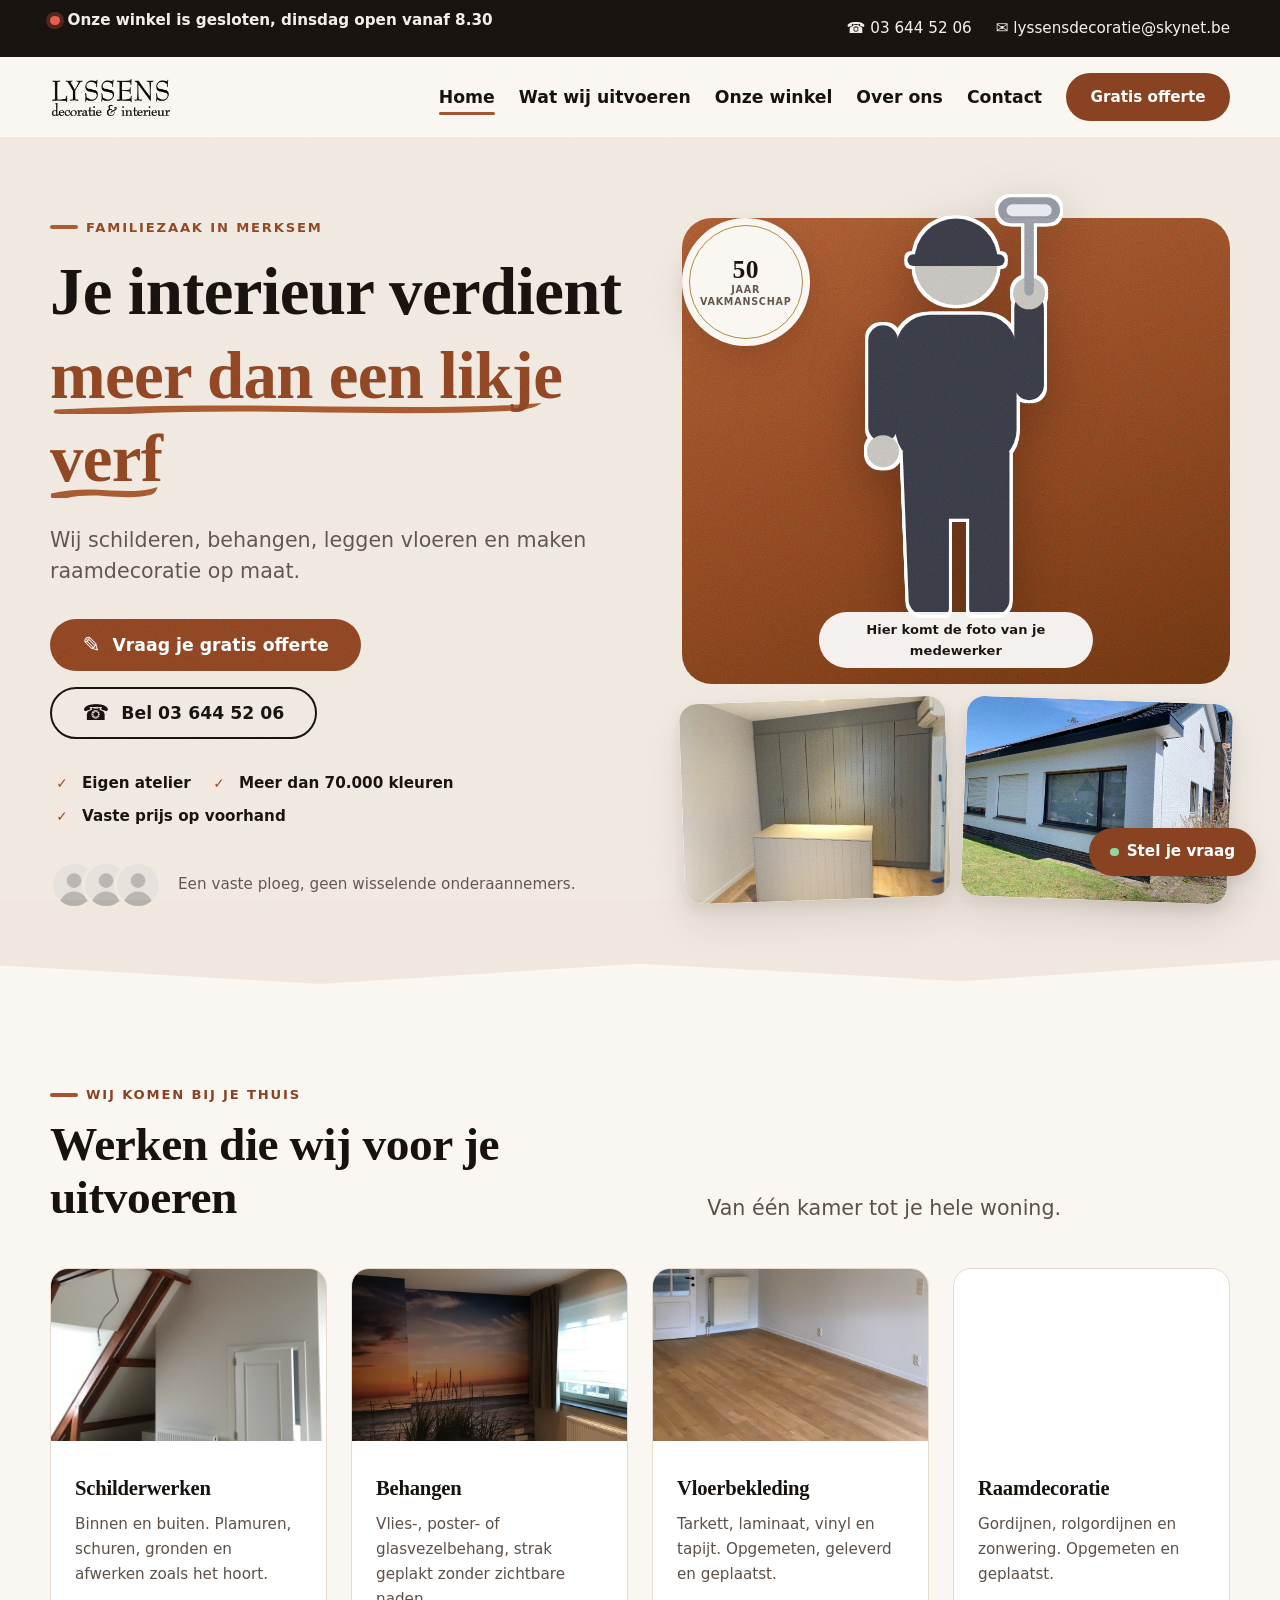
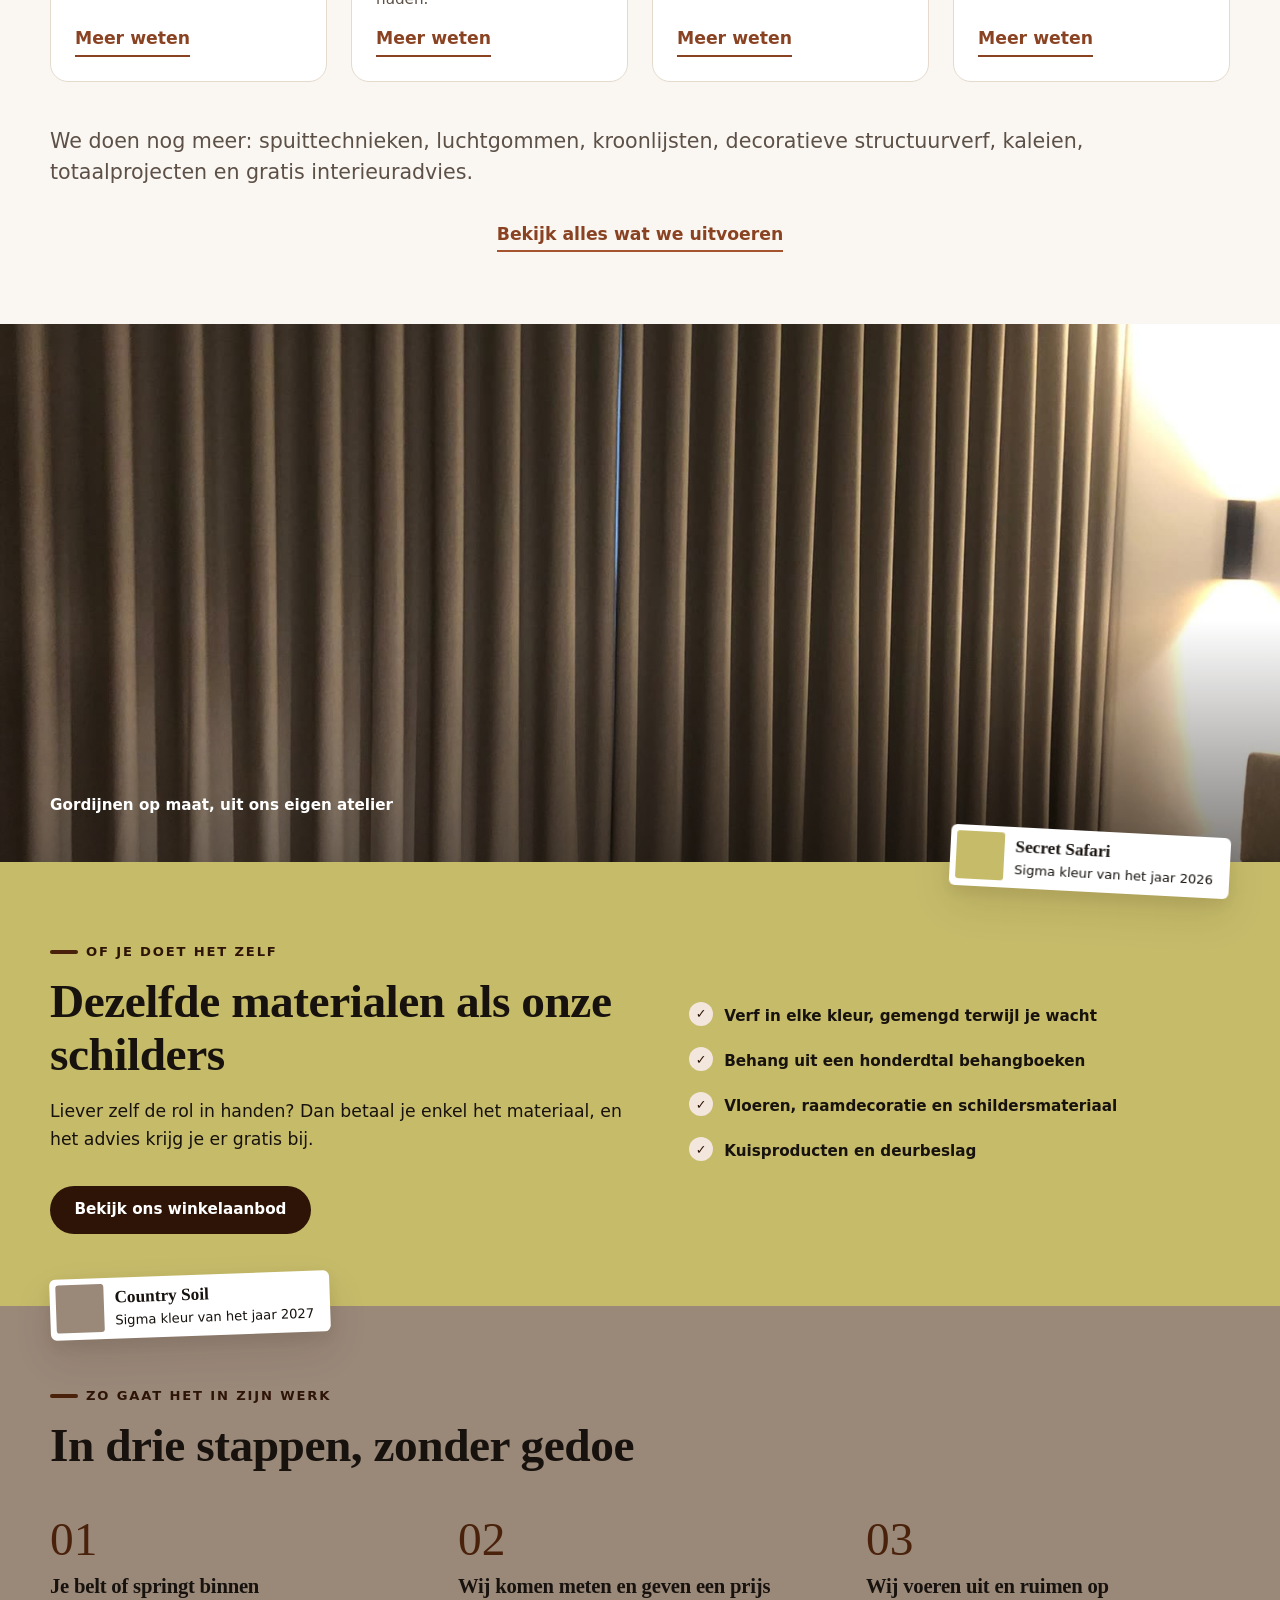
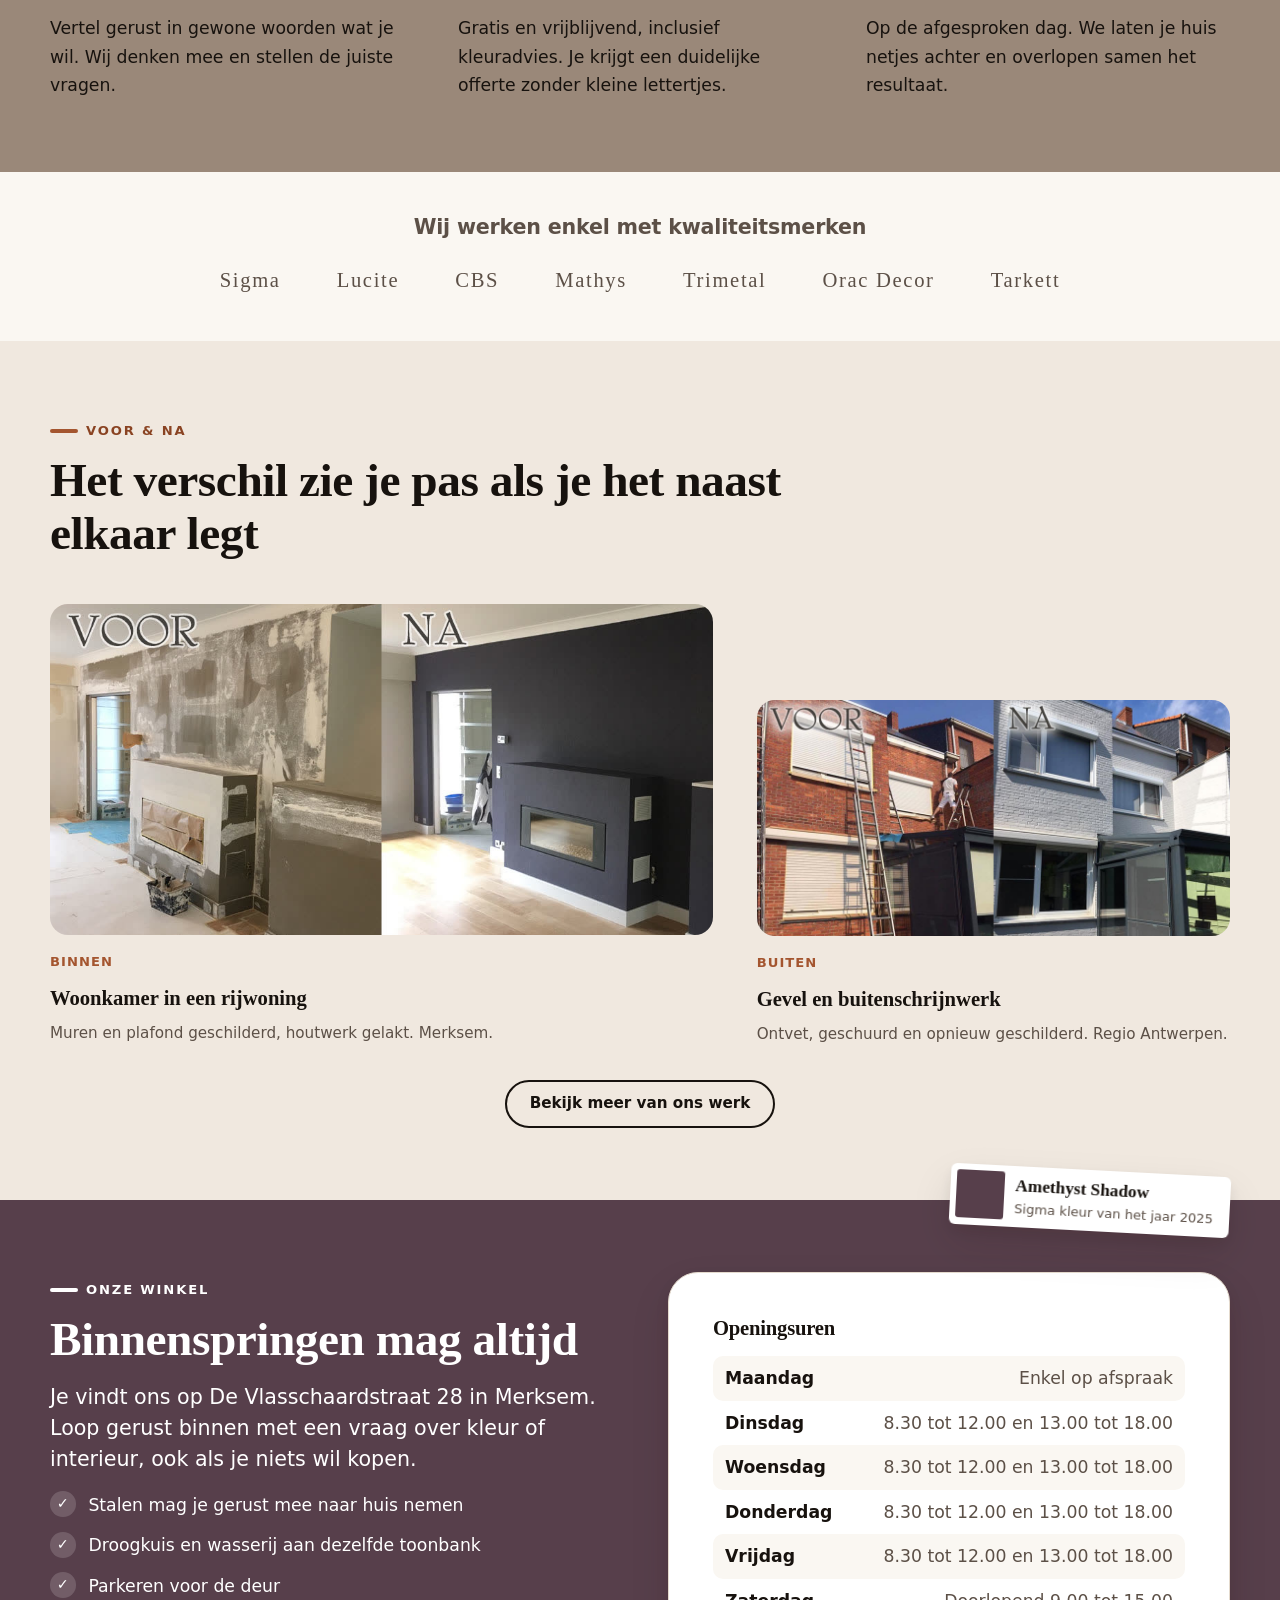
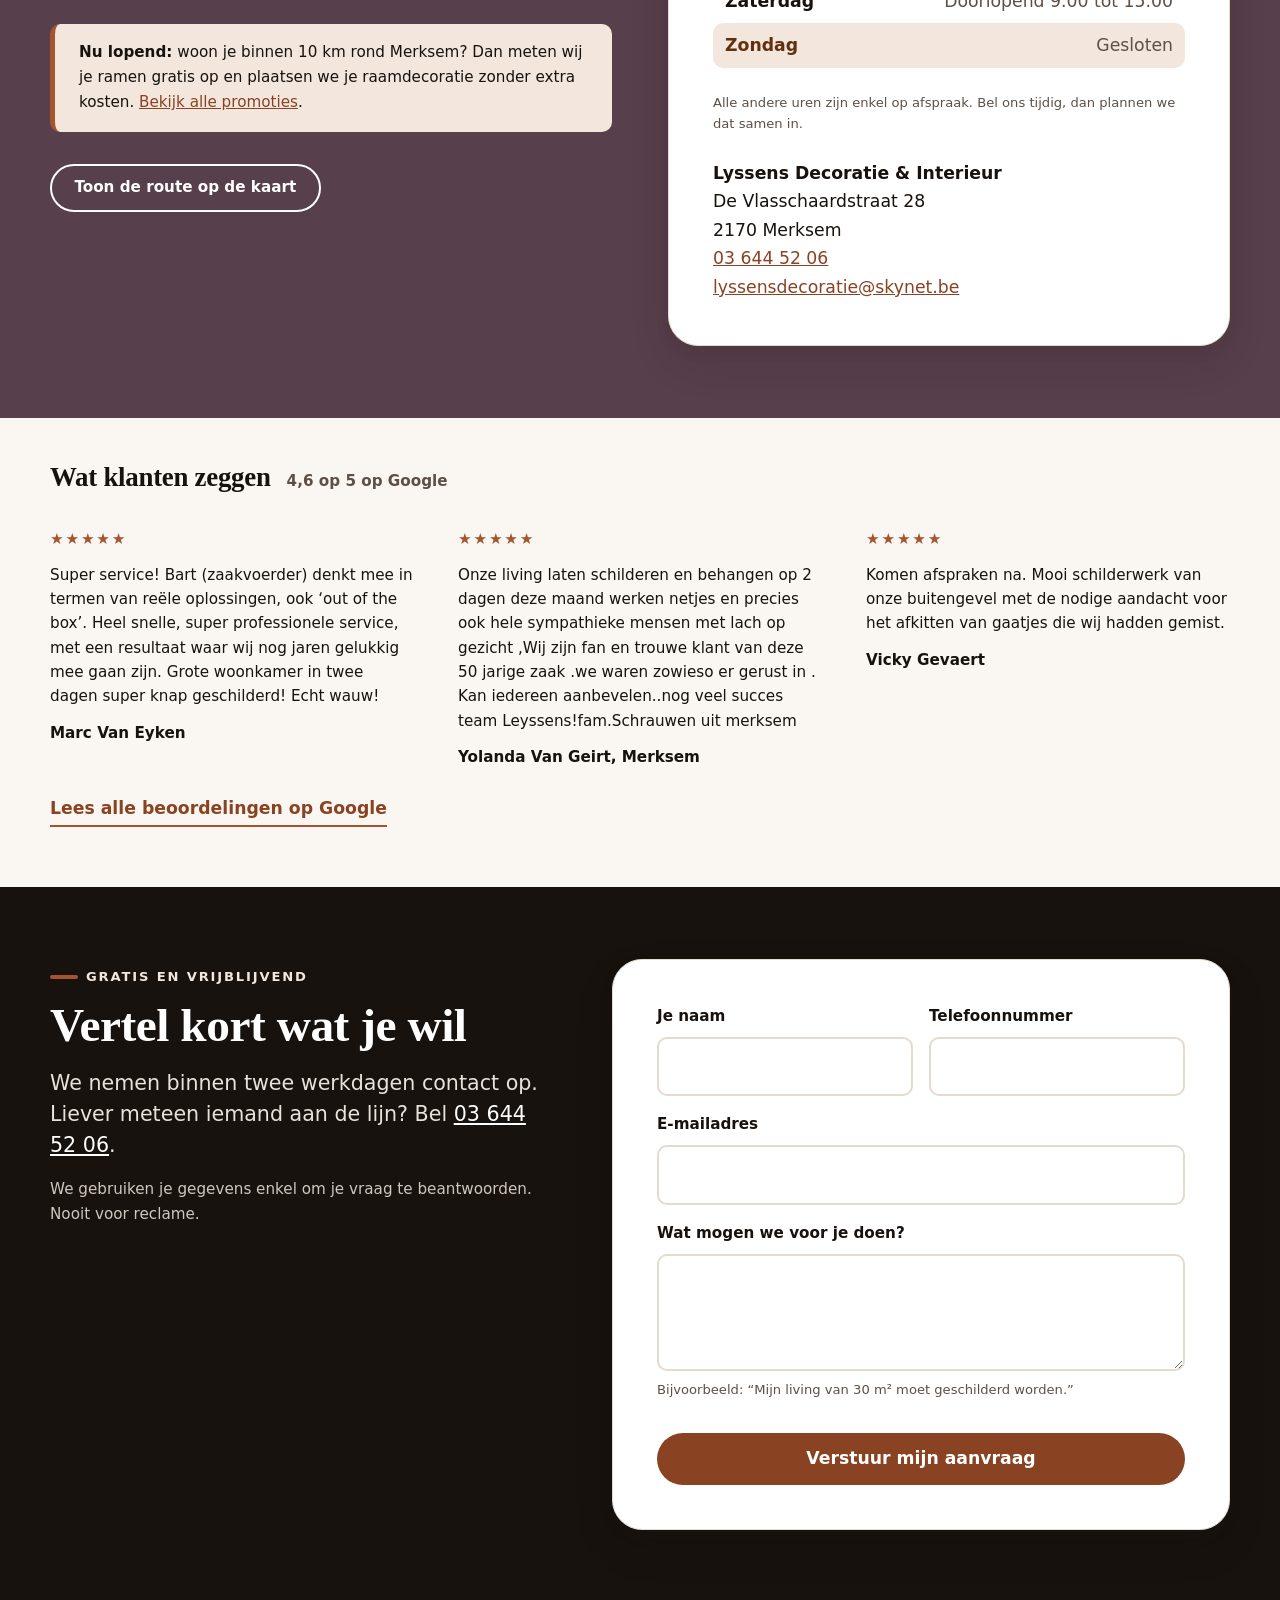
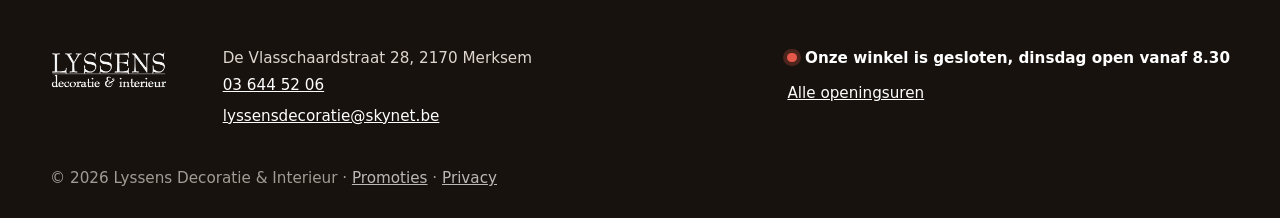
==== commit e30c1f14: "Compacte voettekst: adres, contact, winkelstatus en link naar openingsuren" ====
--- a/prototype/index.html
+++ b/prototype/index.html
@@ -433,41 +433,23 @@
 </main>
 
 <footer class="site-footer">
-  <div class="container">
-    <div class="footer-grid">
-      <div>
-        <a class="brand" href="index.html">
-          <img src="assets/img/lyssens-logo.png" alt="Lyssens decoratie &amp; interieur" width="420" height="138">
-        </a>
-        <p class="site-footer__intro">Al meer dan 50 jaar je schilder, behanger en decoratiewinkel in Merksem.</p>
-      </div>
-
-      <div>
-        <h3>Contact</h3>
-        <ul>
-          <li>De Vlasschaardstraat 28</li>
-          <li>2170 Merksem</li>
-          <li><a href="tel:+3236445206">03 644 52 06</a></li>
-          <li><a href="mailto:lyssensdecoratie@skynet.be">lyssensdecoratie@skynet.be</a></li>
-        </ul>
-      </div>
-
-      <div>
-        <h3>Snel naar</h3>
-        <ul>
-          <li><a href="werken.html">Wat wij uitvoeren</a></li>
-          <li><a href="winkel.html">Winkel &amp; openingsuren</a></li>
-          <li><a href="promotie.html">Promoties</a></li>
-          <li><a href="over.html">Over ons</a></li>
-          <li><a href="contact.html">Contact</a></li>
-        </ul>
-      </div>
-    </div>
-
-    <div class="footer-bottom">
-      <p>&copy; 2026 Lyssens Decoratie &amp; Interieur &middot; <a href="privacy.html">Privacy</a></p>
-      <p>Merksem &middot; Antwerpen &middot; Schoten &middot; Brasschaat &middot; Deurne &middot; Ekeren</p>
-    </div>
+  <div class="container voet">
+    <a class="brand voet__merk" href="index.html">
+      <img src="assets/img/lyssens-logo.png" alt="Lyssens decoratie &amp; interieur, naar de startpagina" width="420" height="138">
+    </a>
+
+    <address class="voet__contact">
+      De Vlasschaardstraat 28, 2170 Merksem<br>
+      <a href="tel:+3236445206">03 644 52 06</a><br>
+      <a href="mailto:lyssensdecoratie@skynet.be">lyssensdecoratie@skynet.be</a>
+    </address>
+
+    <div class="voet__uren">
+      <p class="voet__status" data-winkelstatus><span class="topbar__dot" aria-hidden="true"></span> <span data-winkelstatus-tekst>Onze winkel is open van dinsdag tot zaterdag</span></p>
+      <a href="winkel.html#openingsuren">Alle openingsuren</a>
+    </div>
+
+    <p class="voet__onder">&copy; 2026 Lyssens Decoratie &amp; Interieur &middot; <a href="promotie.html">Promoties</a> &middot; <a href="privacy.html">Privacy</a></p>
   </div>
 </footer>
 
--- a/prototype/assets/css/tokens.css
+++ b/prototype/assets/css/tokens.css
@@ -10,8 +10,8 @@
   --step-0: clamp(1rem, 0.97rem + 0.15vw, 1.08rem);
   --step-1: clamp(1.1rem, 1.05rem + 0.3vw, 1.3rem);
   --step-2: clamp(1.35rem, 1.2rem + 0.6vw, 1.7rem);
-  --step-3: clamp(1.8rem, 1.25rem + 2.1vw, 3rem);
-  --step-4: clamp(2.3rem, 1.4rem + 3.4vw, 4.3rem);
+  --step-3: clamp(1.65rem, 1.2rem + 2.2vw, 3rem);
+  --step-4: clamp(2.05rem, 1.3rem + 3.6vw, 4.3rem);
 
   --space-1: 0.25rem;
   --space-2: 0.5rem;
--- a/prototype/assets/css/base.css
+++ b/prototype/assets/css/base.css
@@ -43,6 +43,8 @@
   margin: 0 0 var(--space-4);
   font-weight: 600;
   letter-spacing: -0.01em;
+  /* Vangnet: een te lang woord mag nooit buiten het scherm lopen. */
+  overflow-wrap: break-word;
 }
 
 h1 {
--- a/prototype/assets/css/components.css
+++ b/prototype/assets/css/components.css
@@ -322,20 +322,22 @@
 
 .hero__grid {
   display: grid;
-  grid-template-columns: 1.05fr 1fr;
+  grid-template-columns: minmax(0, 1.05fr) minmax(0, 1fr);
   gap: var(--space-8);
   align-items: center;
 }
 
+/* Ruimere regelafstand: op een iPhone is de letter hoger en raakte de streek anders de volgende regel. */
 .hero h1 {
   margin-bottom: var(--space-5);
+  line-height: 1.25;
 }
 
 /* Onderstreping die zich als een kwaststreek uitschildert. Clone zorgt dat elke
    regel zijn eigen streek krijgt wanneer de titel afbreekt. */
 .hero__accent {
   color: var(--accent-strong);
-  padding-bottom: 0.14em;
+  padding-bottom: 0.04em;
   background-image: var(--brush);
   background-repeat: no-repeat;
   background-position: 0 100%;
@@ -447,11 +449,8 @@
 
 .hero__stage {
   position: relative;
-  display: flex;
-  align-items: flex-end;
-  justify-content: center;
+  width: 100%;
   aspect-ratio: 4 / 3.4;
-  padding-bottom: 3.5rem;
   border-radius: var(--radius-l);
   background: linear-gradient(158deg, var(--accent) 0%, var(--accent-deep) 100%);
 }
@@ -468,12 +467,17 @@
   background-image: url("data:image/svg+xml,%3Csvg xmlns='http://www.w3.org/2000/svg' width='180' height='180'%3E%3Cfilter id='n'%3E%3CfeTurbulence type='fractalNoise' baseFrequency='0.85' numOctaves='3'/%3E%3C/filter%3E%3Crect width='180' height='180' filter='url(%23n)'/%3E%3C/svg%3E");
 }
 
-/* De figuur steekt boven het kleurvlak uit, zoals een uitgeknipte foto. */
+/* De figuur steekt boven het kleurvlak uit, zoals een uitgeknipte foto.
+   Absoluut geplaatst: Safari maakt het vlak anders zo breed als de figuur. */
 .hero__person {
-  height: 102%;
+  position: absolute;
+  left: 50%;
+  bottom: 3.5rem;
+  height: calc((100% - 3.5rem) * 1.1);
   width: auto;
+  max-width: none;
+  transform: translateX(-50%);
   object-fit: contain;
-  margin-top: -9%;
 }
 
 .hero__figure .badge-circle {
@@ -578,7 +582,7 @@
 
 @media (max-width: 62rem) {
   .hero__grid {
-    grid-template-columns: 1fr;
+    grid-template-columns: minmax(0, 1fr);
   }
 
   .badge-circle {
@@ -1805,7 +1809,7 @@
     grid-template-columns: repeat(2, minmax(0, 1fr));
     gap: var(--space-2);
     margin-top: var(--space-5);
-    padding: var(--space-3);
+    padding: var(--space-2);
   }
 
   .werk-index__groep,
@@ -1818,15 +1822,21 @@
   }
 
   .werk-index a {
-    gap: var(--space-2);
-    padding: 0.6rem 0.75rem;
+    flex-direction: column;
+    gap: 0;
+    padding: 0.5rem 0.6rem 0.6rem;
   }
 
   .werk-index strong {
-    font-size: var(--step-0);
-    min-width: 0;
-    overflow-wrap: anywhere;
-    hyphens: auto;
+    font-size: 0.95rem;
+    overflow-wrap: break-word;
+  }
+}
+
+/* Op de smalste gsm's passen lange namen als "Interieuradvies" niet in twee kolommen. */
+@media (max-width: 24rem) {
+  .werk-index {
+    grid-template-columns: minmax(0, 1fr);
   }
 }
 
@@ -2072,64 +2082,84 @@
   font-size: 0.9rem;
 }
 
-/* ---------- Voet ---------- */
+/* ---------- Voet: enkel wat je echt zoekt, adres, contact en openingsuren ---------- */
 
 .site-footer {
   background: var(--ink);
   color: #ded6ce;
-  padding-block: var(--space-8) var(--space-5);
+  padding-block: var(--space-7) var(--space-5);
+  font-size: var(--step-s);
+  line-height: 1.6;
 }
 
 .site-footer a {
   display: inline-block;
   padding-block: 0.2rem;
-  color: inherit;
-}
-
-.site-footer .brand {
   color: #fff;
 }
 
-.site-footer__intro {
-  margin-top: var(--space-5);
-  max-width: 34ch;
-}
-
-.footer-grid {
-  display: grid;
-  grid-template-columns: 1.3fr 1fr 1fr;
-  gap: var(--space-7);
-}
-
-.footer-grid h3 {
+.voet {
+  display: grid;
+  grid-template-columns: auto 1fr auto;
+  gap: var(--space-5) var(--space-8);
+  align-items: start;
+}
+
+.voet__merk {
+  justify-self: start;
+}
+
+.voet__merk img {
+  height: 2.6rem;
+  width: auto;
+}
+
+.voet__contact {
+  font-style: normal;
+}
+
+.voet__status {
+  display: flex;
+  align-items: center;
+  gap: var(--space-2);
+  margin: 0 0 var(--space-2);
   color: #fff;
-  font-size: var(--step-0);
-  font-family: var(--font-body);
-  text-transform: uppercase;
-  letter-spacing: 0.1em;
-}
-
-.footer-grid ul {
-  list-style: none;
-  padding: 0;
-  margin: 0;
-  display: grid;
-  gap: var(--space-2);
-}
-
-.footer-bottom {
-  margin-top: var(--space-8);
-  display: flex;
-  flex-wrap: wrap;
-  justify-content: space-between;
-  gap: var(--space-3);
-  font-size: var(--step-s);
-  opacity: 0.75;
+  font-weight: 700;
+}
+
+.voet__onder {
+  grid-column: 1 / -1;
+  margin: var(--space-2) 0 0;
+  opacity: 0.7;
 }
 
 @media (max-width: 62rem) {
-  .footer-grid {
+  .voet {
+    grid-template-columns: 1fr 1fr;
+  }
+
+  .voet__merk {
+    grid-column: 1 / -1;
+  }
+}
+
+/* Op gsm alles onder elkaar, zonder logo: dat staat al bovenaan. */
+@media (max-width: 45rem) {
+  .site-footer {
+    padding-block: var(--space-6) var(--space-4);
+  }
+
+  .voet {
     grid-template-columns: 1fr;
+    gap: var(--space-4);
+  }
+
+  .site-footer .voet__merk {
+    display: none;
+  }
+
+  .voet__onder {
+    margin-top: 0;
   }
 }
 
@@ -2195,6 +2225,11 @@
     font-size: 1.3rem;
   }
 
+  .seal span {
+    font-size: 0.5rem;
+    letter-spacing: 0.04em;
+  }
+
   .hours li {
     flex-direction: column;
     gap: 0;
@@ -2662,7 +2697,9 @@
   position: absolute;
   z-index: 1;
   left: max(var(--space-5), calc(50% - var(--container) / 2));
-  bottom: var(--space-5);
+  right: var(--space-5);
+  /* Hoog genoeg boven de rand, zodat het kleurstaaltje van de volgende sectie het niet bedekt. */
+  bottom: 2.75rem;
   color: #fff;
   font-size: var(--step-s);
   font-weight: 600;
@@ -2788,3 +2825,154 @@
     margin-top: 0;
   }
 }
+
+/* ---------- Foto vergroten bij klikken ---------- */
+
+.vergroot {
+  position: relative;
+  display: block;
+  width: 100%;
+  margin: 0;
+  padding: 0;
+  border: 0;
+  border-radius: inherit;
+  background: none;
+  font: inherit;
+  cursor: zoom-in;
+}
+
+/* Waar de foto het vlak vult, vult de knop het ook. */
+.photo-card > .vergroot,
+.collage .vergroot {
+  height: 100%;
+}
+
+.vergroot:focus-visible {
+  outline: 3px solid var(--highlight);
+  outline-offset: 3px;
+}
+
+/* Geen teken op elke foto: de muis wordt een vergrootglas en de foto licht zacht op. */
+.vergroot img {
+  transition: filter var(--transition);
+}
+
+.vergroot:hover img {
+  filter: brightness(1.07) saturate(1.06);
+}
+
+/* Bij een reeks foto's één rustig label, zoals "4 foto's". */
+.vergroot__aantal {
+  position: absolute;
+  left: 0.75rem;
+  bottom: 0.75rem;
+  padding: 0.3rem 0.75rem;
+  border-radius: var(--radius-pill);
+  background: rgb(23 18 14 / 72%);
+  color: #fff;
+  font-size: var(--step-xs);
+  font-weight: 700;
+  pointer-events: none;
+  backdrop-filter: blur(4px);
+}
+
+.lichtbak {
+  max-width: 94vw;
+  max-height: 94vh;
+  padding: 0;
+  border: 0;
+  background: transparent;
+  overflow: visible;
+}
+
+.lichtbak::backdrop {
+  background: rgb(20 15 10 / 90%);
+}
+
+.lichtbak img {
+  display: block;
+  width: min(94vw, 1400px);
+  height: 82vh;
+  object-fit: contain;
+}
+
+.lichtbak__tekst {
+  margin: var(--space-3) auto 0;
+  max-width: 60ch;
+  color: #fff;
+  font-size: var(--step-s);
+  text-align: center;
+}
+
+.lichtbak__sluit,
+.lichtbak__blader {
+  position: fixed;
+  display: grid;
+  place-content: center;
+  width: 2.75rem;
+  height: 2.75rem;
+  border: 0;
+  border-radius: 50%;
+  background: rgb(255 255 255 / 92%);
+  color: var(--ink);
+  font-size: 1.6rem;
+  line-height: 1;
+  cursor: pointer;
+}
+
+.lichtbak__sluit {
+  top: var(--space-4);
+  right: var(--space-4);
+}
+
+.lichtbak__blader {
+  top: 50%;
+  translate: 0 -50%;
+  font-size: 2rem;
+}
+
+.lichtbak__blader--vorige {
+  left: var(--space-4);
+}
+
+.lichtbak__blader--volgende {
+  right: var(--space-4);
+}
+
+.lichtbak:not([data-reeks]) .lichtbak__blader {
+  display: none;
+}
+
+/* Op een gsm blader je met vegen; de knoppen zakken dan naar onder, uit de foto. */
+@media (hover: none) and (max-width: 45rem) {
+  .lichtbak__blader {
+    top: auto;
+    bottom: var(--space-4);
+    translate: none;
+  }
+}
+
+.lichtbak img {
+  touch-action: pan-y;
+  user-select: none;
+  -webkit-user-drag: none;
+}
+
+.lichtbak__teller {
+  margin-right: var(--space-3);
+  font-weight: 700;
+}
+
+.lichtbak__teller:empty {
+  display: none;
+}
+
+.lichtbak__sluit:focus-visible,
+.lichtbak__blader:focus-visible {
+  outline: 3px solid var(--highlight);
+  outline-offset: 3px;
+}
+
+html:has(.lichtbak[open]) {
+  overflow: hidden;
+}
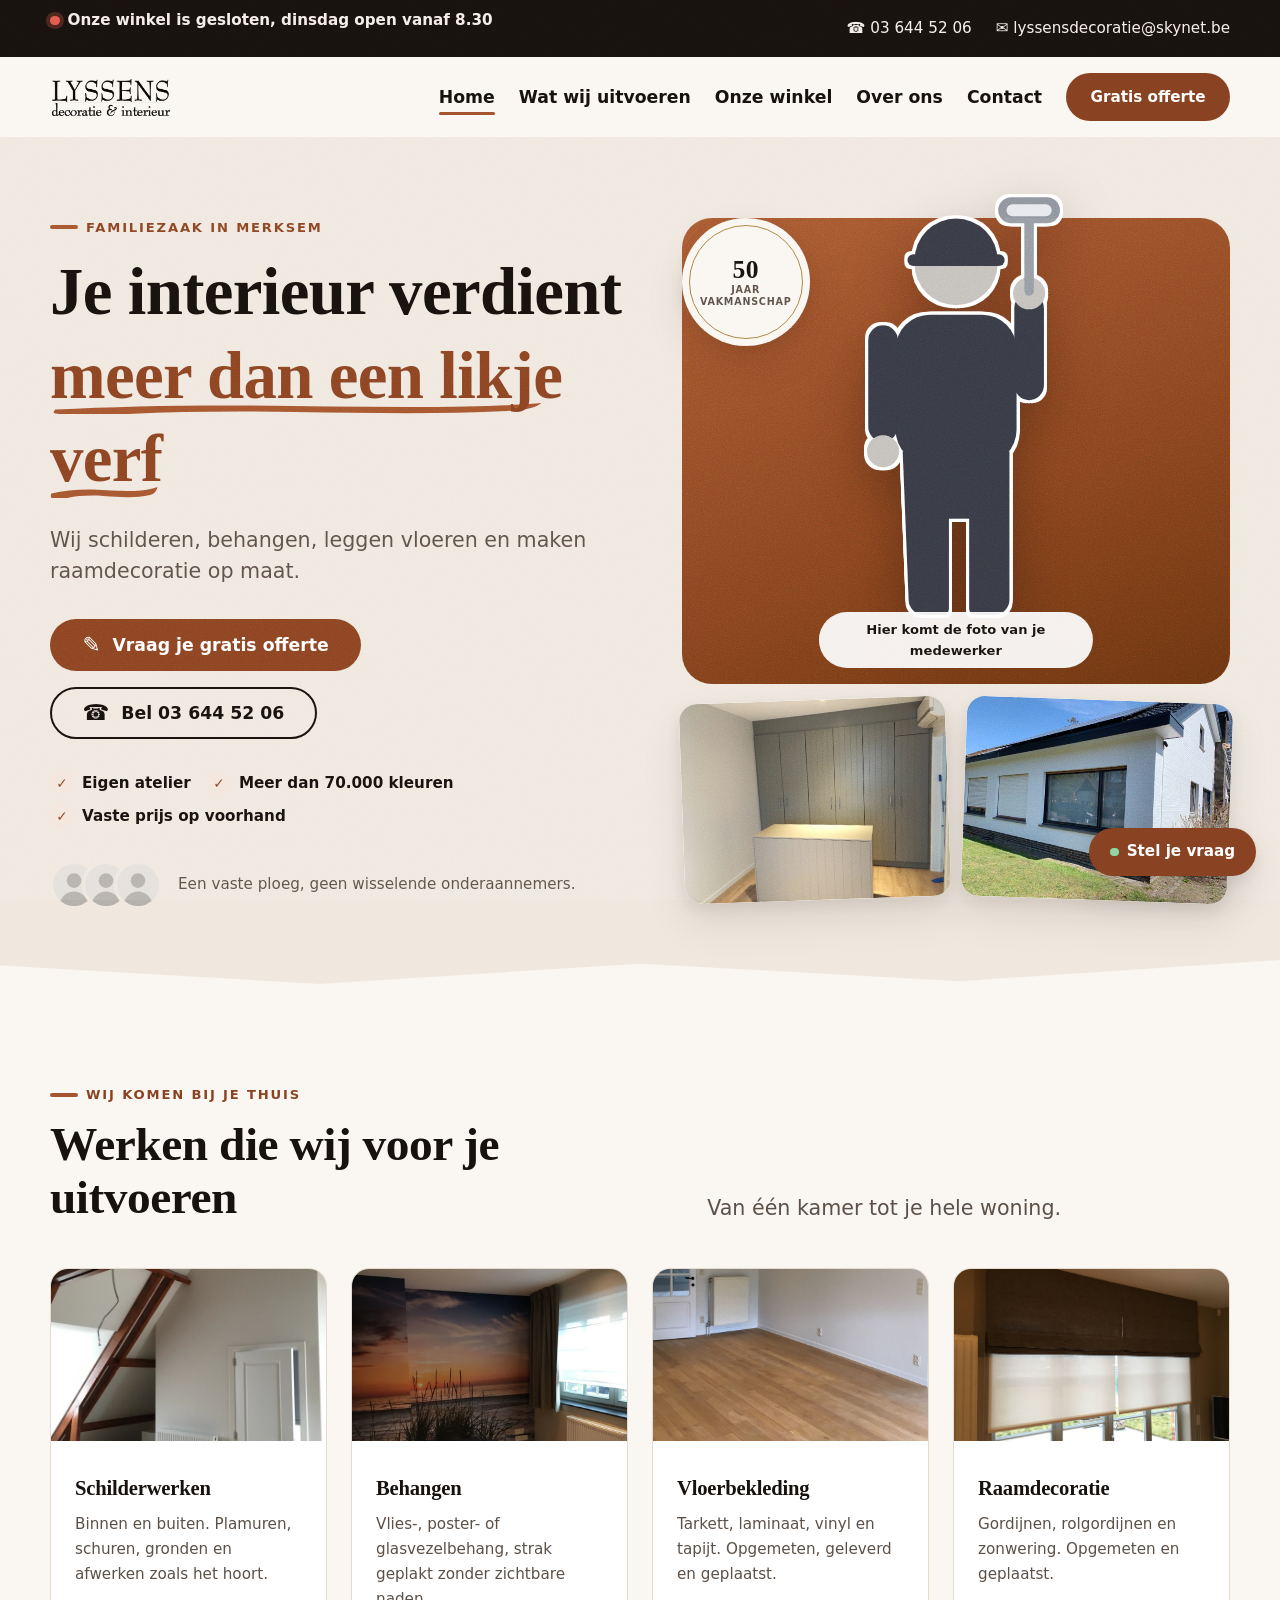
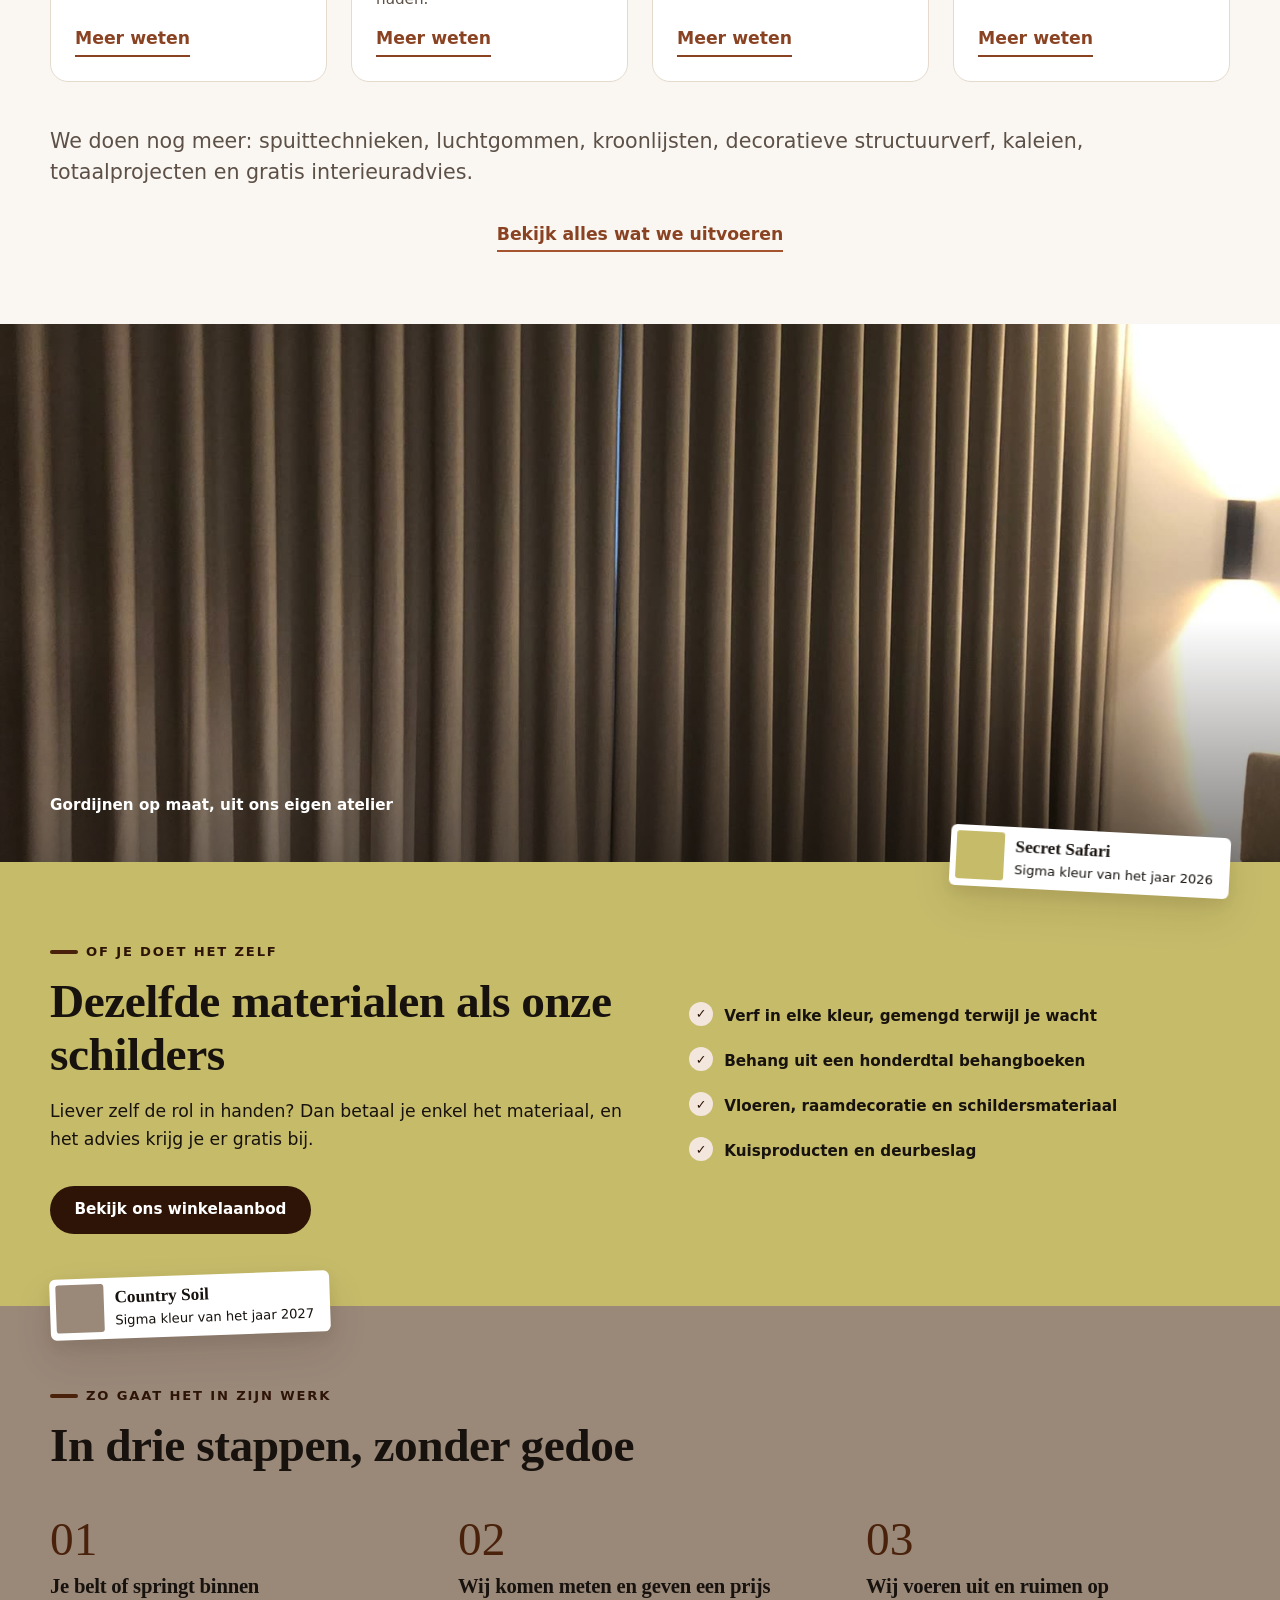
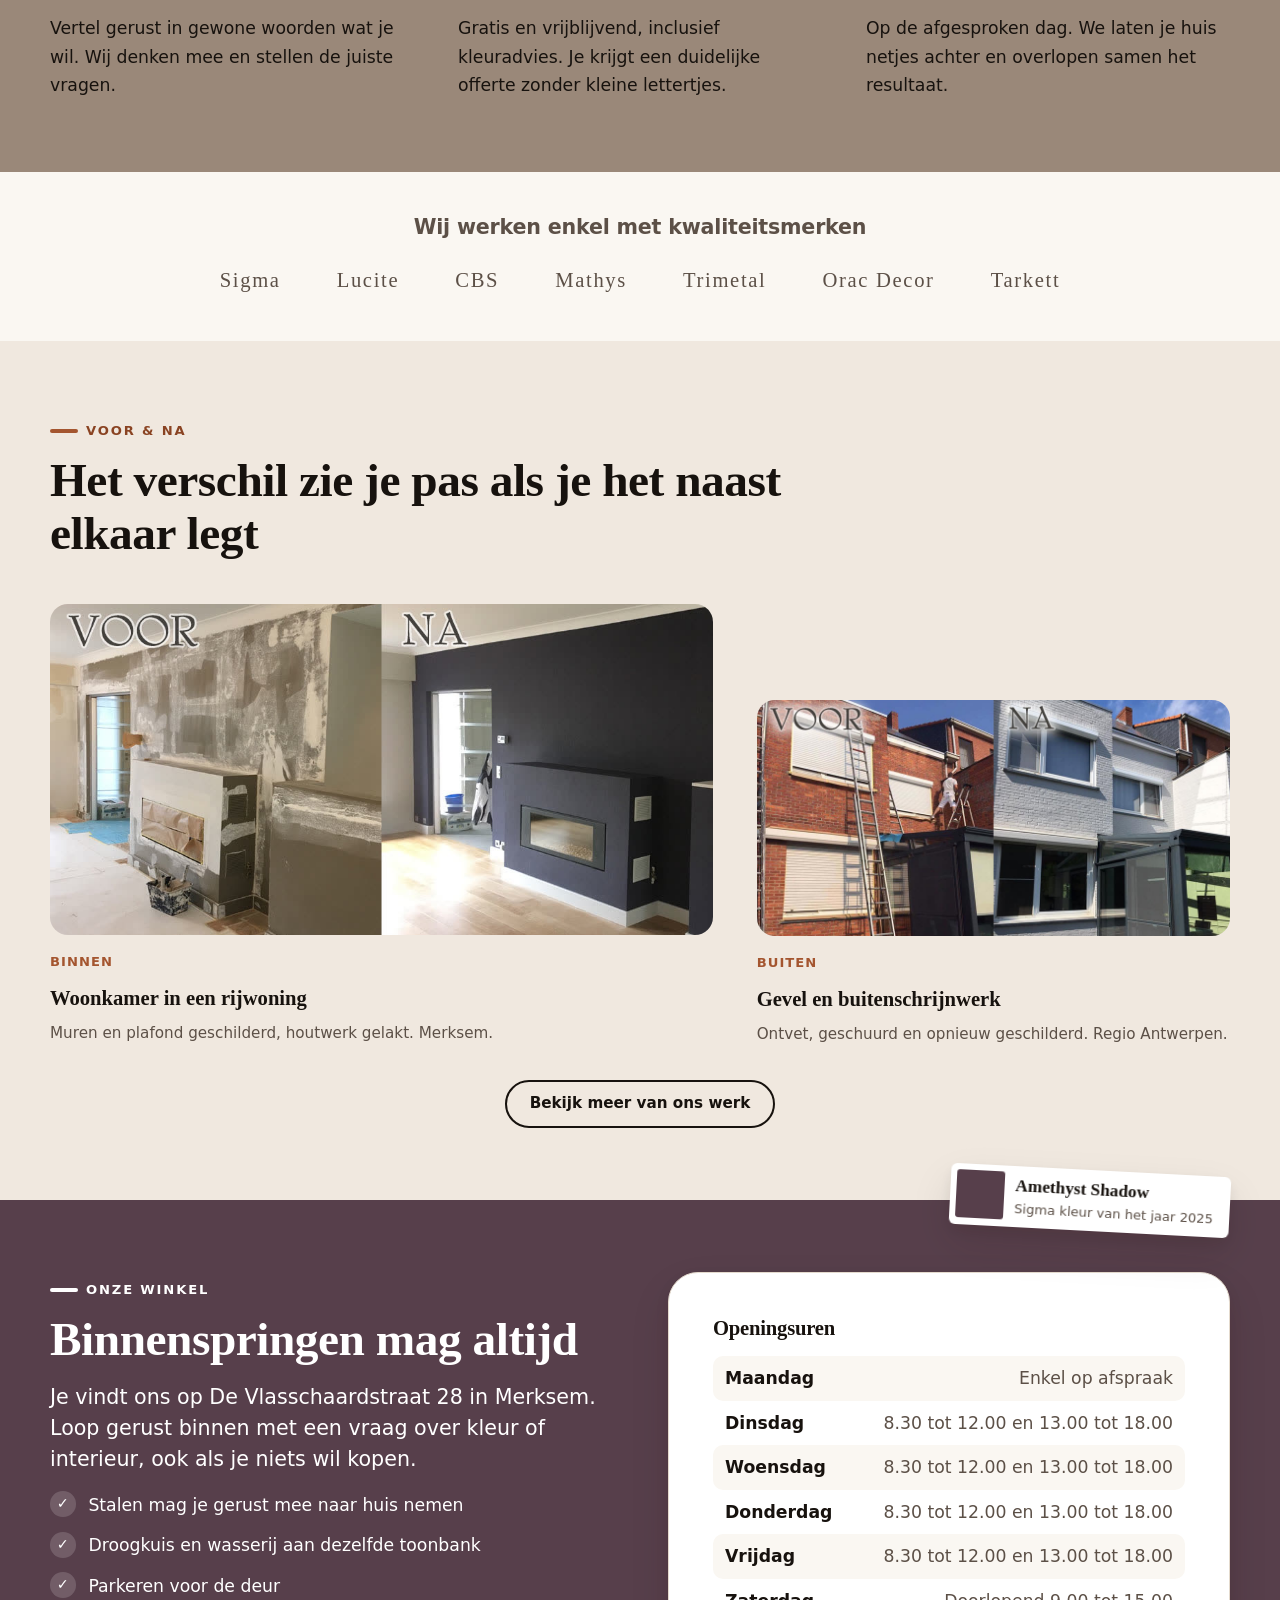
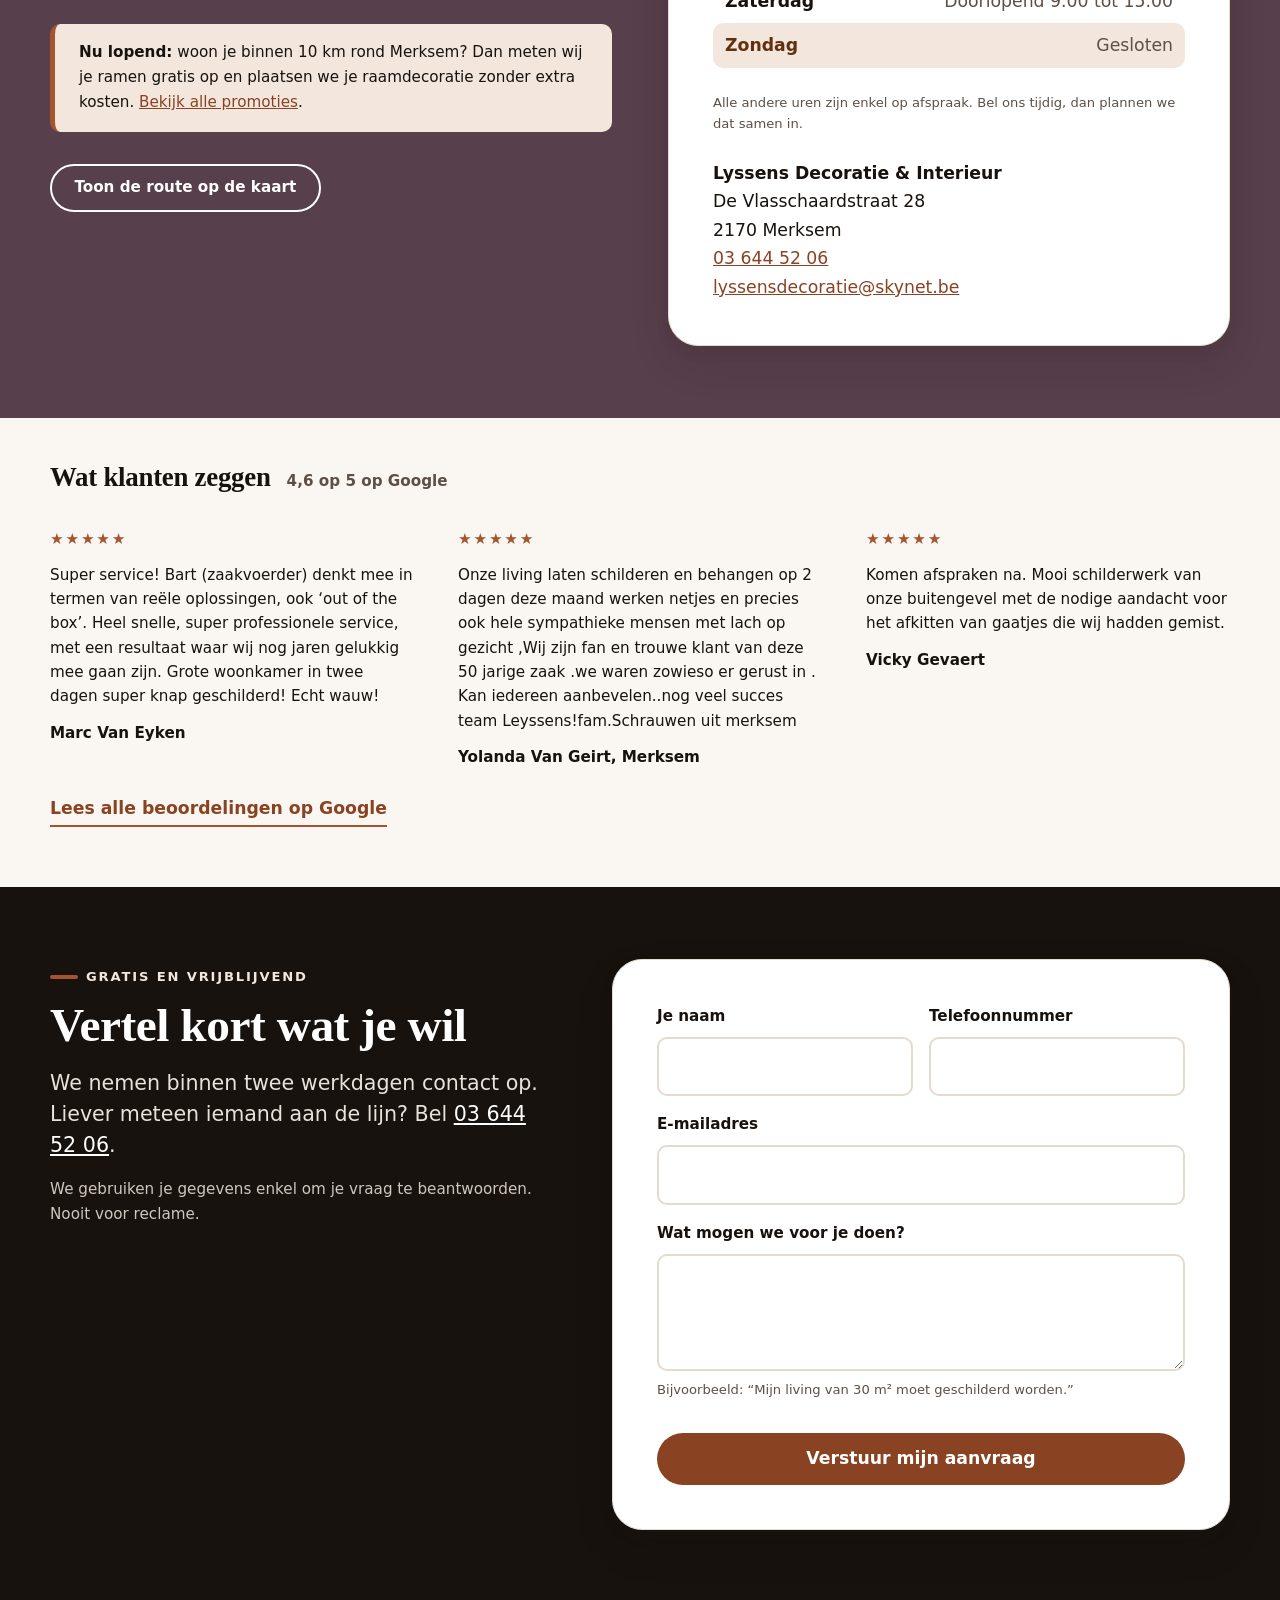
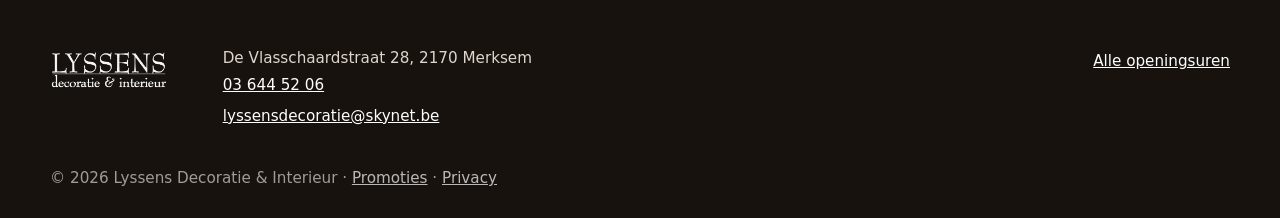
==== commit ff2a393e: "Voettekst: winkelstatus weg, enkel link naar openingsuren" ====
--- a/prototype/index.html
+++ b/prototype/index.html
@@ -445,7 +445,6 @@
     </address>
 
     <div class="voet__uren">
-      <p class="voet__status" data-winkelstatus><span class="topbar__dot" aria-hidden="true"></span> <span data-winkelstatus-tekst>Onze winkel is open van dinsdag tot zaterdag</span></p>
       <a href="winkel.html#openingsuren">Alle openingsuren</a>
     </div>
 
--- a/prototype/assets/css/components.css
+++ b/prototype/assets/css/components.css
@@ -2116,15 +2116,6 @@
 
 .voet__contact {
   font-style: normal;
-}
-
-.voet__status {
-  display: flex;
-  align-items: center;
-  gap: var(--space-2);
-  margin: 0 0 var(--space-2);
-  color: #fff;
-  font-weight: 700;
 }
 
 .voet__onder {
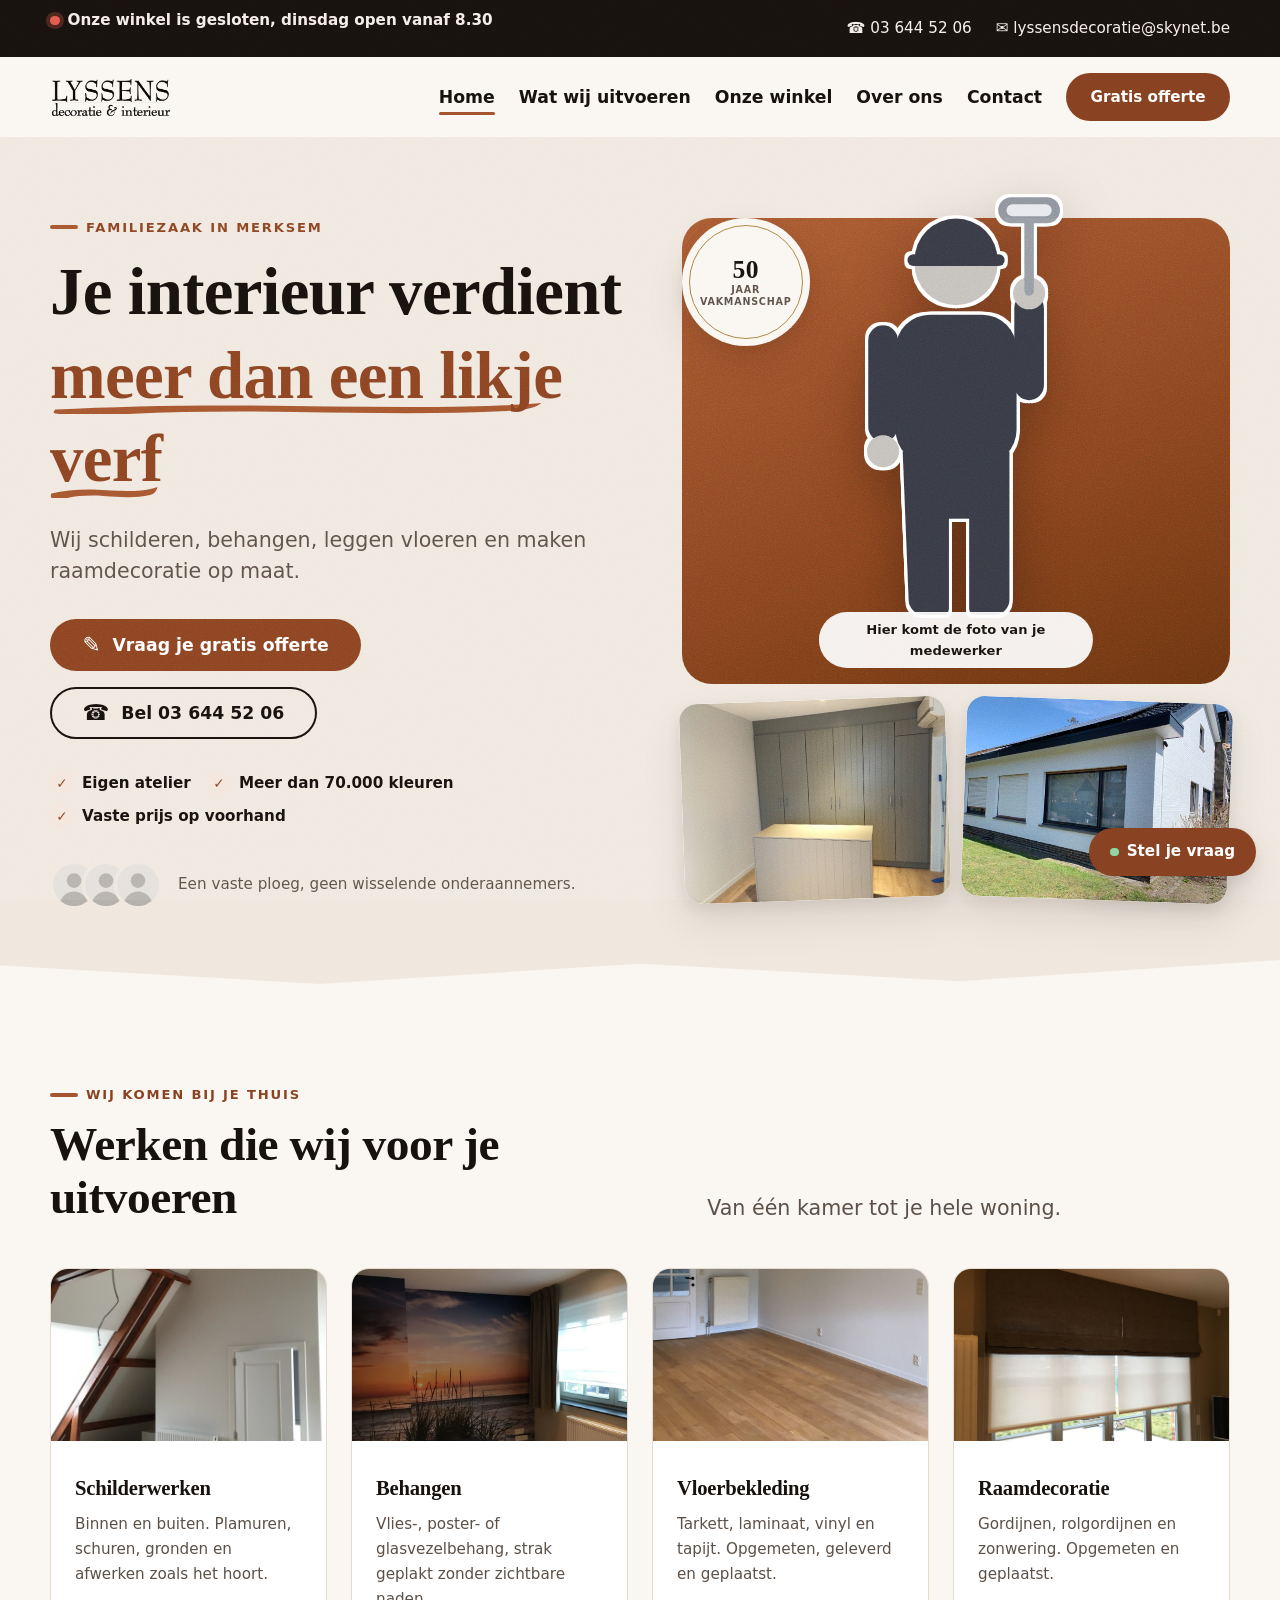
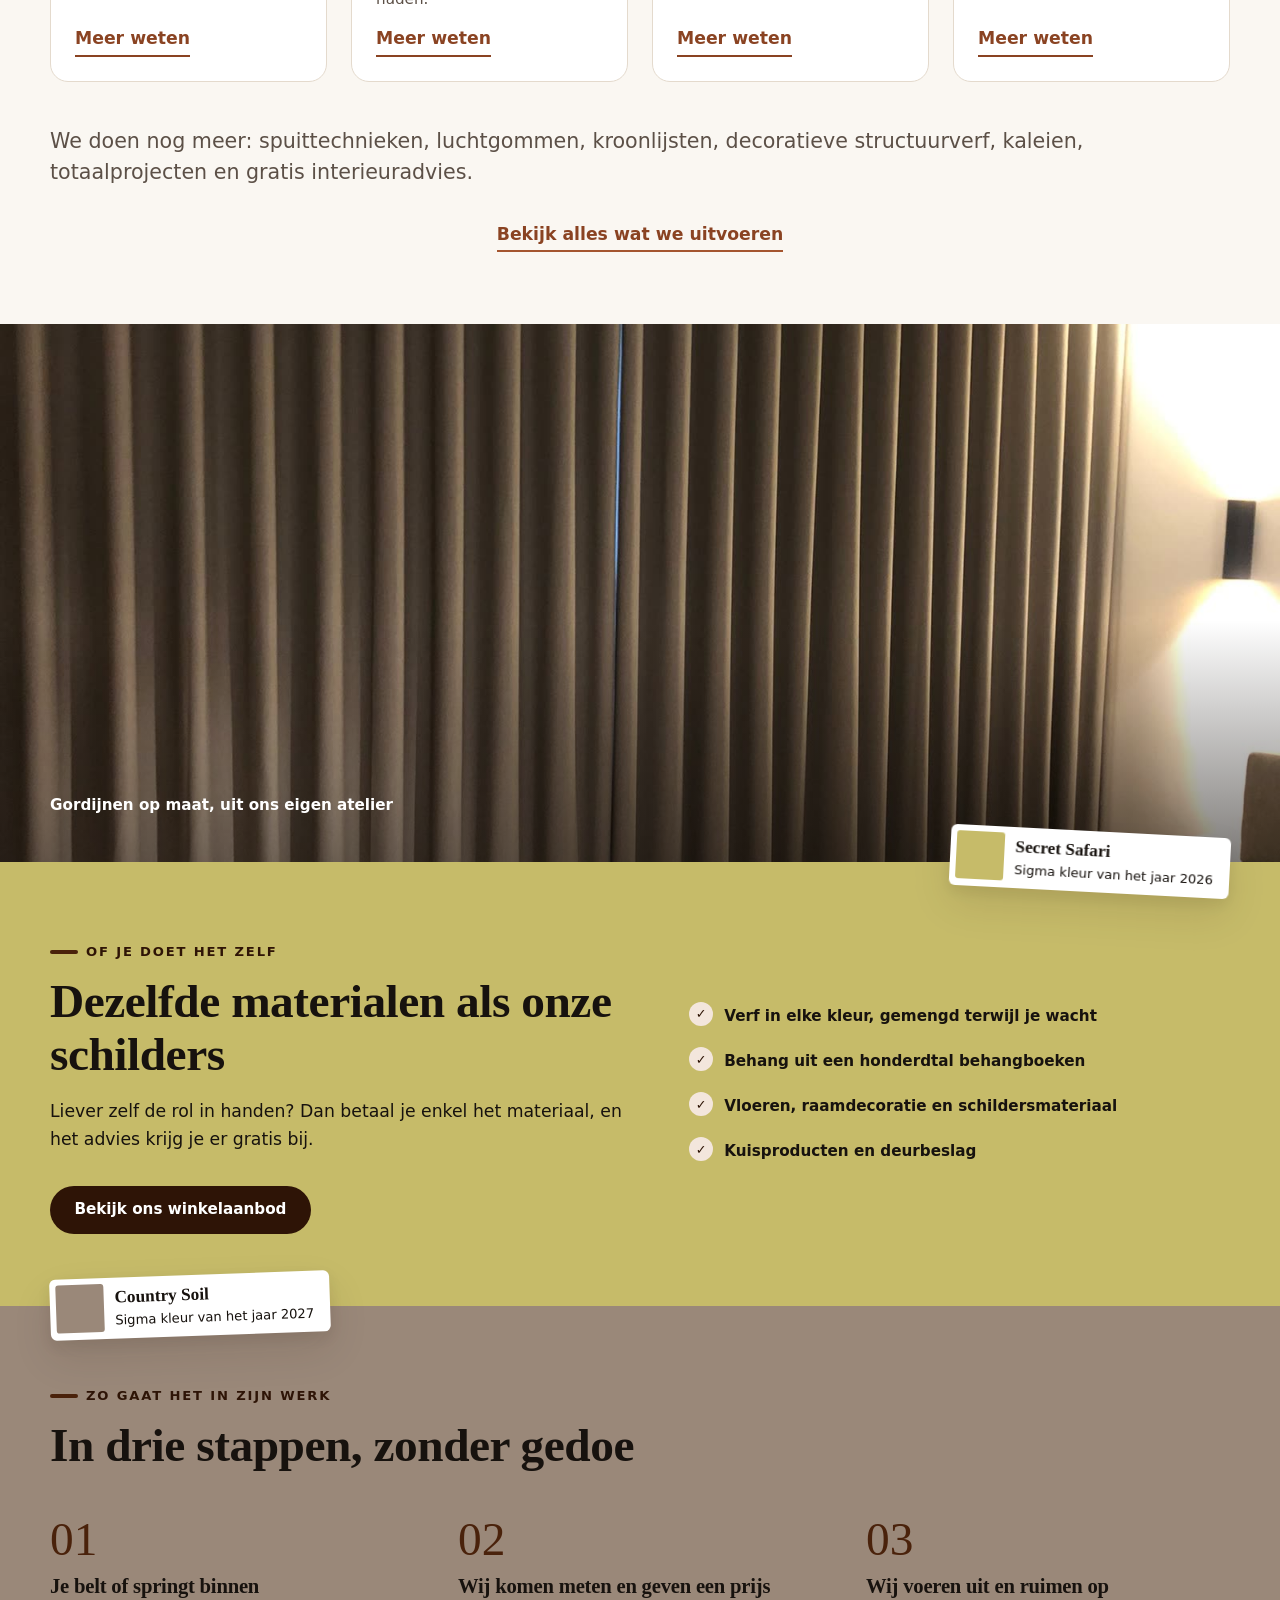
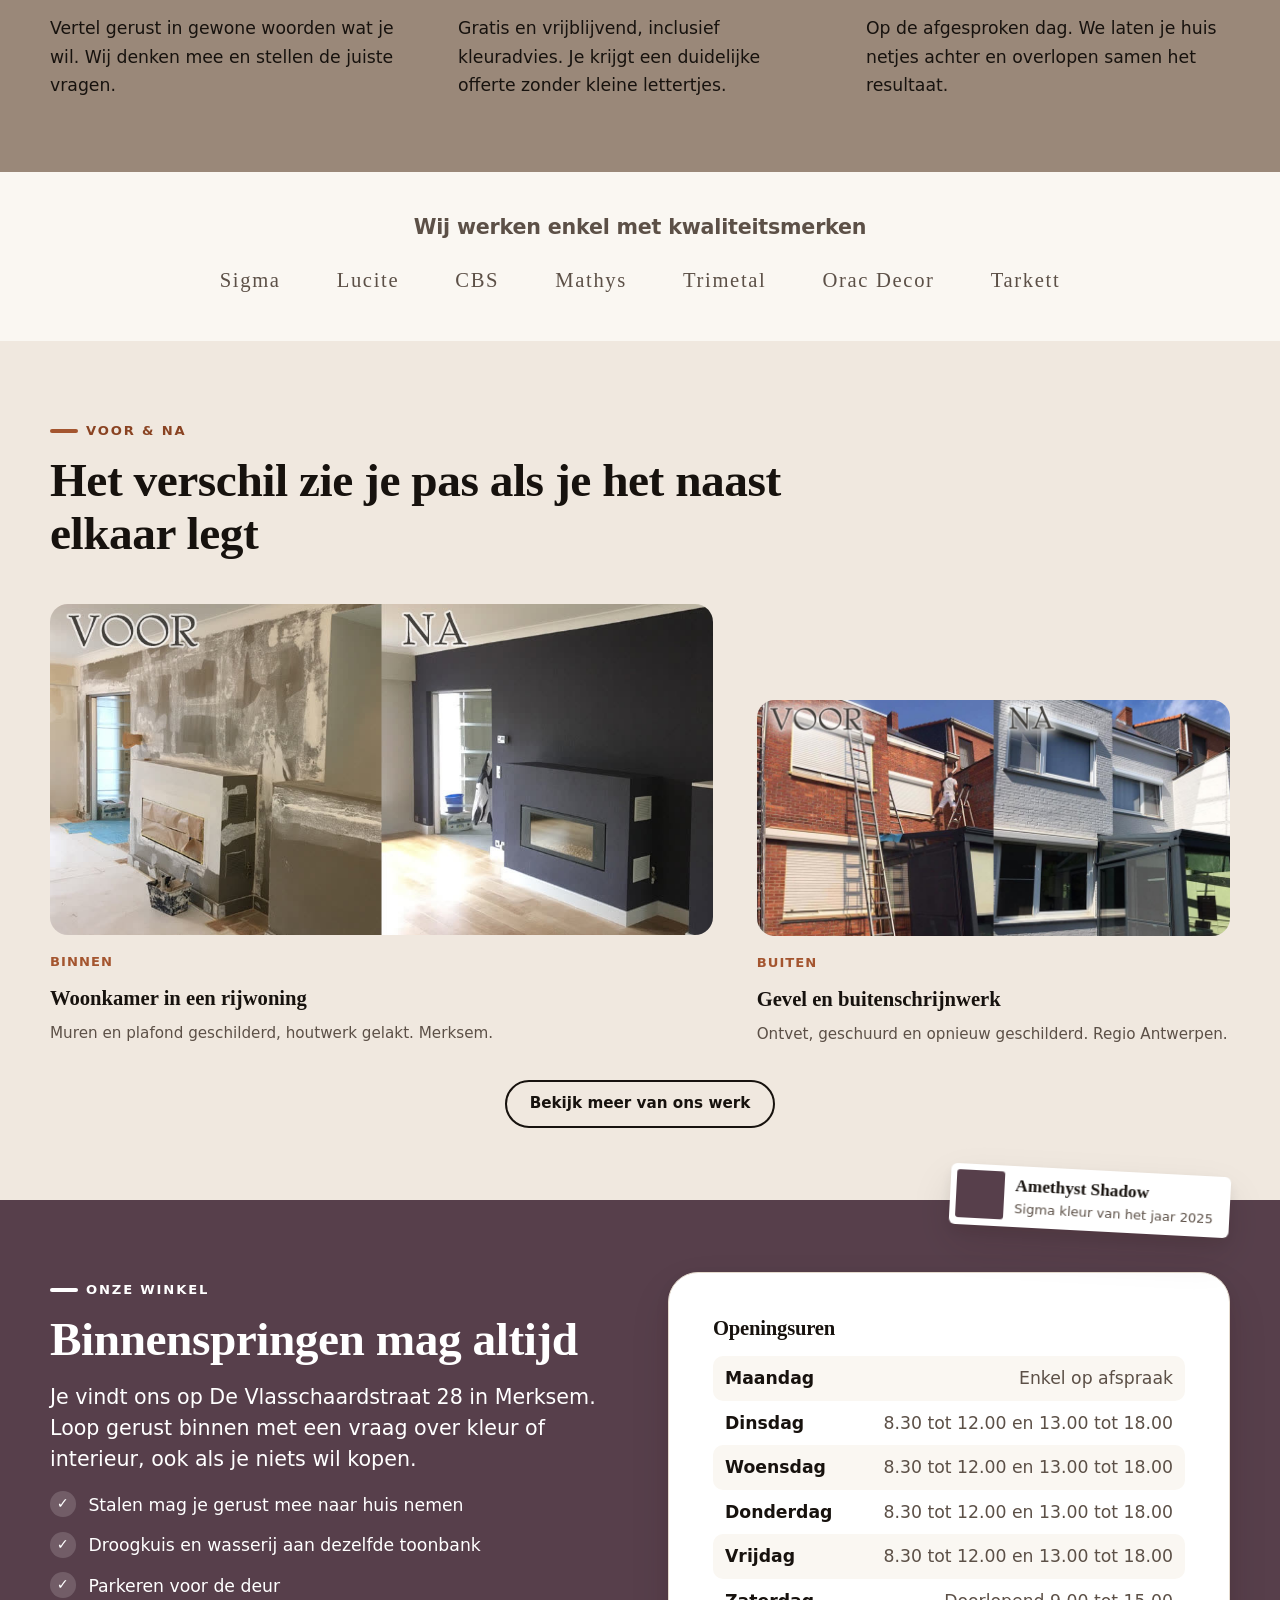
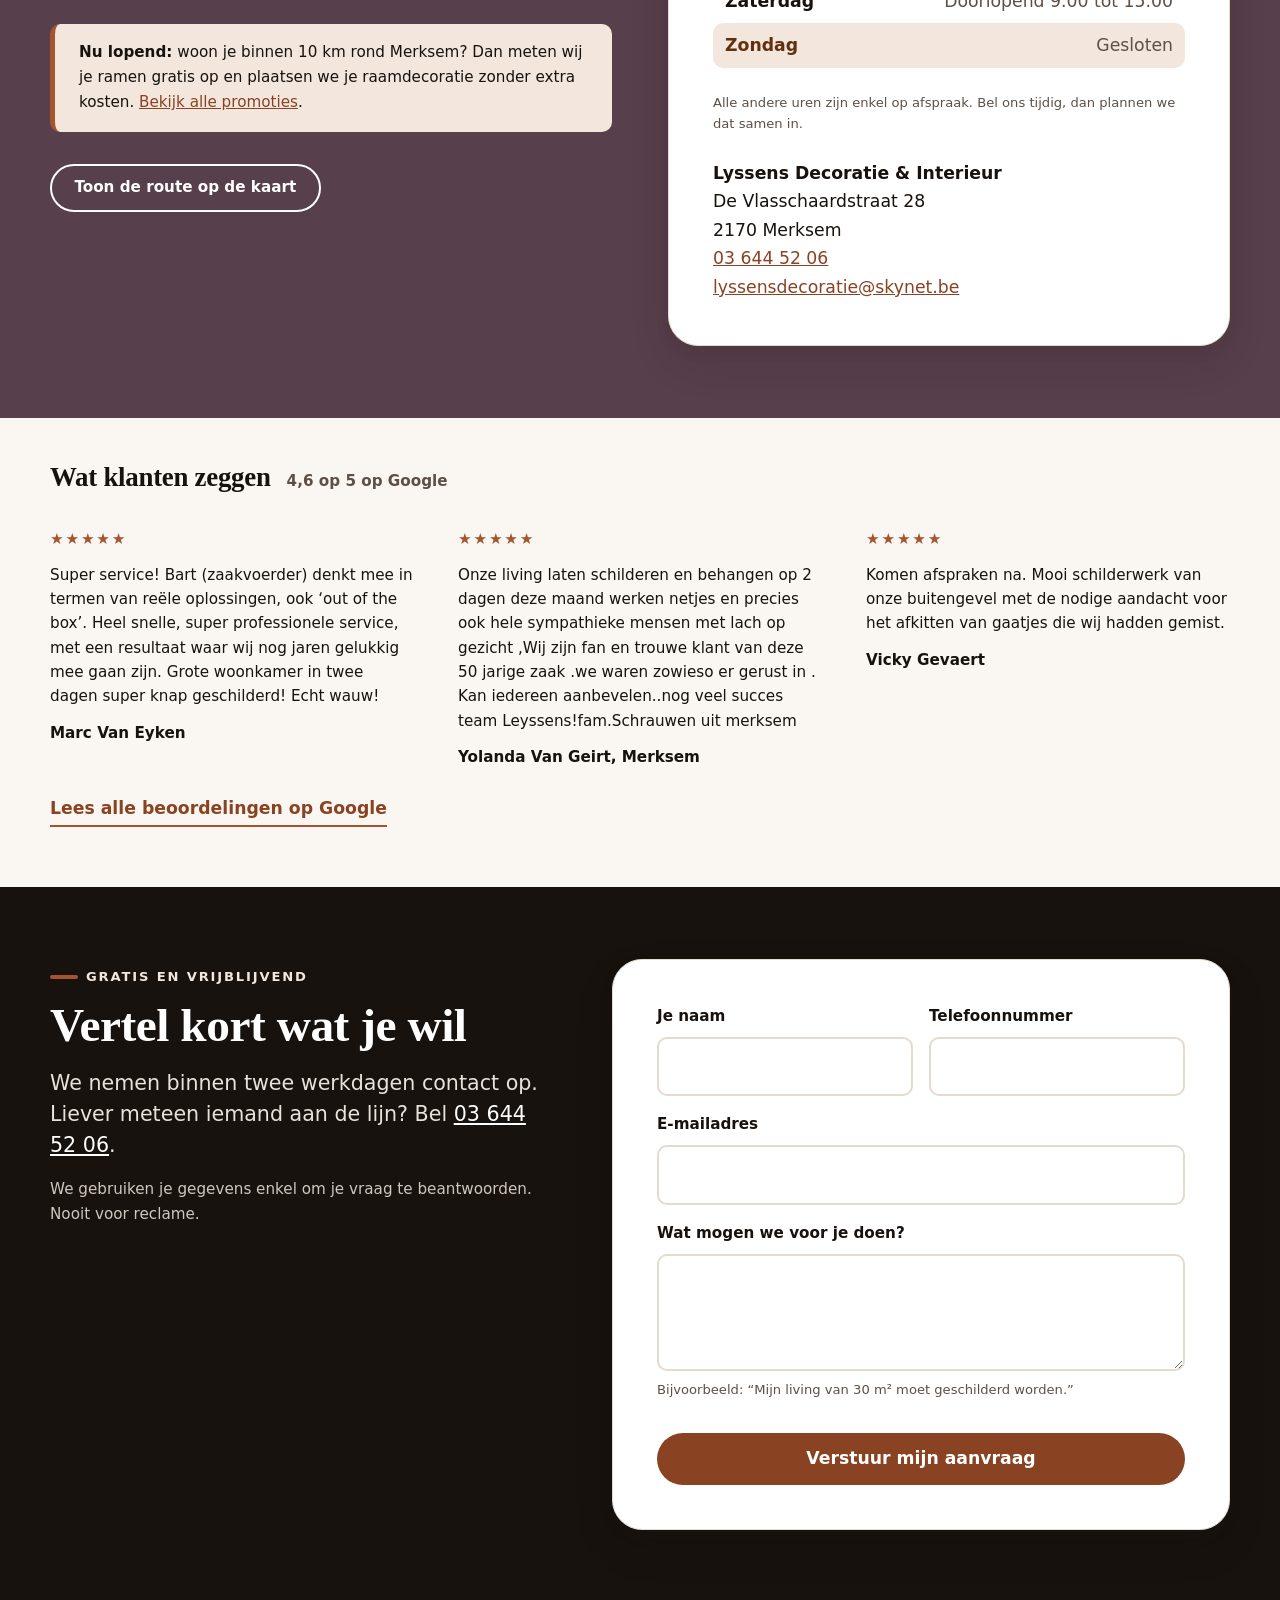
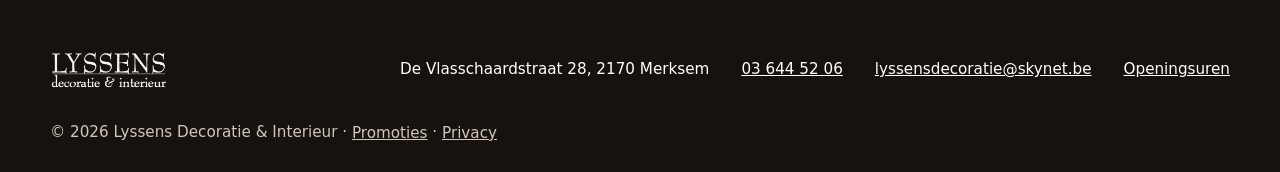
==== commit 2975b821: "Voettekst: logo en gegevens op één rij, tablet twee per rij, gsm onder elkaar" ====
--- a/prototype/index.html
+++ b/prototype/index.html
@@ -438,15 +438,12 @@
       <img src="assets/img/lyssens-logo.png" alt="Lyssens decoratie &amp; interieur, naar de startpagina" width="420" height="138">
     </a>
 
-    <address class="voet__contact">
-      De Vlasschaardstraat 28, 2170 Merksem<br>
-      <a href="tel:+3236445206">03 644 52 06</a><br>
-      <a href="mailto:lyssensdecoratie@skynet.be">lyssensdecoratie@skynet.be</a>
-    </address>
-
-    <div class="voet__uren">
-      <a href="winkel.html#openingsuren">Alle openingsuren</a>
-    </div>
+    <ul class="voet__info">
+      <li>De Vlasschaardstraat 28, 2170 Merksem</li>
+      <li><a href="tel:+3236445206">03 644 52 06</a></li>
+      <li><a href="mailto:lyssensdecoratie@skynet.be">lyssensdecoratie@skynet.be</a></li>
+      <li><a href="winkel.html#openingsuren">Openingsuren</a></li>
+    </ul>
 
     <p class="voet__onder">&copy; 2026 Lyssens Decoratie &amp; Interieur &middot; <a href="promotie.html">Promoties</a> &middot; <a href="privacy.html">Privacy</a></p>
   </div>
--- a/prototype/assets/css/components.css
+++ b/prototype/assets/css/components.css
@@ -2082,11 +2082,11 @@
   font-size: 0.9rem;
 }
 
-/* ---------- Voet: enkel wat je echt zoekt, adres, contact en openingsuren ---------- */
+/* ---------- Voet: logo en de praktische gegevens op één rij ---------- */
 
 .site-footer {
   background: var(--ink);
-  color: #ded6ce;
+  color: #fff;
   padding-block: var(--space-7) var(--space-5);
   font-size: var(--step-s);
   line-height: 1.6;
@@ -2095,18 +2095,15 @@
 .site-footer a {
   display: inline-block;
   padding-block: 0.2rem;
-  color: #fff;
+  color: inherit;
 }
 
 .voet {
-  display: grid;
-  grid-template-columns: auto 1fr auto;
+  display: flex;
+  flex-wrap: wrap;
+  align-items: center;
+  justify-content: space-between;
   gap: var(--space-5) var(--space-8);
-  align-items: start;
-}
-
-.voet__merk {
-  justify-self: start;
 }
 
 .voet__merk img {
@@ -2114,23 +2111,34 @@
   width: auto;
 }
 
-.voet__contact {
-  font-style: normal;
+.voet__info {
+  display: flex;
+  flex-wrap: wrap;
+  align-items: center;
+  gap: var(--space-2) var(--space-6);
+  margin: 0;
+  padding: 0;
+  list-style: none;
 }
 
 .voet__onder {
-  grid-column: 1 / -1;
-  margin: var(--space-2) 0 0;
-  opacity: 0.7;
-}
-
+  flex-basis: 100%;
+  margin: 0;
+  color: #cfc7bf;
+}
+
+.voet__onder a {
+  color: inherit;
+}
+
+/* Tablet: logo boven, gegevens netjes twee per rij. */
 @media (max-width: 62rem) {
-  .voet {
-    grid-template-columns: 1fr 1fr;
-  }
-
-  .voet__merk {
-    grid-column: 1 / -1;
+  .voet__info {
+    display: grid;
+    grid-template-columns: repeat(2, auto);
+    flex-basis: 100%;
+    justify-content: start;
+    gap: var(--space-1) var(--space-7);
   }
 }
 
@@ -2141,7 +2149,6 @@
   }
 
   .voet {
-    grid-template-columns: 1fr;
     gap: var(--space-4);
   }
 
@@ -2149,8 +2156,9 @@
     display: none;
   }
 
-  .voet__onder {
-    margin-top: 0;
+  .voet__info {
+    grid-template-columns: minmax(0, 1fr);
+    gap: 0;
   }
 }
 
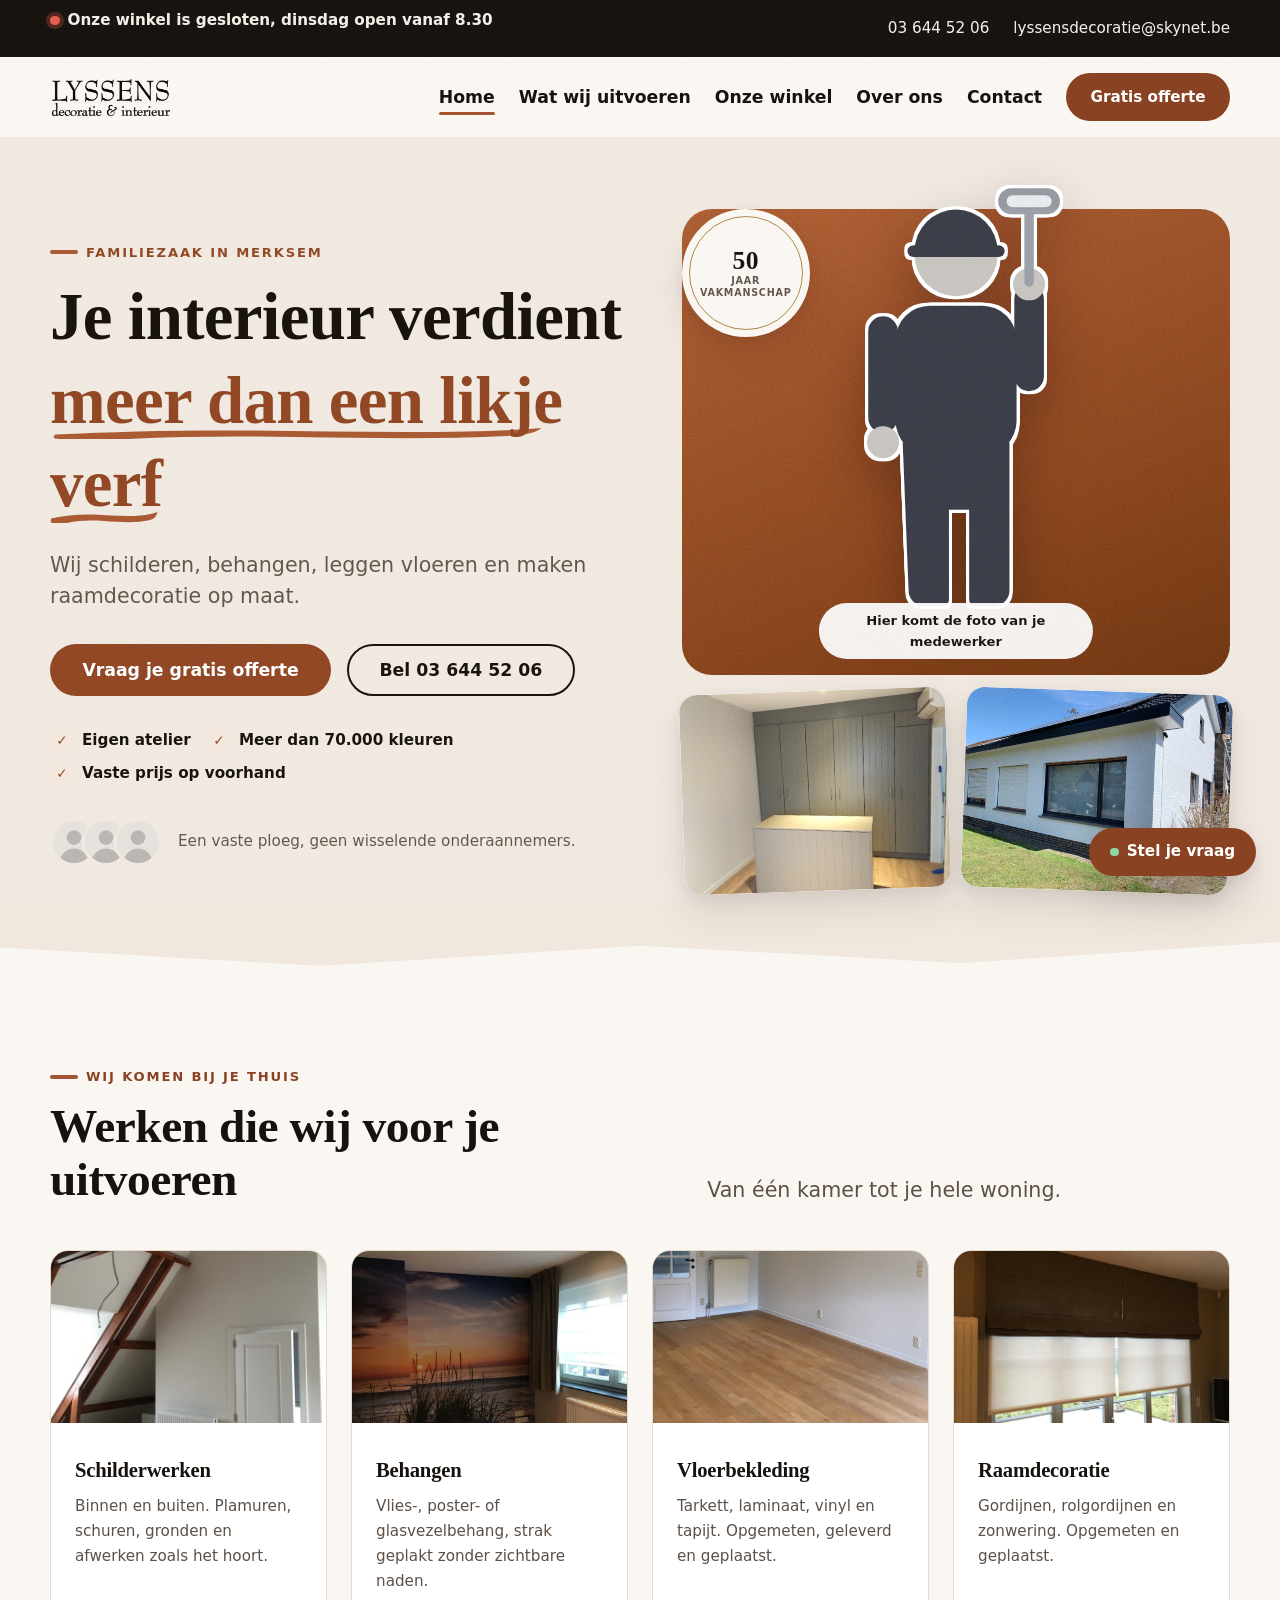
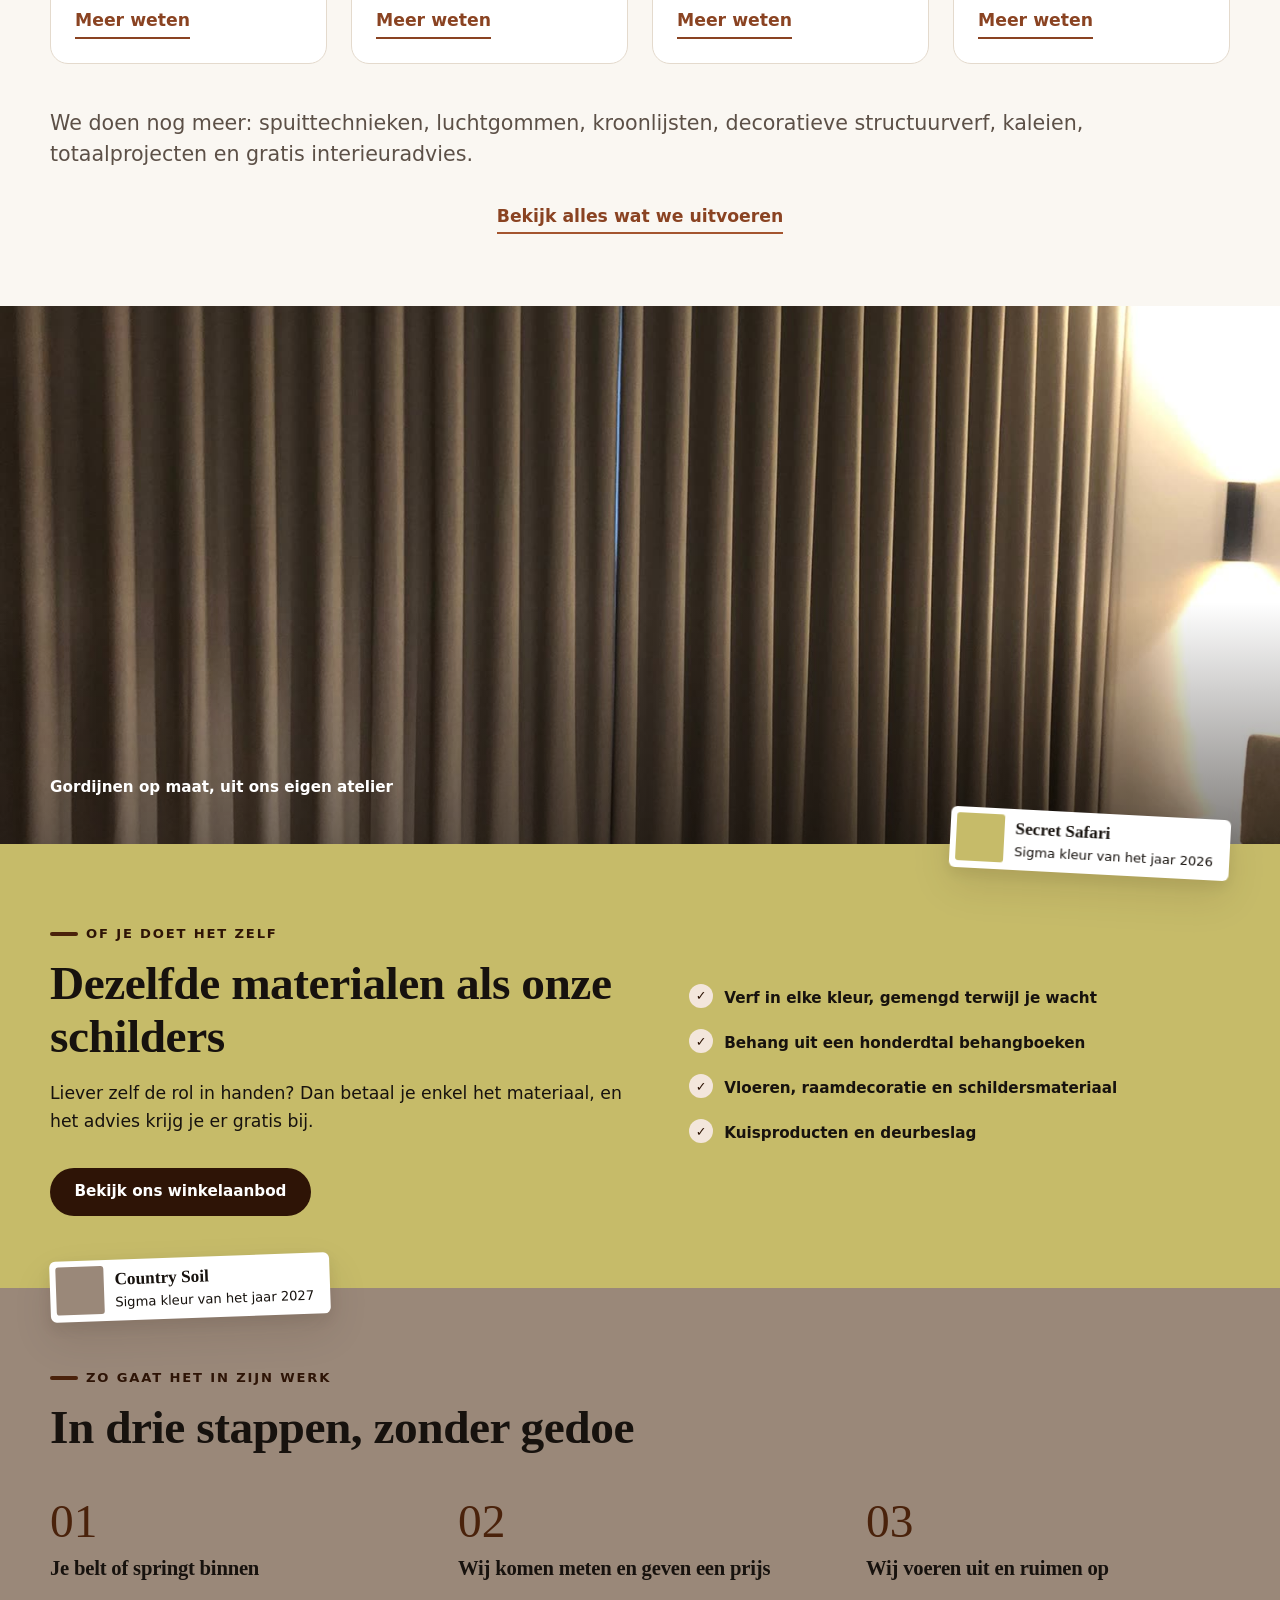
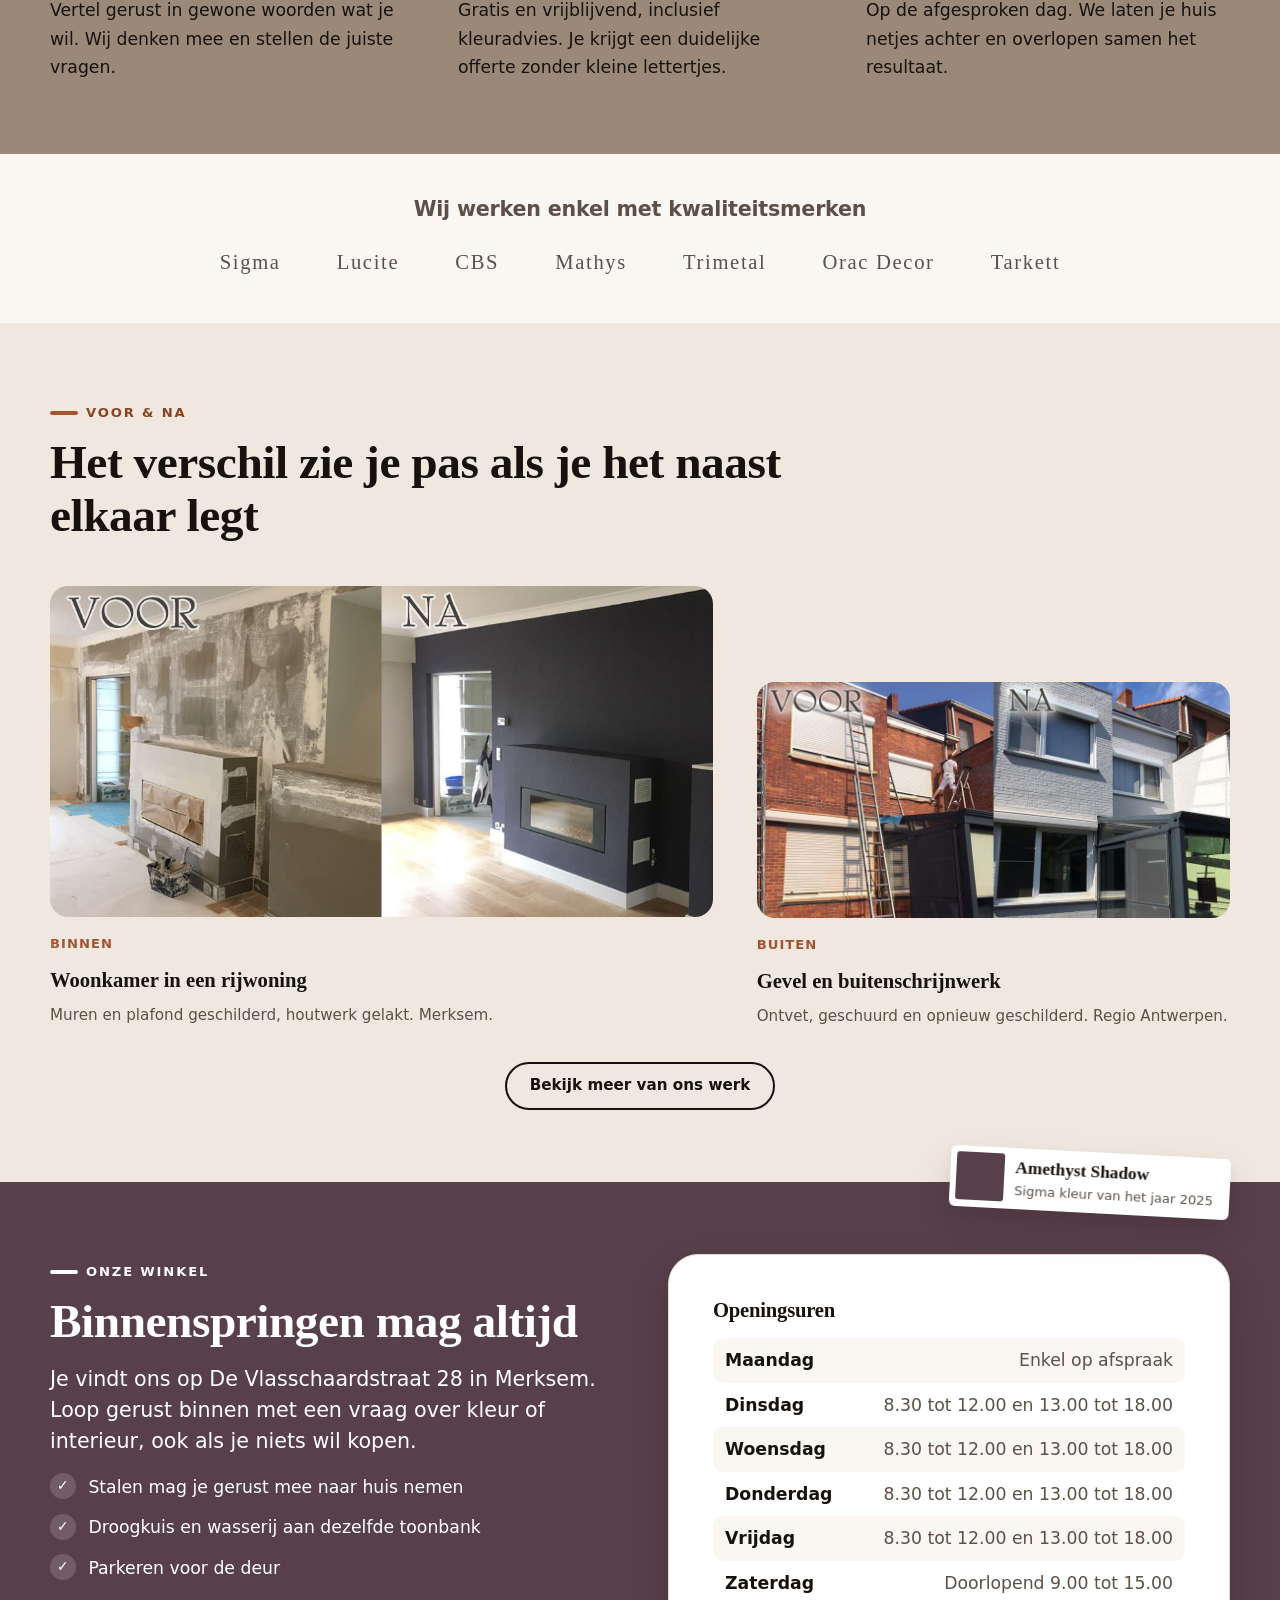
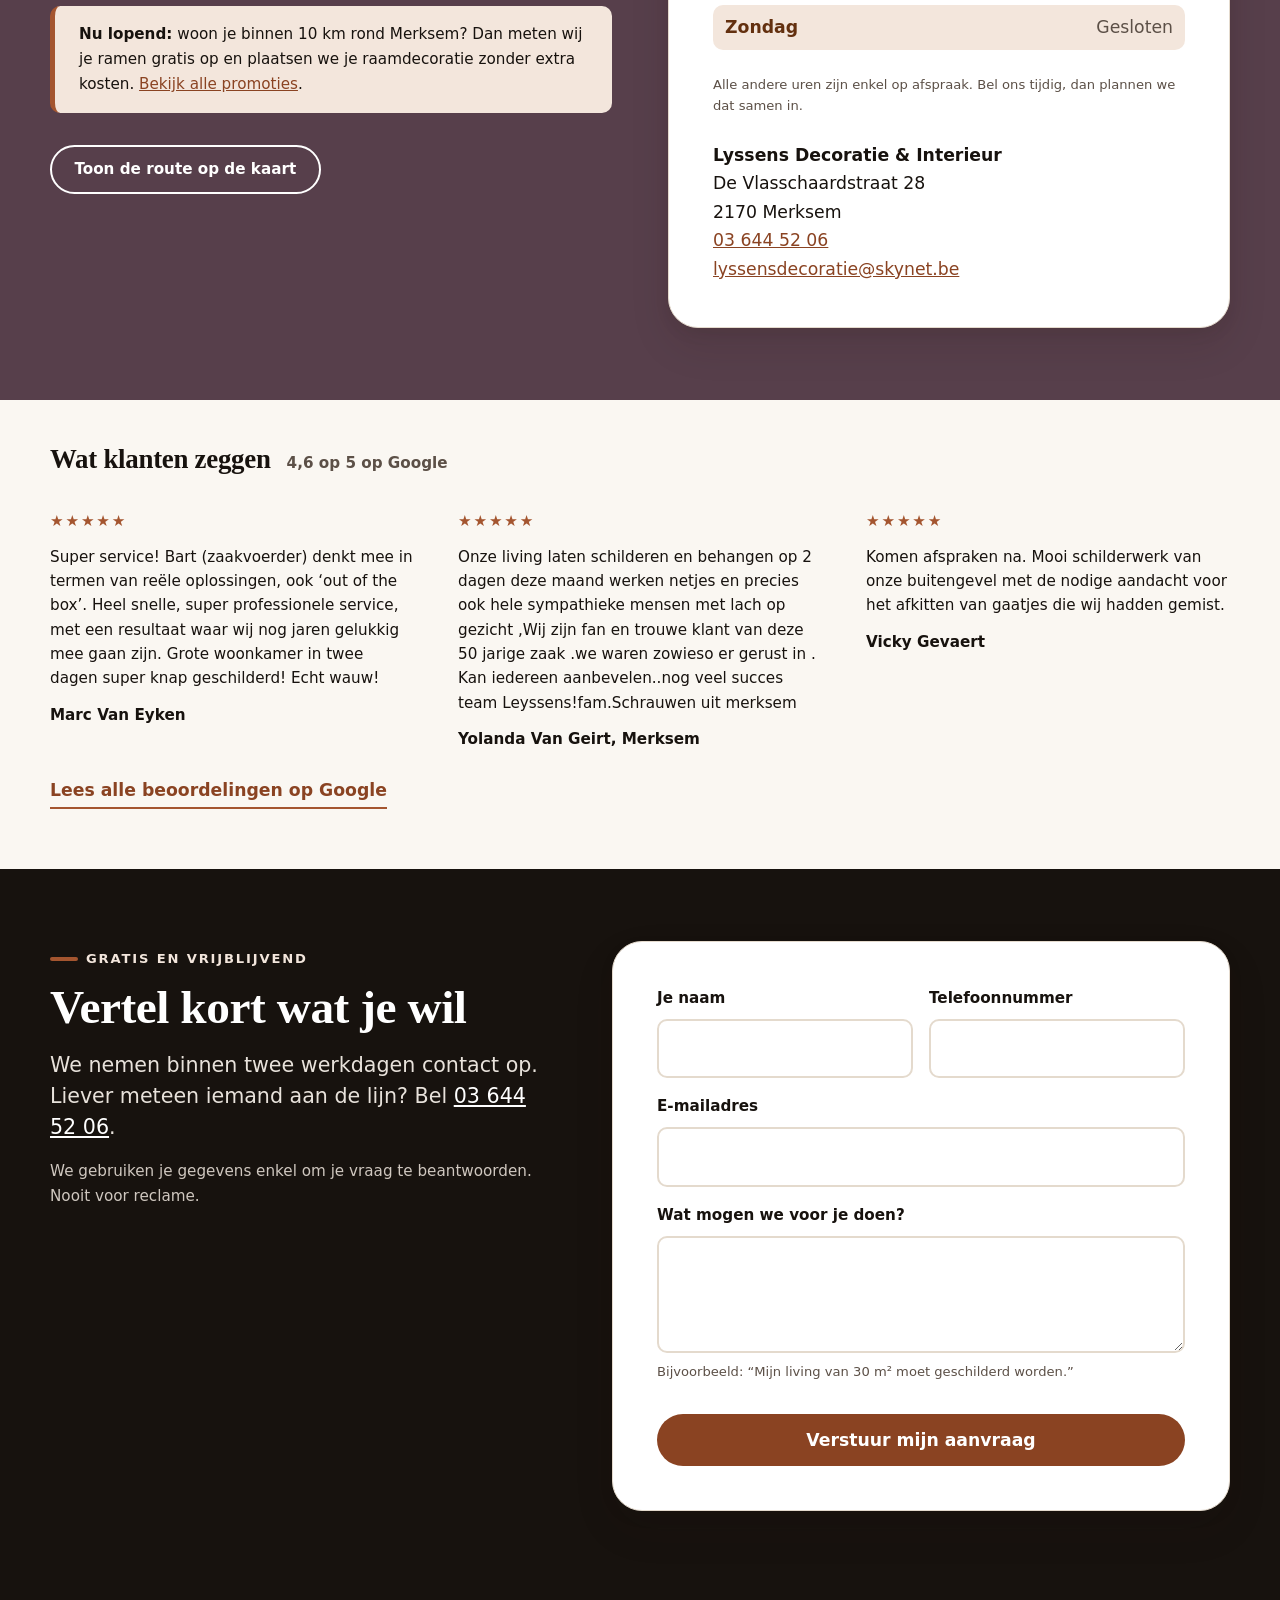
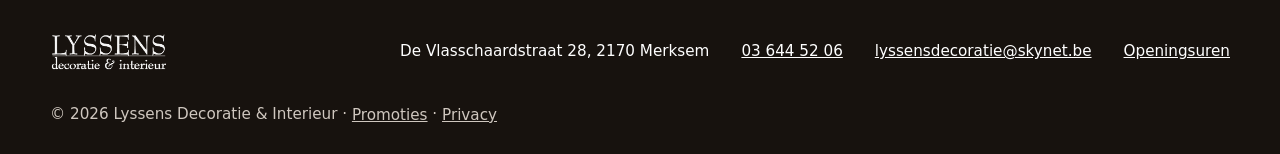
==== commit 2f2c185c: "Oude tekensymbolen weg; enkel een dun telefoonicoon op de belknop van de gsm-balk" ====
--- a/prototype/index.html
+++ b/prototype/index.html
@@ -79,8 +79,8 @@
   <div class="container topbar__inner">
     <p class="topbar__status" data-winkelstatus><span class="topbar__dot" aria-hidden="true"></span> <span data-winkelstatus-tekst>Onze winkel is open van dinsdag tot zaterdag</span></p>
     <div class="topbar__links">
-      <a href="tel:+3236445206"><span aria-hidden="true">&#9742;</span> 03 644 52 06</a>
-      <a href="mailto:lyssensdecoratie@skynet.be"><span aria-hidden="true">&#9993;</span> lyssensdecoratie@skynet.be</a>
+      <a href="tel:+3236445206">03 644 52 06</a>
+      <a href="mailto:lyssensdecoratie@skynet.be">lyssensdecoratie@skynet.be</a>
     </div>
   </div>
 </div>
@@ -118,8 +118,8 @@
         <p class="lead">Wij schilderen, behangen, leggen vloeren en maken raamdecoratie op maat.</p>
 
         <div class="hero__actions">
-          <a class="btn btn--primary btn--large" href="#offerte"><span class="btn__icon" aria-hidden="true">&#9998;</span> Vraag je gratis offerte</a>
-          <a class="btn btn--ghost btn--large" href="tel:+3236445206"><span class="btn__icon" aria-hidden="true">&#9742;</span> Bel 03 644 52 06</a>
+          <a class="btn btn--primary btn--large" href="#offerte">Vraag je gratis offerte</a>
+          <a class="btn btn--ghost btn--large" href="tel:+3236445206">Bel 03 644 52 06</a>
         </div>
 
         <ul class="perks">
@@ -450,7 +450,7 @@
 </footer>
 
 <div class="call-bar">
-  <a class="btn btn--ghost" href="tel:+3236445206"><span aria-hidden="true">&#9742;</span> Bellen</a>
+  <a class="btn btn--ghost" href="tel:+3236445206"><span class="ico ico--tel" aria-hidden="true"></span> Bellen</a>
   <a class="btn btn--primary" href="#offerte">Gratis offerte</a>
 </div>
 
--- a/prototype/assets/css/base.css
+++ b/prototype/assets/css/base.css
@@ -230,9 +230,20 @@
   width: 100%;
 }
 
-.btn__icon {
-  font-size: 1.25em;
-  line-height: 1;
+/* Eén dun lijnicoon, enkel op de belknop van de gsm-balk: daar helpt het om snel te tikken. */
+.ico {
+  display: inline-block;
+  flex: none;
+  width: 1.1em;
+  height: 1.1em;
+  vertical-align: -0.18em;
+  background-color: currentColor;
+  -webkit-mask: var(--ico) center / contain no-repeat;
+  mask: var(--ico) center / contain no-repeat;
+}
+
+.ico--tel {
+  --ico: url("data:image/svg+xml,%3Csvg xmlns=%22http://www.w3.org/2000/svg%22 viewBox=%220 0 24 24%22 fill=%22none%22 stroke=%22%23000%22 stroke-width=%222%22 stroke-linecap=%22round%22 stroke-linejoin=%22round%22%3E%3Cpath d=%22M22 16.92v3a2 2 0 0 1-2.18 2 19.79 19.79 0 0 1-8.63-3.07 19.5 19.5 0 0 1-6-6 19.79 19.79 0 0 1-3.07-8.67A2 2 0 0 1 4.11 2h3a2 2 0 0 1 2 1.72c.13.96.36 1.9.7 2.81a2 2 0 0 1-.45 2.11L8.09 9.91a16 16 0 0 0 6 6l1.27-1.27a2 2 0 0 1 2.11-.45c.91.34 1.85.57 2.81.7A2 2 0 0 1 22 16.92z%22/%3E%3C/svg%3E");
 }
 
 .link-arrow {
